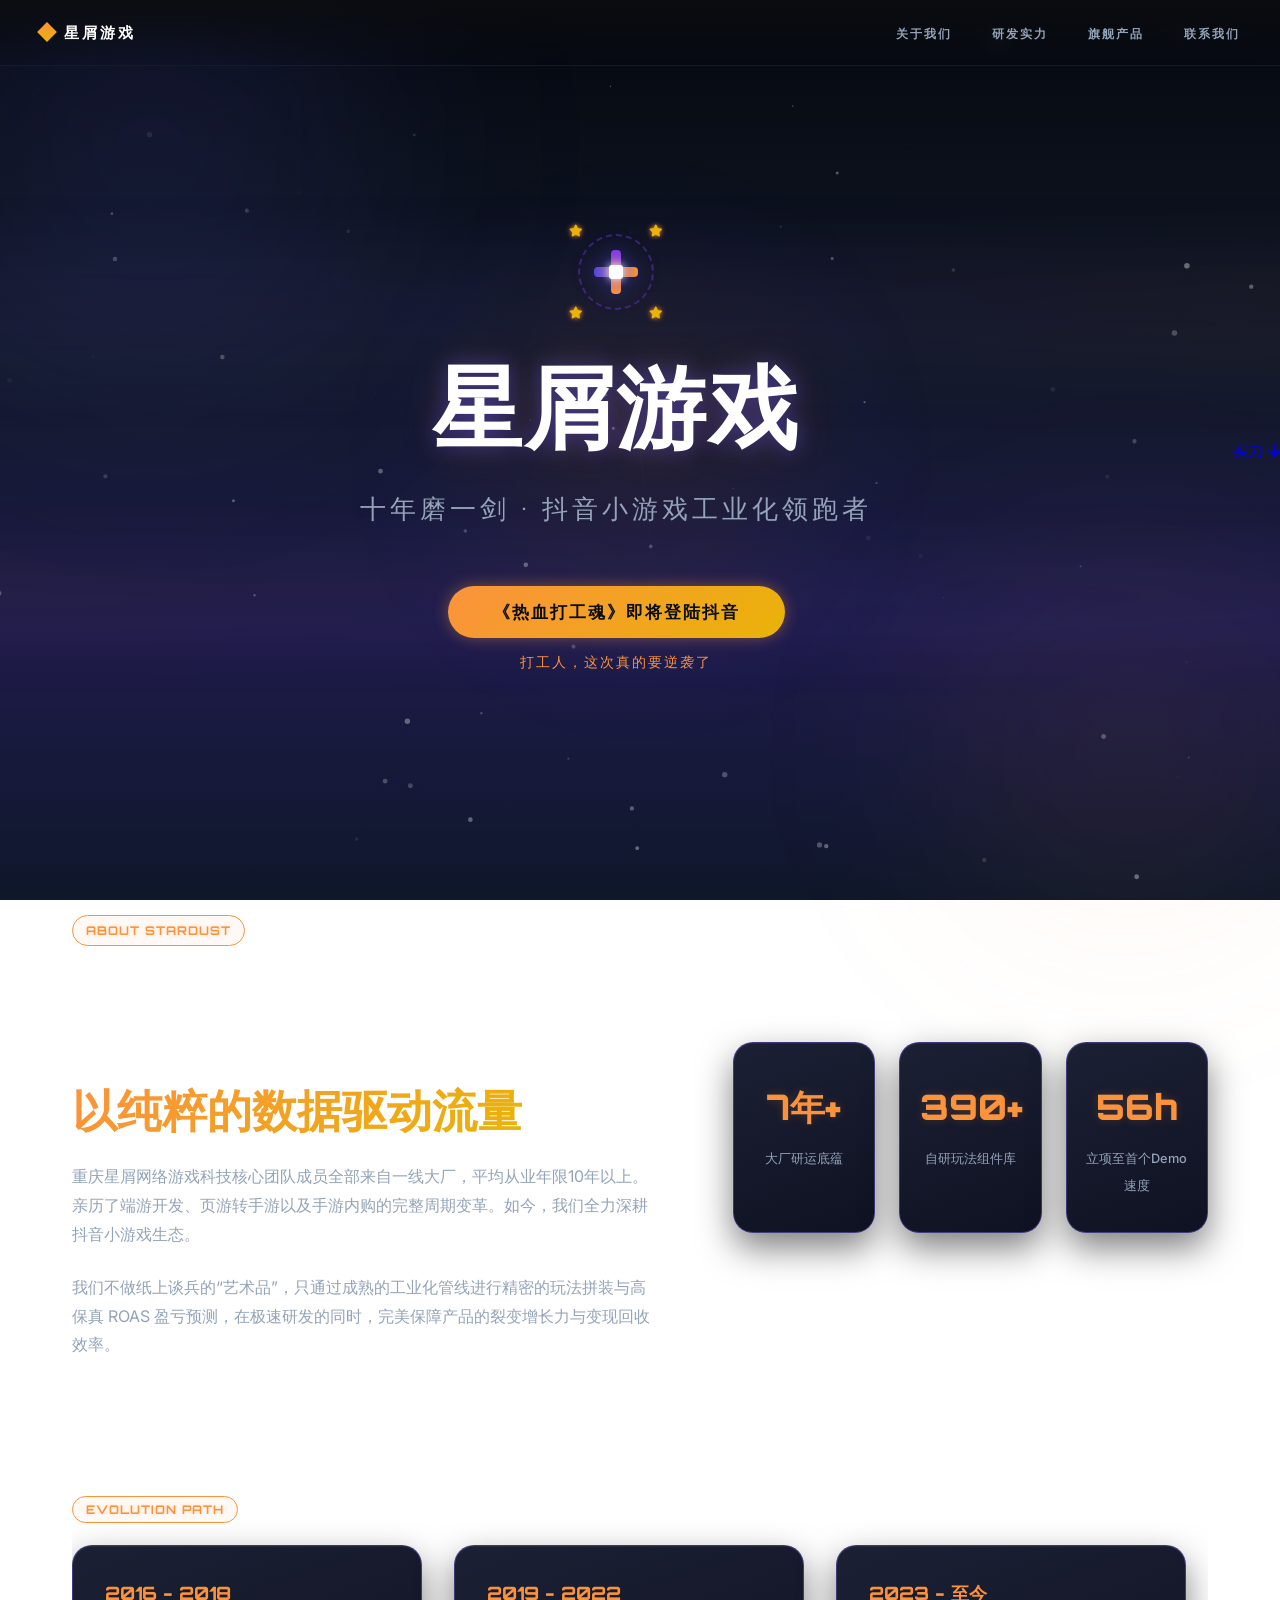
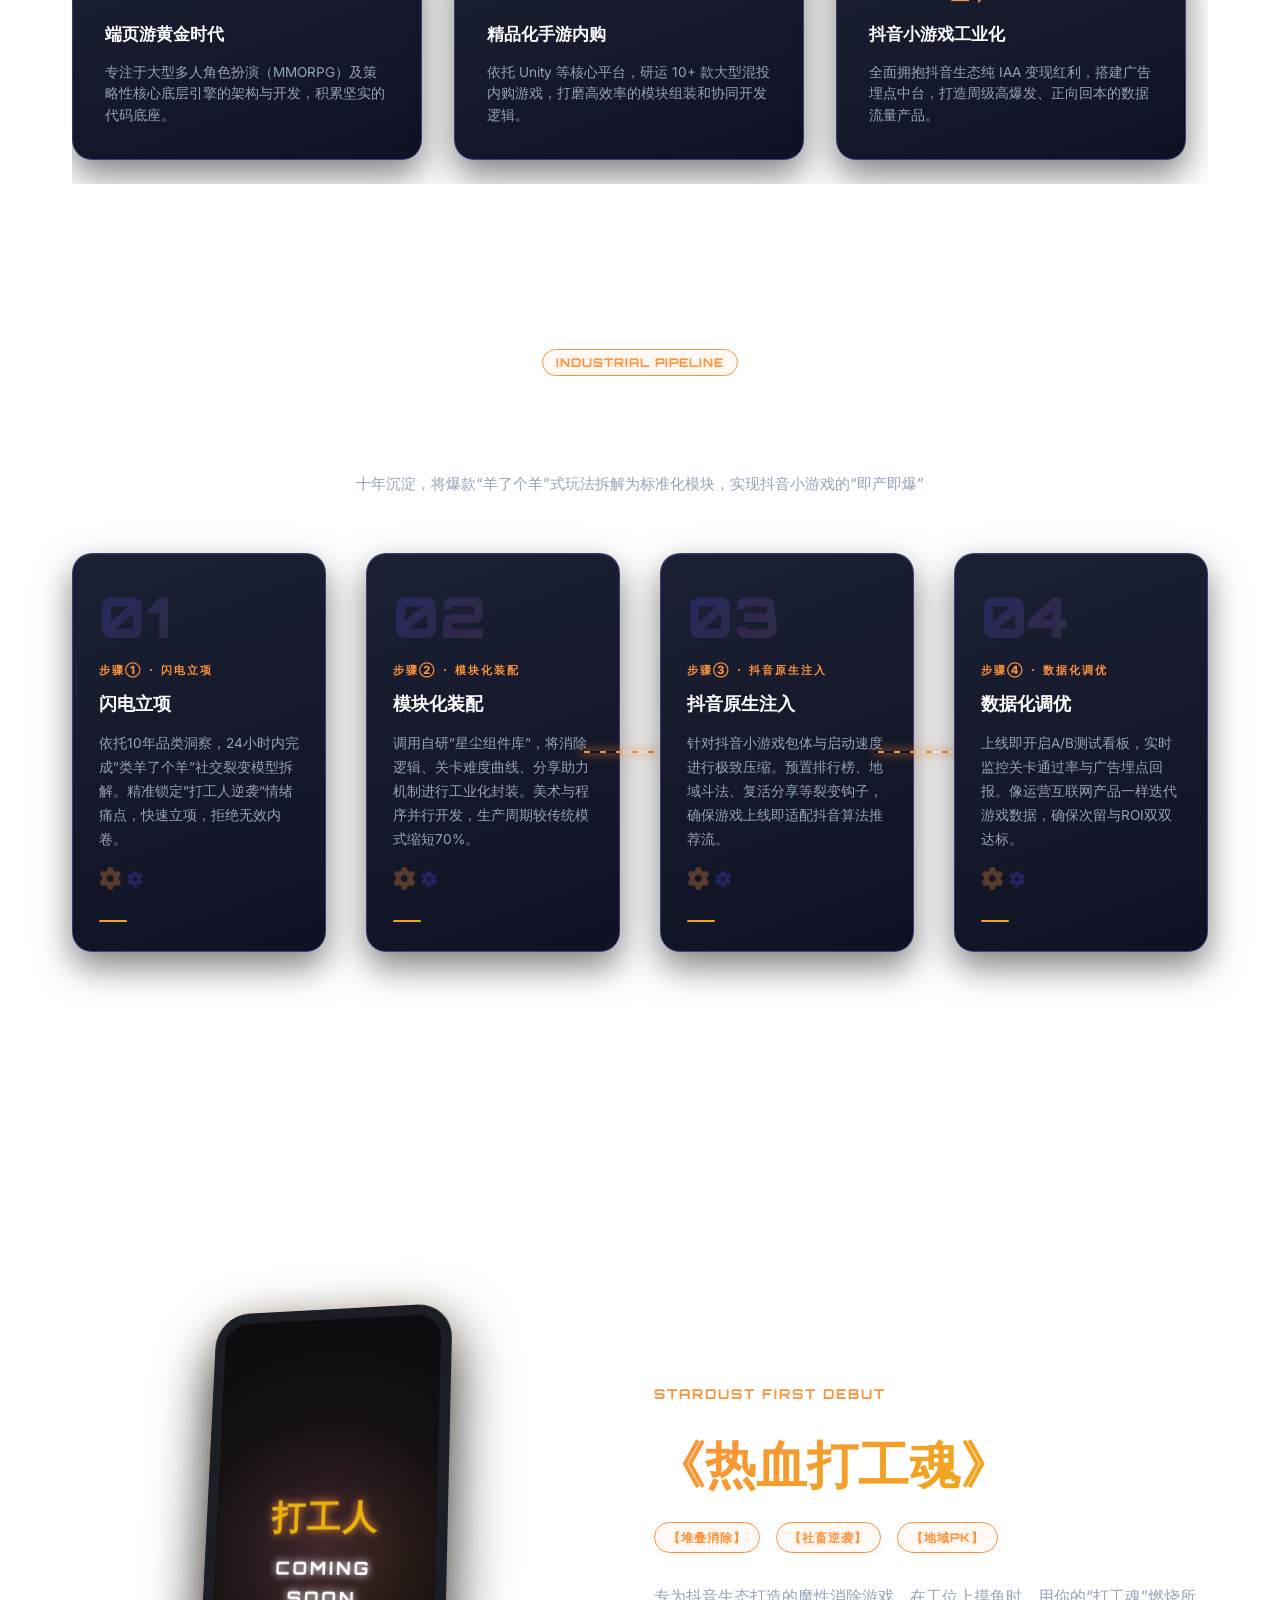
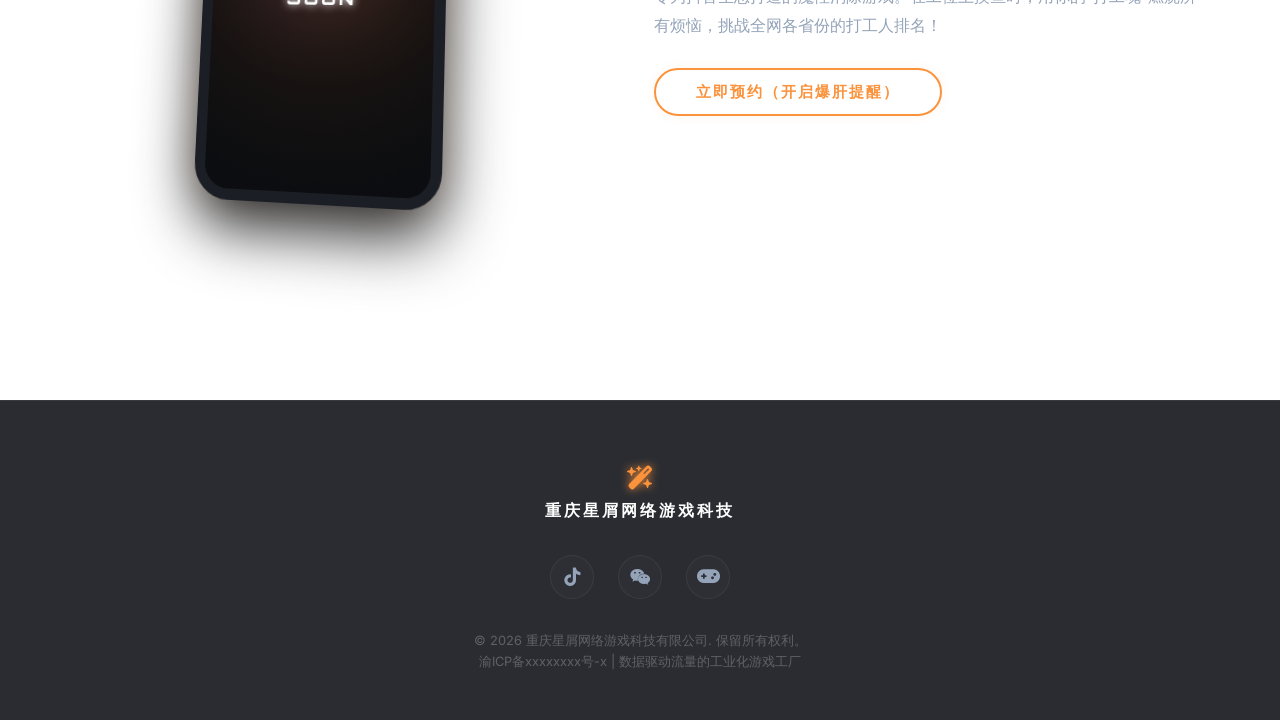
==== index.html @ fdaf105f "Rename HomePage.html to index.html" ====
<!DOCTYPE html>
<html lang="zh-CN">
<head>
    <meta charset="UTF-8">
    <meta name="viewport" content="width=device-width, initial-scale=1.0">
    <title>重庆星屑游戏官网 | StarDust Games - 《热血打工魂》即将首发</title>
    <!-- Meta SEO -->
    <meta name="description" content="重庆星屑网络游戏科技官网。核心团队深耕10年游戏研运，打造抖音小游戏工业化生产流水线。首款力作《热血打工魂》即将登陆抖音，魔性堆叠消除，引爆社畜逆袭狂潮。">
    <meta name="keywords" content="重庆星屑, 星屑游戏, 热血打工魂, 抖音小游戏, 羊了个羊, 工业化流水线, IAA变现, 消除小游戏">
    <!-- Google Fonts -->
    <link rel="preconnect" href="https://fonts.googleapis.com">
    <link rel="preconnect" href="https://fonts.gstatic.com" crossorigin>
    <link href="https://fonts.googleapis.com/css2?family=Orbitron:wght@400;600;800;900&family=Inter:wght@300;400;500;600;700&display=swap" rel="stylesheet">
    <!-- Font Awesome -->
    <link rel="stylesheet" href="https://cdnjs.cloudflare.com/ajax/libs/font-awesome/6.4.0/css/all.min.css">
    
    <style>
        /* ==========================================================================
           1. 全局设计变量与基础重置 (CSS Reset & Variables)
           ========================================================================== */
        :root {
            --bg-color: #05080f;
            --primary-gradient: linear-gradient(135deg, #4f46e5 0%, #7c3aed 100%);
            --stardust-gradient: linear-gradient(135deg, #4f46e5 0%, #a855f7 100%);
            --labor-orange: #fb923c;
            --labor-yellow: #eab308;
            --orange-gradient: linear-gradient(135deg, #fb923c 0%, #eab308 100%);
            --text-primary: #ffffff;
            --text-secondary: #94a3b8;
            --glass-bg: rgba(255, 255, 255, 0.015);
            --glass-border: rgba(255, 255, 255, 0.06);
            --font-title: 'Orbitron', 'Inter', -apple-system, sans-serif;
            --font-body: 'Inter', -apple-system, sans-serif;
            --container-width: 1200px;
        }

        * {
            box-sizing: border-box;
            margin: 0;
            padding: 0;
        }

        html {
            font-size: 16px;
            background: linear-gradient(180deg, #05080f 0%, #111827 40%, #1e1b4b 70%, #0f172a 100%) fixed;
            color: var(--text-primary);
            overflow-x: hidden;
        }

        /* 桌面端开启 Fullpage 滚动捕捉 */
        @media (min-width: 769px) {
            html {
                scroll-snap-type: y mandatory;
            }
        }

        /* 氛围光晕层 */
        .bg-orb {
            position: fixed;
            border-radius: 50%;
            pointer-events: none;
            z-index: -3;
            filter: blur(80px);
        }

        .bg-orb-tl {
            width: 700px;
            height: 700px;
            top: -200px;
            left: -200px;
            background: radial-gradient(circle, rgba(99, 102, 241, 0.15) 0%, transparent 70%);
        }

        .bg-orb-br {
            width: 600px;
            height: 600px;
            bottom: -150px;
            right: -150px;
            background: radial-gradient(circle, rgba(251, 146, 60, 0.08) 0%, transparent 70%);
        }

        /* 极光光带 */
        .aurora-band {
            position: fixed;
            left: -100%;
            width: 300%;
            pointer-events: none;
            z-index: -2;
            opacity: 0.05;
            filter: blur(40px);
        }

        .aurora-band-1 {
            top: 28%;
            height: 120px;
            background: linear-gradient(90deg, transparent 0%, #6366f1 30%, #a855f7 55%, #fb923c 75%, transparent 100%);
            animation: aurora-drift 90s linear infinite;
        }

        .aurora-band-2 {
            top: 62%;
            height: 80px;
            background: linear-gradient(90deg, transparent 0%, #fb923c 25%, #6366f1 60%, transparent 100%);
            animation: aurora-drift 90s linear infinite reverse;
            animation-delay: -45s;
        }

        @keyframes aurora-drift {
            from { transform: translateX(0); }
            to   { transform: translateX(33.33%); }
        }

        body {
            font-family: var(--font-body);
            background-color: transparent;
            min-height: 100vh;
            line-height: 1.65;
            -webkit-font-smoothing: antialiased;
            -moz-osx-font-smoothing: grayscale;
        }

        /* 滚动条美化 */
        ::-webkit-scrollbar {
            width: 8px;
            height: 8px;
        }
        ::-webkit-scrollbar-track {
            background: var(--bg-color);
        }
        ::-webkit-scrollbar-thumb {
            background: linear-gradient(180deg, #4f46e5, #fb923c);
            border-radius: 4px;
        }
        ::-webkit-scrollbar-thumb:hover {
            background: var(--labor-yellow);
        }

        /* 导航栏 */
        .nav-bar {
            position: fixed;
            top: 0; left: 0; right: 0;
            z-index: 100;
            background: linear-gradient(180deg, rgba(11, 13, 16, 0.92) 0%, transparent 100%);
            padding: 1.2rem 2.5rem;
            display: flex;
            align-items: center;
            justify-content: space-between;
            border-bottom: 1px solid var(--glass-border);
            backdrop-filter: blur(8px);
        }

        .nav-logo {
            font-family: var(--font-title);
            font-size: 0.95rem;
            font-weight: 800;
            letter-spacing: 3px;
            color: var(--text-primary);
            text-decoration: none;
            display: flex;
            align-items: center;
            gap: 0.6rem;
        }

        .nav-logo-diamond {
            width: 14px;
            height: 14px;
            background: var(--orange-gradient);
            transform: rotate(45deg);
            flex-shrink: 0;
        }

        .nav-links {
            display: flex;
            gap: 2.5rem;
            list-style: none;
        }

        .nav-links a {
            font-family: var(--font-title);
            font-size: 0.72rem;
            font-weight: 600;
            letter-spacing: 2px;
            color: var(--text-secondary);
            text-decoration: none;
            text-transform: uppercase;
            transition: color 0.3s ease;
            position: relative;
            padding-bottom: 4px;
        }

        .nav-links a::after {
            content: '';
            position: absolute;
            bottom: 0; left: 0;
            width: 0; height: 1px;
            background: var(--labor-orange);
            transition: width 0.3s ease;
        }

        .nav-links a:hover { color: var(--labor-orange); }
        .nav-links a:hover::after { width: 100%; }

        /* 汉堡按钮 */
        .nav-hamburger {
            display: none;
            flex-direction: column;
            gap: 5px;
            cursor: pointer;
            padding: 4px;
            background: none;
            border: none;
        }

        .nav-hamburger span {
            display: block;
            width: 22px;
            height: 2px;
            background: var(--text-primary);
            border-radius: 2px;
            transition: all 0.3s ease;
        }

        /* 移动端抽屉菜单 */
        .nav-drawer {
            display: none;
            position: fixed;
            top: 0; left: 0; right: 0; bottom: 0;
            background: rgba(11, 13, 16, 0.97);
            backdrop-filter: blur(20px);
            z-index: 99;
            flex-direction: column;
            align-items: center;
            justify-content: center;
            gap: 2.5rem;
        }

        .nav-drawer.open { display: flex; }

        .nav-drawer a {
            font-family: var(--font-title);
            font-size: 1.2rem;
            font-weight: 700;
            letter-spacing: 4px;
            color: var(--text-secondary);
            text-decoration: none;
            text-transform: uppercase;
            transition: color 0.3s ease;
        }

        .nav-drawer a:hover { color: var(--labor-orange); }

        .nav-drawer-close {
            position: absolute;
            top: 1.5rem; right: 1.5rem;
            background: none;
            border: none;
            color: var(--text-secondary);
            font-size: 1.5rem;
            cursor: pointer;
        }

        @media (max-width: 768px) {
            .nav-links { display: none; }
            .nav-hamburger { display: flex; }
        }

        /* ==========================================================================
           2. 核心交互组件 (Canvas Particles & Mouse Glow)
           ========================================================================== */
        /* Canvas 粒子背景 */
        #particle-canvas {
            position: fixed;
            top: 0;
            left: 0;
            width: 100%;
            height: 100%;
            z-index: -2;
            pointer-events: none;
            opacity: 0.5;
            will-change: transform;
        }

        /* 鼠标跟随暖橘色光晕 */
        .mouse-halo {
            position: fixed;
            top: 0;
            left: 0;
            width: 600px;
            height: 600px;
            margin-left: -300px;
            margin-top: -300px;
            border-radius: 50%;
            background: radial-gradient(circle, rgba(251, 146, 60, 0.05) 0%, rgba(79, 70, 229, 0.02) 55%, rgba(0,0,0,0) 70%);
            pointer-events: none;
            z-index: -1;
            transform: translate3d(0, 0, 0);
            will-change: transform;
        }

        /* ==========================================================================
           3. 通用组件与玻璃态卡片
           ========================================================================== */
        .container {
            max-width: var(--container-width);
            margin: 0 auto;
            padding: 0 2rem;
            width: 100%;
            z-index: 5;
        }

        section {
            display: flex;
            align-items: center;
            position: relative;
            width: 100%;
            overflow: hidden;
        }

        @media (min-width: 769px) {
            section {
                scroll-snap-align: start;
                scroll-snap-stop: always;
                height: 100vh;
            }
        }
        @media (max-width: 768px) {
            section {
                min-height: 100vh;
                height: auto;
                padding: 100px 0;
            }
        }

        .gradient-text-purple {
            background: var(--stardust-gradient);
            -webkit-background-clip: text;
            -webkit-text-fill-color: transparent;
            background-clip: text;
            display: inline-block;
        }

        .gradient-text-orange {
            background: var(--orange-gradient);
            -webkit-background-clip: text;
            -webkit-text-fill-color: transparent;
            background-clip: text;
            display: inline-block;
        }

        /* 卡片 — 实色背景，不依赖 backdrop-filter（预览/部分 WebView 会渲染异常） */
        .glass-card {
            position: relative;
            border-radius: 20px;
            background: linear-gradient(160deg, #1c2034, #0f1222);
            border: 1px solid rgba(124, 110, 237, 0.4);
            box-shadow: 0 15px 35px rgba(0, 0, 0, 0.5), inset 0 1px 0 rgba(255,255,255,0.04);
            overflow: hidden;
        }

        /* 横向扫光：transform 驱动，不触发 repaint；z-index 低于内容 */
        .glass-card::before {
            content: '';
            position: absolute;
            top: 0; left: 0;
            width: 55%; height: 100%;
            background: linear-gradient(90deg, transparent, rgba(255,255,255,0.04), transparent);
            transform: translateX(-100%);
            animation: card-sweep 7s ease-in-out infinite;
            pointer-events: none;
            z-index: 0;
            will-change: transform;
        }

        /* 确保卡片所有直接子元素都在扫光层之上 */
        .glass-card > * { position: relative; z-index: 1; }

        @keyframes card-sweep {
            0%   { transform: translateX(-100%); }
            30%  { transform: translateX(280%); }
            100% { transform: translateX(280%); }
        }

        /* 橙色打工人技术标签 */
        .tech-tag {
            font-family: var(--font-title);
            font-size: 0.75rem;
            font-weight: 700;
            color: var(--labor-orange);
            border: 1px solid var(--labor-orange);
            padding: 0.3rem 0.8rem;
            border-radius: 50px;
            width: fit-content;
            letter-spacing: 1px;
            background: rgba(251, 146, 60, 0.05);
            text-shadow: 0 0 5px rgba(251, 146, 60, 0.2);
        }

        /* 滚动进场动画 (Stagger) */
        .animate-on-scroll {
            opacity: 0;
            transform: translateY(40px);
            transition: opacity 0.8s cubic-bezier(0.25, 1, 0.5, 1), transform 0.8s cubic-bezier(0.25, 1, 0.5, 1);
            will-change: transform, opacity;
        }

        .animate-on-scroll.active {
            opacity: 1;
            transform: translateY(0);
        }

        /* ==========================================================================
           4. 第一屏: Hero Section
           ========================================================================== */
        #hero {
            justify-content: center;
            text-align: center;
        }

        .hero-wrapper {
            display: flex;
            flex-direction: column;
            align-items: center;
            gap: 2rem;
        }

        /* CSS 绘制星尘环绕手柄十字键Logo */
        .logo-dpad-container {
            position: relative;
            width: 90px;
            height: 90px;
            display: flex;
            align-items: center;
            justify-content: center;
            margin-bottom: 0.5rem;
        }

        /* 旋转的星尘环 */
        .logo-orbit-ring {
            position: absolute;
            width: 76px;
            height: 76px;
            border: 2px dashed rgba(124, 58, 237, 0.4);
            border-radius: 50%;
            animation: spin 15s linear infinite;
        }

        .logo-dpad {
            position: absolute;
            width: 44px;
            height: 44px;
            filter: drop-shadow(0 0 10px rgba(79, 70, 229, 0.5));
        }

        .logo-dpad-horiz {
            position: absolute;
            top: 17px;
            left: 0;
            width: 44px;
            height: 10px;
            background: linear-gradient(90deg, #4f46e5, #fb923c);
            border-radius: 4px;
        }

        .logo-dpad-vert {
            position: absolute;
            top: 0;
            left: 17px;
            width: 10px;
            height: 44px;
            background: linear-gradient(180deg, #7c3aed, #fb923c);
            border-radius: 4px;
        }

        .logo-dpad-center {
            position: absolute;
            top: 15px;
            left: 15px;
            width: 14px;
            height: 14px;
            background: #ffffff;
            border-radius: 3px;
            box-shadow: 0 0 8px #ffffff;
        }

        .logo-sparkle {
            position: absolute;
            font-size: 0.75rem;
            color: var(--labor-yellow);
            text-shadow: 0 0 5px var(--labor-orange);
            animation: sparkle-blink 2s infinite alternate;
        }
        .logo-sparkle-1 { top: -2px; left: -2px; animation-delay: 0s; }
        .logo-sparkle-2 { top: -2px; right: -2px; animation-delay: 0.5s; }
        .logo-sparkle-3 { bottom: -2px; left: -2px; animation-delay: 1s; }
        .logo-sparkle-4 { bottom: -2px; right: -2px; animation-delay: 1.5s; }

        @keyframes sparkle-blink {
            0% { transform: scale(0.6); opacity: 0.3; }
            100% { transform: scale(1.25); opacity: 1; }
        }

        .hero-title {
            font-family: var(--font-title);
            font-size: clamp(3.2rem, 7vw, 6rem);
            font-weight: 900;
            letter-spacing: 2px;
            line-height: 1.1;
            color: var(--text-primary);
            text-shadow: 0 0 20px rgba(79, 70, 229, 0.5), 0 0 40px rgba(251, 146, 60, 0.2);
        }

        .hero-subtitle {
            font-size: clamp(1.1rem, 2vw, 1.6rem);
            font-weight: 300;
            color: var(--text-secondary);
            letter-spacing: 4px;
        }

        /* 《热血打工魂》即将登陆抖音大按钮 */
        .btn-game-cta {
            height: 52px;
            padding: 0 2.8rem;
            display: inline-flex;
            align-items: center;
            justify-content: center;
            background: var(--orange-gradient);
            color: #0b0d10;
            text-decoration: none;
            font-family: var(--font-title);
            font-weight: 900;
            font-size: 1.05rem;
            letter-spacing: 2px;
            border-radius: 50px;
            border: none;
            cursor: pointer;
            box-shadow: 0 0 15px rgba(251, 146, 60, 0.4);
            animation: pulse-breathing 2s infinite ease-in-out;
            transition: all 0.3s ease;
            will-change: transform, box-shadow;
        }

        .btn-game-cta:hover {
            transform: scale(1.05);
            box-shadow: 0 0 30px rgba(251, 146, 60, 0.75), 0 0 15px rgba(234, 179, 8, 0.5);
        }

        @keyframes pulse-breathing {
            0%, 100% {
                box-shadow: 0 0 12px rgba(251, 146, 60, 0.35);
            }
            50% {
                box-shadow: 0 0 25px rgba(251, 146, 60, 0.65), 0 0 10px rgba(234, 179, 8, 0.4);
            }
        }

        .cta-container {
            display: flex;
            flex-direction: column;
            align-items: center;
            gap: 0.8rem;
            margin-top: 1.5rem;
        }

        .cta-subtext {
            font-size: 0.85rem;
            color: var(--labor-orange);
            font-weight: 500;
            letter-spacing: 2px;
        }

        @media (max-width: 768px) {
            .btn-game-cta {
                height: 48px; /* 移动端高度防误触 */
                width: 100%;
                max-width: 320px;
                font-size: 0.95rem;
            }
        }

        /* ==========================================================================
           5. 第二屏: About Section
           ========================================================================== */
        .about-grid {
            display: grid;
            grid-template-columns: 1.1fr 0.9fr;
            gap: 5rem;
            align-items: center;
            width: 100%;
        }

        .about-text {
            display: flex;
            flex-direction: column;
            gap: 1.5rem;
        }

        .about-h2 {
            font-family: var(--font-title);
            font-size: clamp(2rem, 3.5vw, 2.8rem);
            font-weight: 800;
            line-height: 1.25;
        }

        .about-desc {
            color: var(--text-secondary);
            font-size: 1rem;
            line-height: 1.8;
        }

        /* 右侧动态数字看板 */
        .about-counters {
            display: grid;
            grid-template-columns: repeat(3, 1fr);
            gap: 1.5rem;
        }

        .counter-card {
            padding: 2.2rem 1.2rem;
            text-align: center;
        }

        .counter-number {
            font-family: var(--font-title);
            font-size: 2.2rem;
            font-weight: 900;
            color: var(--labor-orange);
            margin-bottom: 0.5rem;
            text-shadow: 0 0 10px rgba(251, 146, 60, 0.2);
        }

        .counter-lbl {
            font-size: 0.8rem;
            color: var(--text-secondary);
            font-weight: 500;
            line-height: 1.4;
        }

        /* 时间轴 */
        .about-timeline {
            grid-column: 1 / -1;
            margin-top: 3.5rem;
            width: 100%;
        }

        .timeline-scroll {
            display: flex;
            gap: 2rem;
            overflow-x: auto;
            padding: 1.5rem 0;
            scroll-snap-type: x mandatory;
        }

        .timeline-item {
            flex: 0 0 350px;
            scroll-snap-align: start;
            padding: 2rem;
            display: flex;
            flex-direction: column;
            gap: 0.8rem;
        }

        .timeline-date {
            font-family: var(--font-title);
            font-size: 1.15rem;
            font-weight: 800;
            color: var(--labor-orange);
        }

        .timeline-title {
            font-size: 1.05rem;
            font-weight: 700;
        }

        .timeline-desc {
            font-size: 0.85rem;
            color: var(--text-secondary);
            line-height: 1.6;
        }

        @media (max-width: 1024px) {
            .about-grid {
                grid-template-columns: 1fr;
                gap: 4rem;
            }
        }

        @media (max-width: 768px) {
            .about-counters {
                grid-template-columns: 1fr;
            }
            .timeline-item {
                flex: 0 0 280px;
                padding: 1.5rem;
            }
        }

        /* ==========================================================================
           6. 第三屏: Solution Section（重设计版）
           ========================================================================== */
        #solution {
            flex-direction: column;
            justify-content: center;
        }

        .solution-header {
            text-align: center;
            margin-bottom: 3.5rem;
            width: 100%;
        }

        .solution-title {
            font-family: var(--font-title);
            font-size: clamp(1.8rem, 3.5vw, 2.8rem);
            font-weight: 800;
            margin-top: 0.6rem;
        }

        .solution-subtitle {
            font-size: 0.95rem;
            color: var(--text-secondary);
            margin-top: 0.8rem;
            max-width: 760px;
            margin-left: auto;
            margin-right: auto;
            line-height: 1.7;
        }

        /* ── 水平流水线容器 ── */
        .pipeline-container {
            display: flex;
            align-items: stretch;
            width: 100%;
            position: relative;
        }

        /* ── 步骤卡片 ── */
        .pipeline-card {
            flex: 1;
            padding: 2.2rem 1.6rem 1.8rem;
            display: flex;
            flex-direction: column;
            gap: 0;
            min-height: 300px;
            transition: transform 0.35s cubic-bezier(0.25,1,0.5,1),
                        box-shadow 0.35s ease;
            will-change: transform;
            cursor: default;
        }

        .pipeline-card:hover {
            transform: translateY(-6px);
            box-shadow: 0 24px 48px rgba(0,0,0,0.7), 0 0 20px rgba(251,146,60,0.1);
        }

        /* 大型步骤编号（装饰性） */
        .pipeline-step-badge {
            font-family: var(--font-title);
            font-size: 3.5rem;
            font-weight: 900;
            line-height: 1;
            margin-bottom: 1rem;
            background: linear-gradient(135deg, rgba(79,70,229,0.25), rgba(251,146,60,0.15));
            -webkit-background-clip: text;
            -webkit-text-fill-color: transparent;
            background-clip: text;
            user-select: none;
            transition: background 0.3s ease;
        }

        .pipeline-card:hover .pipeline-step-badge {
            background: linear-gradient(135deg, #7c3aed, #fb923c);
            -webkit-background-clip: text;
            background-clip: text;
        }

        .pipeline-step-num {
            font-family: var(--font-title);
            font-size: 0.7rem;
            font-weight: 800;
            color: var(--labor-orange);
            letter-spacing: 2px;
            text-transform: uppercase;
            margin-bottom: 0.5rem;
        }

        .pipeline-card-title {
            font-size: 1.15rem;
            font-weight: 700;
            color: var(--text-primary);
            margin-bottom: 0.9rem;
        }

        .pipeline-card-desc {
            font-size: 0.85rem;
            color: var(--text-secondary);
            line-height: 1.75;
            flex: 1;
        }

        /* 卡片底部橙色进度条（悬停时扩展） */
        .pipeline-card-bar {
            margin-top: 1.4rem;
            height: 2px;
            width: 28px;
            background: var(--orange-gradient);
            border-radius: 2px;
            transition: width 0.4s cubic-bezier(0.25,1,0.5,1);
            will-change: width;
        }

        .pipeline-card:hover .pipeline-card-bar { width: 100%; }

        /* ── 电流虚线连接器 ── */
        .pipeline-connector {
            position: relative;
            flex: 0 0 40px;
            align-self: center;
            height: 60px;
            display: flex;
            align-items: center;
            justify-content: center;
        }

        /* 虚线轨道 */
        .pipeline-connector::before {
            content: '';
            position: absolute;
            left: 0; right: 0;
            top: 50%; transform: translateY(-50%);
            height: 2px;
            /* repeating-linear-gradient 模拟虚线 */
            background: repeating-linear-gradient(
                90deg,
                rgba(255,255,255,0.08) 0px,
                rgba(255,255,255,0.08) 6px,
                transparent 6px,
                transparent 12px
            );
        }

        /* 流光层：默认透明，hover / .flowing 时亮起 */
        .pipeline-connector::after {
            content: '';
            position: absolute;
            left: -100%; right: 0;
            top: 50%; transform: translateY(-50%);
            height: 2px;
            width: 200%;
            background: repeating-linear-gradient(
                90deg,
                transparent 0px,
                transparent 4px,
                var(--labor-orange) 4px,
                var(--labor-orange) 10px,
                transparent 10px,
                transparent 16px
            );
            opacity: 0;
            filter: blur(0.5px);
            box-shadow: 0 0 8px var(--labor-orange), 0 0 16px rgba(251,146,60,0.4);
            transition: opacity 0.3s ease;
            will-change: transform, opacity;
        }

        /* 相邻卡片悬停时亮线 */
        .pipeline-card:hover + .pipeline-connector::after,
        .pipeline-connector:hover::after {
            opacity: 1;
            animation: dash-flow 0.8s linear infinite;
        }

        /* 滚动触发流光（.flowing 类由 JS 加） */
        .pipeline-connector.flowing::after {
            opacity: 1;
            animation: dash-flow 1.2s linear infinite;
        }

        @keyframes dash-flow {
            from { transform: translateY(-50%) translateX(0); }
            to   { transform: translateY(-50%) translateX(16px); }
        }

        @keyframes spin {
            from { transform: rotate(0deg); }
            to { transform: rotate(360deg); }
        }

        @keyframes spin-reverse {
            from { transform: rotate(0deg); }
            to { transform: rotate(-360deg); }
        }

        /* 齿轮（保留但移到卡片底部装饰） */
        .gear-container {
            display: flex;
            gap: 6px;
            margin-top: 0.6rem;
            align-items: center;
        }

        .gear {
            font-size: 1.4rem;
            color: rgba(251, 146, 60, 0.3);
            transition: color 0.3s ease;
        }

        .gear-main { animation: spin 8s linear infinite; animation-play-state: paused; }
        .gear-sub  { font-size: 1rem; color: rgba(79,70,229,0.3); animation: spin-reverse 5s linear infinite; animation-play-state: paused; }

        .glass-card:hover .gear-main { animation-play-state: running; color: var(--labor-orange); }
        .glass-card:hover .gear-sub  { animation-play-state: running; color: #7c3aed; }

        /* ── 移动端：竖向堆叠 ── */
        @media (max-width: 768px) {
            .pipeline-container { flex-direction: column; gap: 0; }

            .pipeline-card { min-height: auto; }

            .pipeline-connector {
                width: 60px; height: 40px;
                flex: 0 0 40px;
                align-self: flex-start;
                margin-left: 2.2rem;
            }

            /* 竖向虚线 */
            .pipeline-connector::before {
                left: 50%; right: auto;
                top: 0; bottom: 0;
                transform: translateX(-50%);
                width: 2px; height: 100%;
                background: repeating-linear-gradient(
                    180deg,
                    rgba(255,255,255,0.08) 0px,
                    rgba(255,255,255,0.08) 6px,
                    transparent 6px,
                    transparent 12px
                );
            }

            .pipeline-connector::after {
                left: 50%; top: -100%;
                width: 2px; height: 200%;
                transform: translateX(-50%);
                background: repeating-linear-gradient(
                    180deg,
                    transparent 0px, transparent 4px,
                    var(--labor-orange) 4px, var(--labor-orange) 10px,
                    transparent 10px, transparent 16px
                );
                box-shadow: 0 0 8px var(--labor-orange);
            }

            .pipeline-connector.flowing::after {
                animation: dash-flow-v 1.2s linear infinite;
            }

            .pipeline-card:hover + .pipeline-connector::after { animation: dash-flow-v 0.8s linear infinite; }
        }

        /* @keyframes 必须在 @media 之外定义，避免部分引擎解析中断 */
        @keyframes dash-flow-v {
            from { transform: translateX(-50%) translateY(0); }
            to   { transform: translateX(-50%) translateY(16px); }
        }

        /* ==========================================================================
           7. 第四屏: Product Section
           ========================================================================== */
        .product-wrapper {
            display: grid;
            grid-template-columns: 0.95fr 1.05fr;
            gap: 5rem;
            align-items: center;
            width: 100%;
        }

        /* 3D 旋转手机模型框 */
        .phone-3d-container {
            perspective: 1200px;
            display: flex;
            justify-content: center;
            align-items: center;
        }

        .phone-model {
            width: 250px;
            height: 500px;
            background: #08090d;
            border: 11px solid #1c1e25;
            border-radius: 36px;
            position: relative;
            transform-style: preserve-3d;
            transform: rotateY(-15deg) rotateX(8deg);
            transition: transform 0.8s cubic-bezier(0.25, 1, 0.5, 1);
            box-shadow: 0 25px 60px rgba(0,0,0,0.85), 0 0 30px rgba(251, 146, 60, 0.15);
            overflow: hidden;
        }

        .phone-model:hover {
            transform: rotateY(15deg) rotateX(8deg) translateZ(10px);
        }

        .coming-soon-screen {
            position: absolute;
            top: 0;
            left: 0;
            width: 100%;
            height: 100%;
            display: flex;
            flex-direction: column;
            justify-content: center;
            align-items: center;
            padding: 2rem;
            text-align: center;
            background: radial-gradient(circle at center, rgba(251, 146, 60, 0.12) 0%, #0b0d10 90%);
        }

        .pixel-worker {
            font-family: var(--font-title);
            font-size: 2.2rem;
            font-weight: 900;
            color: var(--labor-yellow);
            text-shadow: 0 0 10px var(--labor-orange);
            margin-bottom: 0.5rem;
            letter-spacing: 2px;
            z-index: 2;
        }

        .phone-coming-soon {
            font-family: var(--font-title);
            font-size: 1.15rem;
            font-weight: 800;
            letter-spacing: 3px;
            color: #ffffff;
            text-shadow: 0 0 8px #ffffff;
            z-index: 2;
            animation: blink 1.5s infinite alternate;
        }

        @keyframes blink {
            0% { opacity: 0.4; }
            100% { opacity: 1; }
        }

        .neon-glow-blocks {
            position: absolute;
            width: 120px;
            height: 120px;
            background: linear-gradient(135deg, #7c3aed, #fb923c);
            filter: blur(45px);
            opacity: 0.25;
            animation: pulse-block 4s infinite alternate;
        }

        @keyframes pulse-block {
            0% { transform: scale(0.9); opacity: 0.2; }
            100% { transform: scale(1.2); opacity: 0.35; }
        }

        /* 右侧产品介绍 */
        .product-info {
            display: flex;
            flex-direction: column;
            gap: 1.8rem;
        }

        .product-tagline {
            font-family: var(--font-title);
            font-size: 0.85rem;
            font-weight: 700;
            color: var(--labor-orange);
            letter-spacing: 2px;
        }

        .product-name {
            font-family: var(--font-title);
            font-size: clamp(2.2rem, 4.5vw, 3.2rem);
            font-weight: 900;
            line-height: 1.15;
        }

        .tag-row {
            display: flex;
            gap: 1rem;
            flex-wrap: wrap;
        }

        .product-description {
            color: var(--text-secondary);
            font-size: 1rem;
            line-height: 1.8;
        }

        .btn-register-cta {
            height: 48px; /* 移动端高度适配 */
            padding: 0 2.5rem;
            display: inline-flex;
            align-items: center;
            justify-content: center;
            background: transparent;
            color: var(--labor-orange);
            border: 2px solid var(--labor-orange);
            font-family: var(--font-title);
            font-weight: 800;
            font-size: 0.95rem;
            letter-spacing: 2px;
            border-radius: 50px;
            cursor: pointer;
            width: fit-content;
            transition: all 0.3s ease;
            box-shadow: 0 0 10px rgba(251, 146, 60, 0.1);
        }

        .btn-register-cta:hover {
            background: var(--labor-orange);
            color: #0b0d10;
            box-shadow: 0 0 25px var(--labor-orange);
            transform: translateY(-2px);
        }

        @media (max-width: 1024px) {
            .product-wrapper {
                grid-template-columns: 1fr;
                gap: 4rem;
                text-align: center;
            }
            .product-info {
                align-items: center;
            }
            .tag-row {
                justify-content: center;
            }
        }

        /* ==========================================================================
           8. 第五屏: Footer Section
           ========================================================================== */
        #footer {
            flex-direction: column;
            justify-content: space-between;
            padding: 4rem 0 3rem 0;
            background: rgba(5, 8, 15, 0.85);
            border-top: 1px solid var(--glass-border);
            min-height: auto;
            height: auto;
            scroll-snap-align: end;
        }

        .footer-wrapper {
            display: flex;
            flex-direction: column;
            align-items: center;
            gap: 2rem;
            width: 100%;
        }

        .footer-logo-box {
            display: flex;
            flex-direction: column;
            align-items: center;
            gap: 0.5rem;
        }

        .footer-company-name {
            font-family: var(--font-title);
            font-size: 1rem;
            font-weight: 800;
            letter-spacing: 3px;
            color: var(--text-primary);
        }

        .footer-logo-icon {
            font-size: 1.5rem;
            color: var(--labor-orange);
            text-shadow: 0 0 10px var(--labor-orange);
        }

        .footer-social-icons {
            display: flex;
            gap: 1.5rem;
        }

        .footer-social-btn {
            width: 44px;
            height: 44px;
            border-radius: 50%;
            background: var(--glass-bg);
            border: 1px solid var(--glass-border);
            display: flex;
            align-items: center;
            justify-content: center;
            color: var(--text-secondary);
            font-size: 1.15rem;
            text-decoration: none;
            transition: all 0.3s ease;
        }

        .footer-social-btn:hover {
            color: var(--labor-orange);
            border-color: var(--labor-orange);
            transform: translateY(-3px);
            box-shadow: 0 0 15px rgba(251, 146, 60, 0.25);
        }

        .footer-copyright {
            font-size: 0.8rem;
            color: rgba(255, 255, 255, 0.25);
            text-align: center;
            line-height: 1.6;
        }

        /* ==========================================================================
           移动端综合适配
           ========================================================================== */
        @media (max-width: 768px) {
            /* 容器边距收窄 */
            .container { padding: 0 1.25rem; }

            /* section 顶部留出导航高度 */
            section { padding: 80px 0 60px; }
            #footer { padding: 3rem 0 2rem; }

            /* Hero */
            .hero-wrapper { gap: 1.2rem; }
            .hero-title { font-size: clamp(2.4rem, 10vw, 3.2rem); letter-spacing: 1px; }
            .hero-subtitle { font-size: 0.85rem; letter-spacing: 2px; }
            .cta-container { margin-top: 0.8rem; }

            /* About: 数字卡片横排三列 */
            .about-counters {
                grid-template-columns: repeat(3, 1fr);
                gap: 0.8rem;
            }
            .counter-card { padding: 1.4rem 0.6rem; }
            .counter-number { font-size: 1.5rem; }
            .counter-lbl { font-size: 0.7rem; }

            /* About: 时间轴卡片宽度 */
            .timeline-item { flex: 0 0 260px; padding: 1.2rem; }
            .about-timeline { margin-top: 2rem; }

            /* About: 文字标题 */
            .about-h2 { font-size: 1.5rem; }
            .about-desc { font-size: 0.9rem; }

            /* Solution */
            .solution-header { margin-bottom: 2rem; }
            .solution-title { font-size: 1.5rem; }
            .solution-subtitle { font-size: 0.85rem; }
            .pipeline-card { padding: 1.5rem 1.2rem; gap: 1rem; }
            .pipeline-card-title { font-size: 1.05rem; }
            .pipeline-card-desc { font-size: 0.82rem; }

            /* Product: 手机模型缩小 */
            .phone-model { width: 180px; height: 360px; border-width: 8px; border-radius: 28px; }
            .pixel-worker { font-size: 1.6rem; }
            .phone-coming-soon { font-size: 0.85rem; }
            .product-name { font-size: 2rem; }
            .product-description { font-size: 0.9rem; }
            .btn-register-cta { width: 100%; max-width: 280px; justify-content: center; }

            /* Footer */
            .footer-company-name { font-size: 0.85rem; letter-spacing: 2px; }
        }

        /* 超小屏 (≤ 375px) */
        @media (max-width: 375px) {
            .hero-title { font-size: 2.2rem; }
            .about-counters { grid-template-columns: 1fr; }
            .counter-card { padding: 1rem; }
            .phone-model { width: 150px; height: 300px; }
        }
    </style>
</head>
<body>

    <!-- 顶部导航栏 -->
    <nav class="nav-bar">
        <a href="#hero" class="nav-logo">
            <div class="nav-logo-diamond"></div>
            星屑游戏
        </a>
        <ul class="nav-links">
            <li><a href="#about">关于我们</a></li>
            <li><a href="#solution">研发实力</a></li>
            <li><a href="#products">旗舰产品</a></li>
            <li><a href="#footer">联系我们</a></li>
        </ul>
        <button class="nav-hamburger" id="nav-hamburger" aria-label="打开菜单">
            <span></span><span></span><span></span>
        </button>
    </nav>

    <!-- 移动端抽屉菜单 -->
    <div class="nav-drawer" id="nav-drawer">
        <button class="nav-drawer-close" id="nav-drawer-close" aria-label="关闭菜单">
            <i class="fa-solid fa-xmark"></i>
        </button>
        <a href="#about" class="drawer-link">关于我们</a>
        <a href="#solution" class="drawer-link">研发实力</a>
        <a href="#products" class="drawer-link">旗舰产品</a>
        <a href="#footer" class="drawer-link">联系我们</a>
    </div>

    <!-- 氛围光晕层 -->
    <div class="bg-orb bg-orb-tl"></div>
    <div class="bg-orb bg-orb-br"></div>

    <!-- 极光光带 -->
    <div class="aurora-band aurora-band-1"></div>
    <div class="aurora-band aurora-band-2"></div>

    <!-- Canvas 粒子动态背景 -->
    <canvas id="particle-canvas"></canvas>

    <!-- 鼠标跟随光晕 -->
    <div class="mouse-halo" id="mouse-glow"></div>

    <!-- 第一屏: Hero Section -->
    <section id="hero">
        <div class="container hero-wrapper">
            <!-- CSS 抽象游戏十字键 Logo -->
            <div class="logo-dpad-container">
                <div class="logo-orbit-ring"></div>
                <div class="logo-dpad">
                    <div class="logo-dpad-horiz"></div>
                    <div class="logo-dpad-vert"></div>
                    <div class="logo-dpad-center"></div>
                </div>
                <i class="fa-solid fa-star logo-sparkle logo-sparkle-1"></i>
                <i class="fa-solid fa-star logo-sparkle logo-sparkle-2"></i>
                <i class="fa-solid fa-star logo-sparkle logo-sparkle-3"></i>
                <i class="fa-solid fa-star logo-sparkle logo-sparkle-4"></i>
            </div>
            
            <h1 class="hero-title parallax-hero">
                星屑游戏
            </h1>
            <p class="hero-subtitle parallax-hero">
                十年磨一剑 · 抖音小游戏工业化领跑者
            </p>
            
            <div class="cta-container">
                <button class="btn-game-cta" aria-label="《热血打工魂》即将登陆抖音">
                    《热血打工魂》即将登陆抖音
                </button>
                <span class="cta-subtext">打工人，这次真的要逆袭了</span>
            </div>
        </div>
        
        <a href="#about" class="scroll-indicator" aria-label="Scroll to About">
            <span>实力</span>
            <i class="fa-solid fa-arrow-down"></i>
        </a>
    </section>

    <!-- 第二屏: About Section -->
    <section id="about">
        <div class="container">
            <div class="about-grid">
                <!-- 左文案 -->
                <div class="about-text animate-on-scroll">
                    <span class="tech-tag">ABOUT STARDUST</span>
                    <h2 class="about-h2">
                        大厂老兵 All-in 抖音小游戏，<br>
                        <span class="gradient-text-orange">以纯粹的数据驱动流量</span>
                    </h2>
                    <p class="about-desc">
                        重庆星屑网络游戏科技核心团队成员全部来自一线大厂，平均从业年限10年以上。亲历了端游开发、页游转手游以及手游内购的完整周期变革。如今，我们全力深耕抖音小游戏生态。
                    </p>
                    <p class="about-desc">
                        我们不做纸上谈兵的“艺术品”，只通过成熟的工业化管线进行精密的玩法拼装与高保真 ROAS 盈亏预测，在极速研发的同时，完美保障产品的裂变增长力与变现回收效率。
                    </p>
                </div>

                <!-- 右侧数据面板 -->
                <div class="about-counters animate-on-scroll" style="transition-delay: 0.15s;">
                    <div class="glass-card counter-card">
                        <div class="counter-number"><span class="counter-val" data-target="10">0</span>年+</div>
                        <span class="counter-lbl">大厂研运底蕴</span>
                    </div>
                    <div class="glass-card counter-card">
                        <div class="counter-number"><span class="counter-val" data-target="500">0</span>+</div>
                        <span class="counter-lbl">自研玩法组件库</span>
                    </div>
                    <div class="glass-card counter-card">
                        <div class="counter-number"><span class="counter-val" data-target="72">0</span>h</div>
                        <span class="counter-lbl">立项至首个Demo速度</span>
                    </div>
                </div>

                <!-- 下方水平滑动时间轴 -->
                <div class="about-timeline animate-on-scroll" style="transition-delay: 0.3s;">
                    <span class="tech-tag">EVOLUTION PATH</span>
                    <div class="timeline-scroll">
                        <!-- 阶段 1 -->
                        <div class="glass-card timeline-item animate-on-scroll" style="transition-delay: 0s;">
                            <span class="timeline-date">2016 - 2018</span>
                            <h3 class="timeline-title">端页游黄金时代</h3>
                            <p class="timeline-desc">专注于大型多人角色扮演（MMORPG）及策略性核心底层引擎的架构与开发，积累坚实的代码底座。</p>
                        </div>
                        <!-- 阶段 2 -->
                        <div class="glass-card timeline-item animate-on-scroll" style="transition-delay: 0.1s;">
                            <span class="timeline-date">2019 - 2022</span>
                            <h3 class="timeline-title">精品化手游内购</h3>
                            <p class="timeline-desc">依托 Unity 等核心平台，研运 10+ 款大型混投内购游戏，打磨高效率的模块组装和协同开发逻辑。</p>
                        </div>
                        <!-- 阶段 3 -->
                        <div class="glass-card timeline-item animate-on-scroll" style="transition-delay: 0.2s;">
                            <span class="timeline-date">2023 - 至今</span>
                            <h3 class="timeline-title">抖音小游戏工业化</h3>
                            <p class="timeline-desc">全面拥抱抖音生态纯 IAA 变现红利，搭建广告埋点中台，打造周级高爆发、正向回本的数据流量产品。</p>
                        </div>
                    </div>
                </div>
            </div>
        </div>
    </section>

    <!-- 第三屏: Solution Section (工业化流水线) -->
    <section id="solution">
        <div class="container">
            <div class="solution-header animate-on-scroll">
                <span class="tech-tag">INDUSTRIAL PIPELINE</span>
                <h2 class="solution-title">我们的工业化游戏生产流水线</h2>
                <p class="solution-subtitle">
                    十年沉淀，将爆款“羊了个羊”式玩法拆解为标准化模块，实现抖音小游戏的“即产即爆”
                </p>
            </div>
            
            <div class="pipeline-container" id="pipeline-container">
                <!-- 步骤 1 -->
                <div class="glass-card pipeline-card animate-on-scroll" style="transition-delay: 0s;">
                    <div class="pipeline-step-badge">01</div>
                    <span class="pipeline-step-num">步骤① · 闪电立项</span>
                    <h3 class="pipeline-card-title">闪电立项</h3>
                    <p class="pipeline-card-desc">依托10年品类洞察，24小时内完成”类羊了个羊”社交裂变模型拆解。精准锁定”打工人逆袭”情绪痛点，快速立项，拒绝无效内卷。</p>
                    <div class="gear-container">
                        <div class="gear gear-main"><i class="fa-solid fa-cog"></i></div>
                        <div class="gear gear-sub"><i class="fa-solid fa-cog"></i></div>
                    </div>
                    <div class="pipeline-card-bar"></div>
                </div>

                <div class="pipeline-connector"></div>

                <!-- 步骤 2 -->
                <div class="glass-card pipeline-card animate-on-scroll" style="transition-delay: 0.1s;">
                    <div class="pipeline-step-badge">02</div>
                    <span class="pipeline-step-num">步骤② · 模块化装配</span>
                    <h3 class="pipeline-card-title">模块化装配</h3>
                    <p class="pipeline-card-desc">调用自研”星尘组件库”，将消除逻辑、关卡难度曲线、分享助力机制进行工业化封装。美术与程序并行开发，生产周期较传统模式缩短70%。</p>
                    <div class="gear-container">
                        <div class="gear gear-main"><i class="fa-solid fa-cog"></i></div>
                        <div class="gear gear-sub"><i class="fa-solid fa-cog"></i></div>
                    </div>
                    <div class="pipeline-card-bar"></div>
                </div>

                <div class="pipeline-connector"></div>

                <!-- 步骤 3 -->
                <div class="glass-card pipeline-card animate-on-scroll" style="transition-delay: 0.2s;">
                    <div class="pipeline-step-badge">03</div>
                    <span class="pipeline-step-num">步骤③ · 抖音原生注入</span>
                    <h3 class="pipeline-card-title">抖音原生注入</h3>
                    <p class="pipeline-card-desc">针对抖音小游戏包体与启动速度进行极致压缩。预置排行榜、地域斗法、复活分享等裂变钩子，确保游戏上线即适配抖音算法推荐流。</p>
                    <div class="gear-container">
                        <div class="gear gear-main"><i class="fa-solid fa-cog"></i></div>
                        <div class="gear gear-sub"><i class="fa-solid fa-cog"></i></div>
                    </div>
                    <div class="pipeline-card-bar"></div>
                </div>

                <div class="pipeline-connector"></div>

                <!-- 步骤 4 -->
                <div class="glass-card pipeline-card animate-on-scroll" style="transition-delay: 0.3s;">
                    <div class="pipeline-step-badge">04</div>
                    <span class="pipeline-step-num">步骤④ · 数据化调优</span>
                    <h3 class="pipeline-card-title">数据化调优</h3>
                    <p class="pipeline-card-desc">上线即开启A/B测试看板，实时监控关卡通过率与广告埋点回报。像运营互联网产品一样迭代游戏数据，确保次留与ROI双双达标。</p>
                    <div class="gear-container">
                        <div class="gear gear-main"><i class="fa-solid fa-cog"></i></div>
                        <div class="gear gear-sub"><i class="fa-solid fa-cog"></i></div>
                    </div>
                    <div class="pipeline-card-bar"></div>
                </div>
            </div>
        </div>
    </section>

    <!-- 第四屏: Product Section -->
    <section id="products">
        <div class="container">
            <div class="product-wrapper">
                <!-- 左侧: 3D 手机模型 -->
                <div class="phone-3d-container animate-on-scroll">
                    <div class="phone-model">
                        <div class="coming-soon-screen">
                            <div class="neon-glow-blocks"></div>
                            <span class="pixel-worker">打工人</span>
                            <span class="phone-coming-soon">COMING SOON</span>
                        </div>
                    </div>
                </div>

                <!-- 右侧: 产品详情 -->
                <div class="product-info animate-on-scroll" style="transition-delay: 0.15s;">
                    <span class="product-tagline">STARDUST FIRST DEBUT</span>
                    <h2 class="product-name gradient-text-orange">《热血打工魂》</h2>
                    
                    <div class="tag-row">
                        <span class="tech-tag">【堆叠消除】</span>
                        <span class="tech-tag">【社畜逆袭】</span>
                        <span class="tech-tag">【地域PK】</span>
                    </div>

                    <p class="product-description">
                        专为抖音生态打造的魔性消除游戏。在工位上摸鱼时，用你的“打工魂”燃烧所有烦恼，挑战全网各省份的打工人排名！
                    </p>

                    <button class="btn-register-cta" aria-label="立即预约（开启爆肝提醒）">
                        立即预约（开启爆肝提醒）
                    </button>
                </div>
            </div>
        </div>
    </section>

    <!-- 第五屏: Footer Section -->
    <section id="footer">
        <div class="container footer-wrapper">
            <div class="footer-logo-box">
                <i class="fa-solid fa-wand-magic-sparkles footer-logo-icon"></i>
                <span class="footer-company-name">重庆星屑网络游戏科技</span>
            </div>

            <!-- 抖音入口等社交图标 -->
            <div class="footer-social-icons">
                <a href="#" class="footer-social-btn" aria-label="Douyin">
                    <i class="fa-brands fa-tiktok"></i>
                </a>
                <a href="#" class="footer-social-btn" aria-label="WeChat">
                    <i class="fa-brands fa-weixin"></i>
                </a>
                <a href="#" class="footer-social-btn" aria-label="GameController">
                    <i class="fa-solid fa-gamepad"></i>
                </a>
            </div>

            <div class="footer-copyright">
                &copy; 2026 重庆星屑网络游戏科技有限公司. 保留所有权利。<br>
                渝ICP备xxxxxxxx号-x | 数据驱动流量的工业化游戏工厂
            </div>
        </div>
    </section>

    <!-- JavaScript 交互特效逻辑 -->
    <script>
        document.addEventListener('DOMContentLoaded', () => {

            /* ==========================================================================
               1. Canvas 星尘粒子网络背景 (自旋转 + 闪烁 + 鼠标连线)
               ========================================================================== */
            class ParticleSystem {
                constructor(canvas) {
                    this.canvas = canvas;
                    this.ctx = canvas.getContext('2d');
                    this.particles = [];
                    this.connectionDistance = 110;
                    this.rotationAngle = 0;
                    this.resize();
                    this.init();
                    window.addEventListener('resize', () => this.resize());
                }

                resize() {
                    this.canvas.width = window.innerWidth;
                    this.canvas.height = window.innerHeight;
                    // 自适应粒子数量
                    this.particleCount = Math.min(100, Math.floor((this.canvas.width * this.canvas.height) / 16000));
                    this.init();
                }

                init() {
                    this.particles = [];
                    for (let i = 0; i < this.particleCount; i++) {
                        this.particles.push({
                            x: Math.random() * this.canvas.width,
                            y: Math.random() * this.canvas.height,
                            vx: (Math.random() - 0.5) * 0.4,
                            vy: (Math.random() - 0.5) * 0.4,
                            r: Math.random() * 2 + 0.8,
                            alpha: Math.random(),
                            da: (Math.random() * 0.02) + 0.005
                        });
                    }
                }

                draw(mouseXPos, mouseYPos) {
                    this.ctx.clearRect(0, 0, this.canvas.width, this.canvas.height);
                    
                    // 粒子自旋偏转效果 (模拟星尘微旋)
                    this.ctx.save();
                    this.ctx.translate(this.canvas.width / 2, this.canvas.height / 2);
                    this.rotationAngle += 0.00015;
                    this.ctx.rotate(this.rotationAngle);
                    this.ctx.translate(-this.canvas.width / 2, -this.canvas.height / 2);

                    for (let i = 0; i < this.particles.length; i++) {
                        let p = this.particles[i];
                        p.x += p.vx;
                        p.y += p.vy;

                        // 触壁反弹
                        if (p.x < 0 || p.x > this.canvas.width) p.vx *= -1;
                        if (p.y < 0 || p.y > this.canvas.height) p.vy *= -1;

                        // 闪烁
                        p.alpha += p.da;
                        if (p.alpha > 1 || p.alpha < 0.2) p.da *= -1;

                        this.ctx.fillStyle = `rgba(255, 255, 255, ${p.alpha * 0.75})`;
                        this.ctx.beginPath();
                        this.ctx.arc(p.x, p.y, p.r, 0, Math.PI * 2);
                        this.ctx.fill();

                        // 粒子间连线 (星空网络)
                        for (let j = i + 1; j < this.particles.length; j++) {
                            let p2 = this.particles[j];
                            let dx = p.x - p2.x;
                            let dy = p.y - p2.y;
                            let dist = Math.sqrt(dx * dx + dy * dy);

                            if (dist < this.connectionDistance) {
                                let alpha = (1 - dist / this.connectionDistance) * 0.08;
                                this.ctx.strokeStyle = `rgba(79, 70, 229, ${alpha})`;
                                this.ctx.lineWidth = 0.5;
                                this.ctx.beginPath();
                                this.ctx.moveTo(p.x, p.y);
                                this.ctx.lineTo(p2.x, p2.y);
                                this.ctx.stroke();
                            }
                        }
                    }
                    this.ctx.restore();

                    // 鼠标连线 (非旋转坐标系中连接)
                    if (mouseXPos && mouseYPos) {
                        for (let i = 0; i < this.particles.length; i++) {
                            let p = this.particles[i];
                            let dx = p.x - mouseXPos;
                            let dy = p.y - mouseYPos;
                            let dist = Math.sqrt(dx * dx + dy * dy);

                            if (dist < 150) {
                                let alpha = (1 - dist / 150) * 0.22;
                                this.ctx.strokeStyle = `rgba(251, 146, 60, ${alpha})`;
                                this.ctx.lineWidth = 0.8;
                                this.ctx.beginPath();
                                this.ctx.moveTo(p.x, p.y);
                                this.ctx.lineTo(mouseXPos, mouseYPos);
                                this.ctx.stroke();
                            }
                        }
                    }
                }
            }

            const canvas = document.getElementById('particle-canvas');
            const system = new ParticleSystem(canvas);

            /* ==========================================================================
               2. 鼠标跟随暖橘色光晕与前景视差 (Lerp Follow & Parallax)
               ========================================================================== */
            const glow = document.getElementById('mouse-glow');
            let mouseX = window.innerWidth / 2;
            let mouseY = window.innerHeight / 2;
            let glowX = mouseX;
            let glowY = mouseY;

            let parallaxX = 0;
            let parallaxY = 0;
            let targetParallaxX = 0;
            let targetParallaxY = 0;

            window.addEventListener('mousemove', (e) => {
                mouseX = e.clientX;
                mouseY = e.clientY;

                // 转换坐标用于视差 (-0.5 到 0.5)
                targetParallaxX = (e.clientX / window.innerWidth) - 0.5;
                targetParallaxY = (e.clientY / window.innerHeight) - 0.5;
            }, { passive: true });

            function updateLoop() {
                const lerpFactor = 0.08;
                // 光晕跟随
                glowX += (mouseX - glowX) * lerpFactor;
                glowY += (mouseY - glowY) * lerpFactor;
                glow.style.transform = `translate3d(${glowX}px, ${glowY}px, 0)`;

                // 视差偏转
                parallaxX += (targetParallaxX - parallaxX) * lerpFactor;
                parallaxY += (targetParallaxY - parallaxY) * lerpFactor;
                
                canvas.style.transform = `translate3d(${parallaxX * 20}px, ${parallaxY * 20}px, 0)`;

                const heroes = document.querySelectorAll('.parallax-hero');
                heroes.forEach(el => {
                    el.style.transform = `translate3d(${parallaxX * -15}px, ${parallaxY * -15}px, 0)`;
                });

                // Canvas 粒子渲染
                system.draw(mouseX, mouseY);

                requestAnimationFrame(updateLoop);
            }
            updateLoop();


            /* ==========================================================================
               3. 滚动触发进场动画与数字增长 (Stagger & Counters)
               ========================================================================== */
            
            // 3.1 累加数字增长
            const counters = document.querySelectorAll('.counter-val');
            const counterObserver = new IntersectionObserver((entries) => {
                entries.forEach(entry => {
                    if (entry.isIntersecting) {
                        const target = entry.target;
                        const targetVal = parseInt(target.getAttribute('data-target'), 10);
                        let currentVal = 0;
                        const duration = 2000;
                        const startTime = performance.now();

                        function count(now) {
                            const elapsed = now - startTime;
                            const progress = Math.min(elapsed / duration, 1);
                            const easeOutQuad = progress * (2 - progress);
                            currentVal = Math.floor(easeOutQuad * targetVal);
                            target.innerText = currentVal;

                            if (progress < 1) {
                                requestAnimationFrame(count);
                            } else {
                                target.innerText = targetVal;
                            }
                        }
                        
                        requestAnimationFrame(count);
                        counterObserver.unobserve(target);
                    }
                });
            }, { threshold: 0.5 });

            counters.forEach(c => counterObserver.observe(c));

            // 3.2 滚动入场效果触发 (包含每个卡片 0.1s Stagger 错落延迟)
            const scrollElements = document.querySelectorAll('.animate-on-scroll');
            const elementObserver = new IntersectionObserver((entries) => {
                entries.forEach(entry => {
                    if (entry.isIntersecting) {
                        entry.target.classList.add('active');
                        elementObserver.unobserve(entry.target);
                    }
                });
            }, { threshold: 0.15 });

            scrollElements.forEach(el => elementObserver.observe(el));

            /* 流水线连接线：进入视口时触发流光 */
            const pipelineContainer = document.getElementById('pipeline-container');
            if (pipelineContainer) {
                const connectorObserver = new IntersectionObserver((entries) => {
                    entries.forEach(entry => {
                        const connectors = pipelineContainer.querySelectorAll('.pipeline-connector');
                        connectors.forEach((c, i) => {
                            if (entry.isIntersecting) {
                                setTimeout(() => c.classList.add('flowing'), i * 150);
                            } else {
                                c.classList.remove('flowing');
                            }
                        });
                    });
                }, { threshold: 0.3 });
                connectorObserver.observe(pipelineContainer);
            }

            /* 汉堡菜单开关 */
            const hamburger = document.getElementById('nav-hamburger');
            const drawer = document.getElementById('nav-drawer');
            const drawerClose = document.getElementById('nav-drawer-close');

            hamburger.addEventListener('click', () => drawer.classList.add('open'));
            drawerClose.addEventListener('click', () => drawer.classList.remove('open'));
            drawer.querySelectorAll('.drawer-link').forEach(link => {
                link.addEventListener('click', () => drawer.classList.remove('open'));
            });

        });
    </script>
</body>
</html>
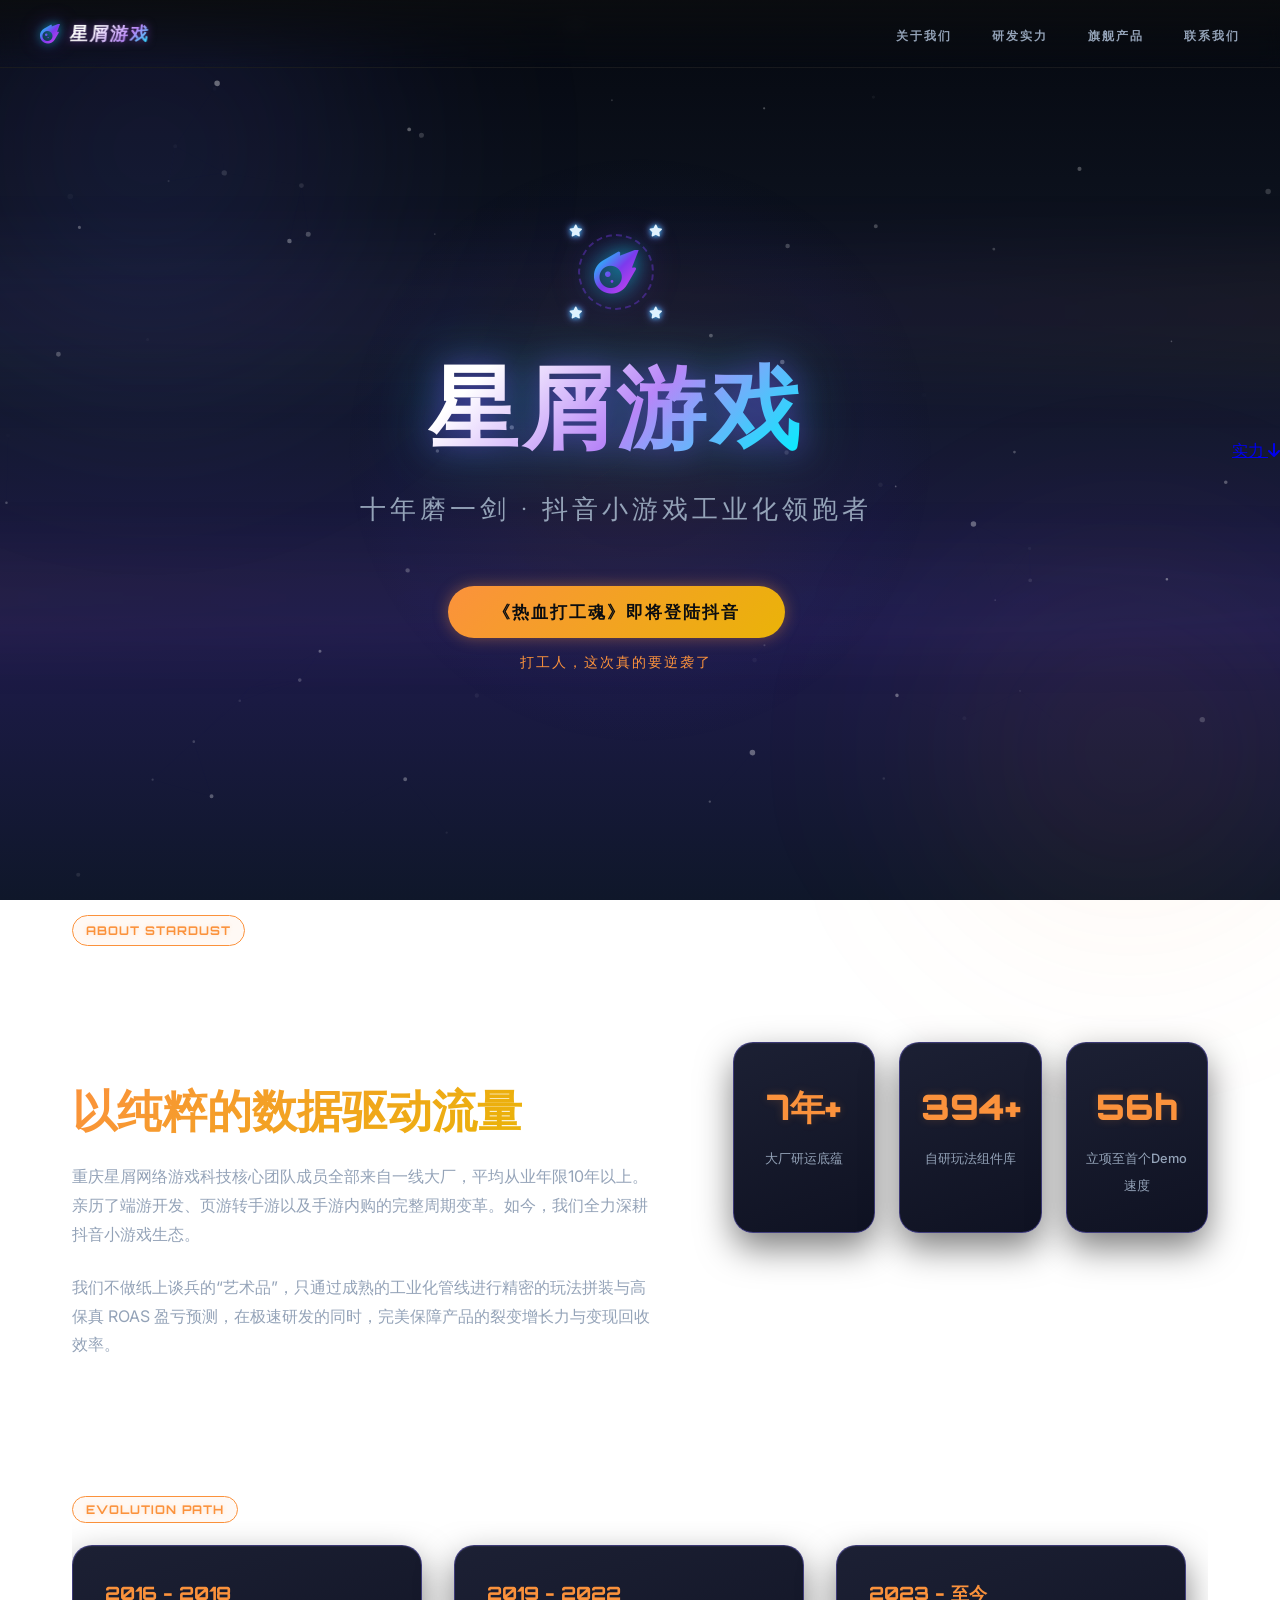
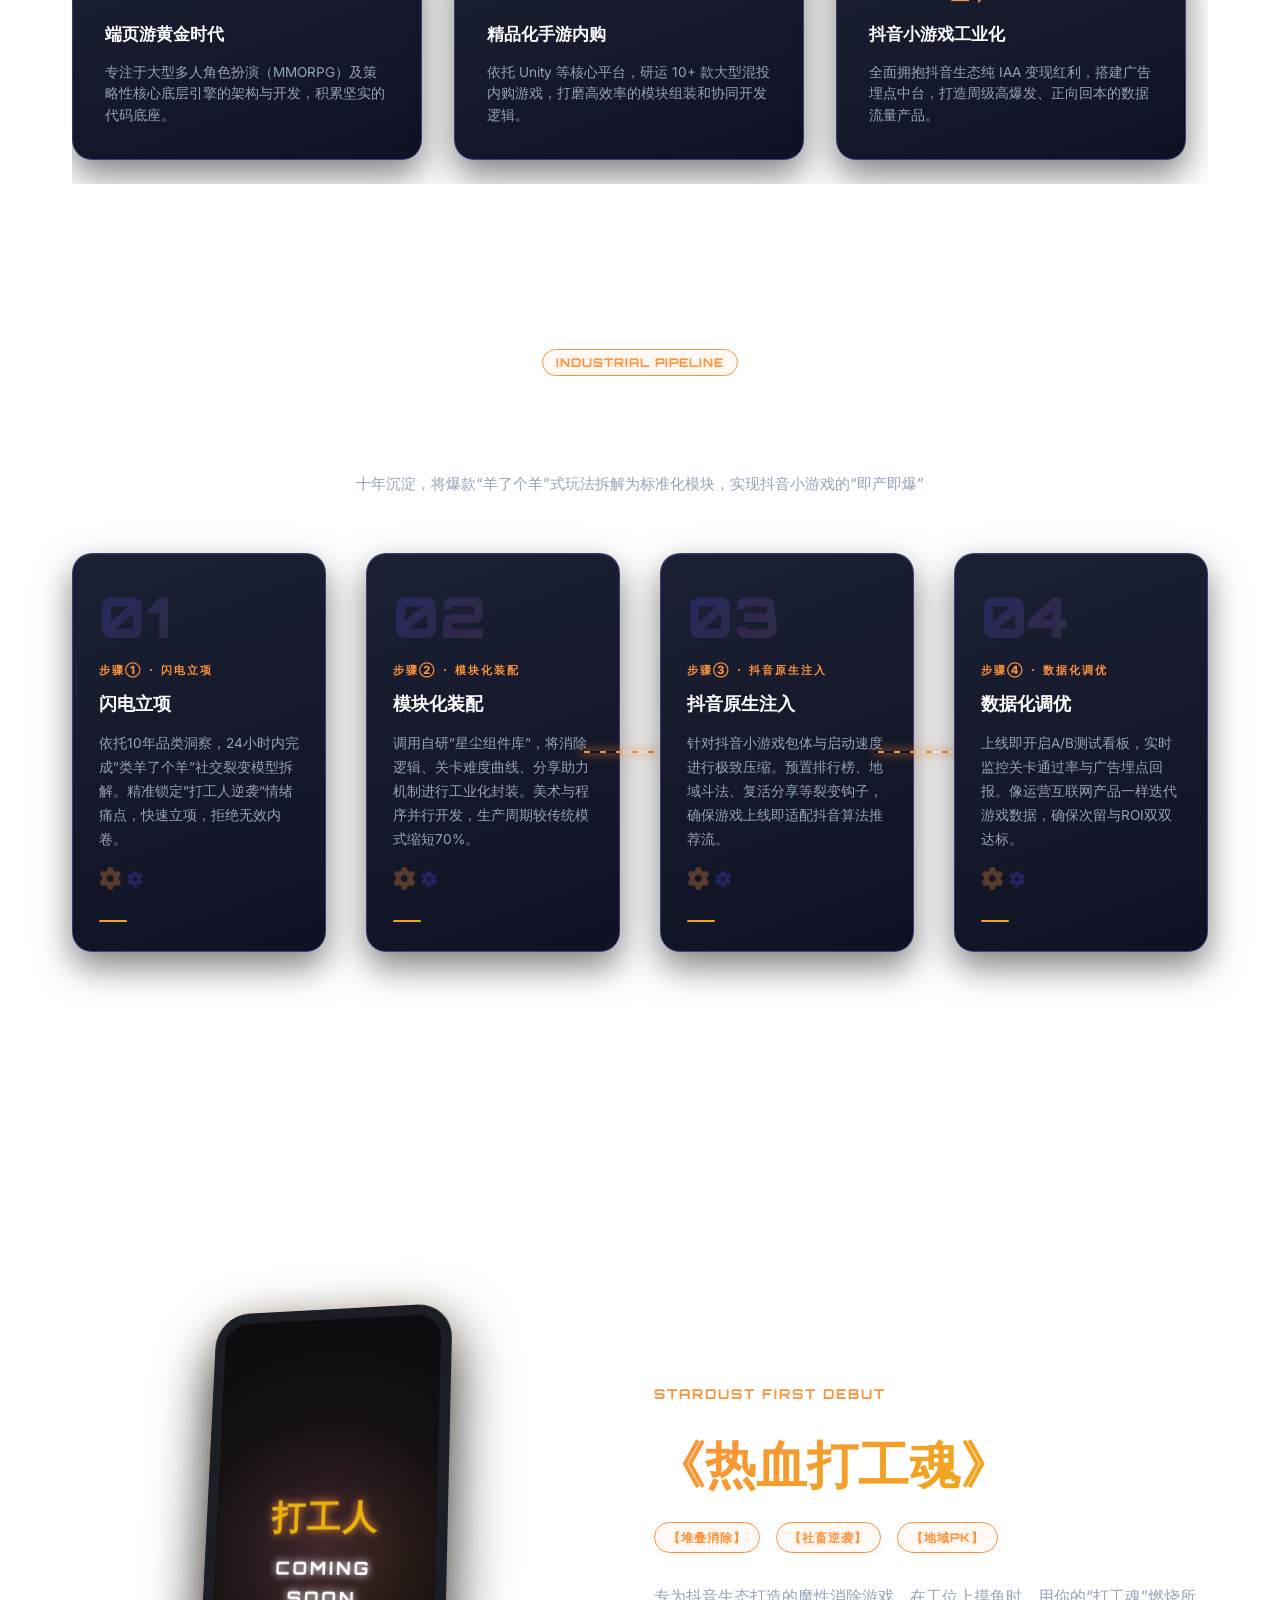
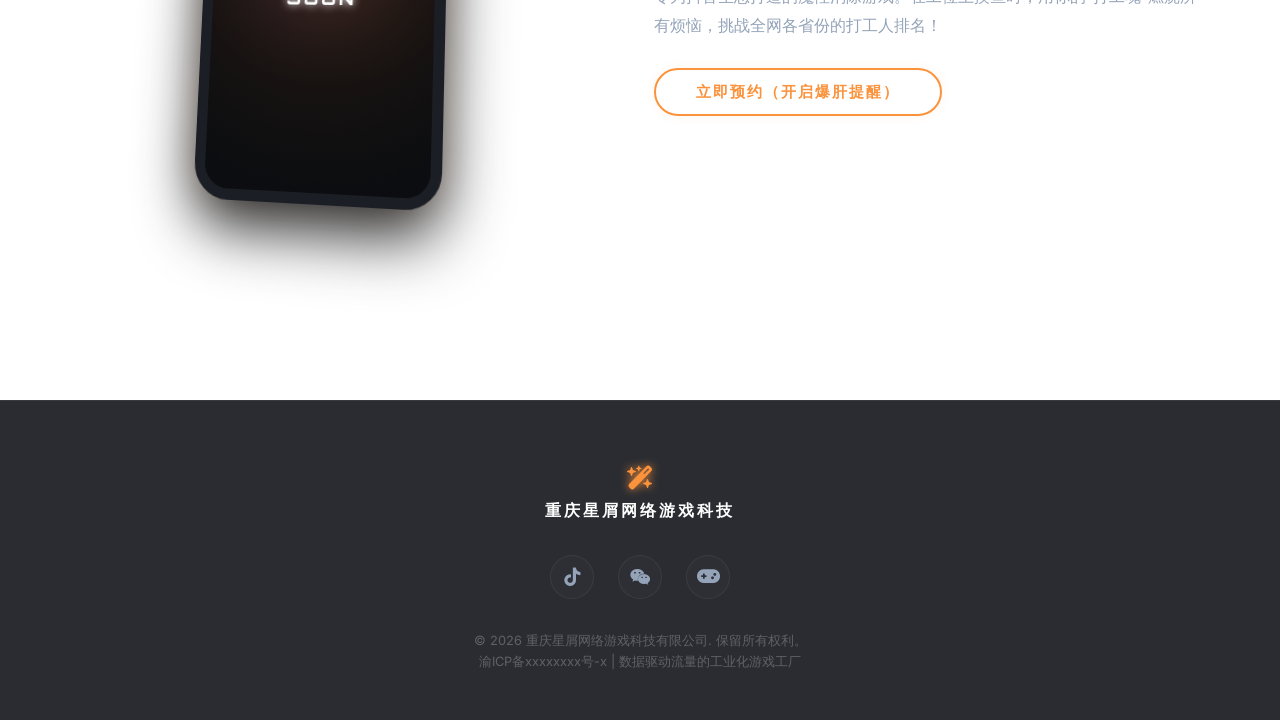
==== commit 6c419f53: "修改图标" ====
--- a/index.html
+++ b/index.html
@@ -150,23 +150,40 @@
         }
 
         .nav-logo {
-            font-family: var(--font-title);
-            font-size: 0.95rem;
-            font-weight: 800;
-            letter-spacing: 3px;
-            color: var(--text-primary);
             text-decoration: none;
             display: flex;
             align-items: center;
             gap: 0.6rem;
-        }
-
-        .nav-logo-diamond {
-            width: 14px;
-            height: 14px;
-            background: var(--orange-gradient);
-            transform: rotate(45deg);
+            transition: transform 0.3s ease;
+        }
+
+        .nav-logo:hover {
+            transform: scale(1.05);
+        }
+
+        .nav-logo-icon {
+            font-size: 1.25rem;
+            background: linear-gradient(135deg, #00f0ff 0%, #7c3aed 50%, #d946ef 100%);
+            -webkit-background-clip: text;
+            -webkit-text-fill-color: transparent;
+            filter: drop-shadow(0 0 5px rgba(0, 240, 255, 0.6)) 
+                    drop-shadow(0 0 10px rgba(124, 58, 237, 0.4));
             flex-shrink: 0;
+            display: inline-block;
+            animation: meteor-pulse 3s infinite ease-in-out;
+        }
+
+        .nav-logo-text {
+            font-family: var(--font-title);
+            font-size: 1.1rem;
+            font-weight: 900;
+            letter-spacing: 2px;
+            transform: skewX(-6deg);
+            background: linear-gradient(135deg, #ffffff 30%, #b886f8 70%, #00f0ff 100%);
+            -webkit-background-clip: text;
+            -webkit-text-fill-color: transparent;
+            filter: drop-shadow(0 0 4px rgba(168, 85, 247, 0.5));
+            display: inline-block;
         }
 
         .nav-links {
@@ -423,7 +440,7 @@
             gap: 2rem;
         }
 
-        /* CSS 绘制星尘环绕手柄十字键Logo */
+        /* 游戏手柄与星尘环Logo区域 */
         .logo-dpad-container {
             position: relative;
             width: 90px;
@@ -444,49 +461,24 @@
             animation: spin 15s linear infinite;
         }
 
-        .logo-dpad {
+        /* 游戏流星/陨石 Font Awesome 图标样式 */
+        .logo-meteor-icon {
             position: absolute;
-            width: 44px;
-            height: 44px;
-            filter: drop-shadow(0 0 10px rgba(79, 70, 229, 0.5));
-        }
-
-        .logo-dpad-horiz {
-            position: absolute;
-            top: 17px;
-            left: 0;
-            width: 44px;
-            height: 10px;
-            background: linear-gradient(90deg, #4f46e5, #fb923c);
-            border-radius: 4px;
-        }
-
-        .logo-dpad-vert {
-            position: absolute;
-            top: 0;
-            left: 17px;
-            width: 10px;
-            height: 44px;
-            background: linear-gradient(180deg, #7c3aed, #fb923c);
-            border-radius: 4px;
-        }
-
-        .logo-dpad-center {
-            position: absolute;
-            top: 15px;
-            left: 15px;
-            width: 14px;
-            height: 14px;
-            background: #ffffff;
-            border-radius: 3px;
-            box-shadow: 0 0 8px #ffffff;
+            font-size: 2.8rem;
+            background: linear-gradient(135deg, #00f0ff 0%, #7c3aed 50%, #d946ef 100%);
+            -webkit-background-clip: text;
+            -webkit-text-fill-color: transparent;
+            filter: drop-shadow(0 0 10px rgba(0, 240, 255, 0.6)) 
+                    drop-shadow(0 0 20px rgba(124, 58, 237, 0.4));
+            animation: meteor-float 4s ease-in-out infinite;
+            display: inline-block;
         }
 
         .logo-sparkle {
             position: absolute;
             font-size: 0.75rem;
-            color: var(--labor-yellow);
-            text-shadow: 0 0 5px var(--labor-orange);
+            color: #e0f2fe;
+            text-shadow: 0 0 5px #38bdf8, 0 0 10px #818cf8;
             animation: sparkle-blink 2s infinite alternate;
         }
         .logo-sparkle-1 { top: -2px; left: -2px; animation-delay: 0s; }
@@ -499,14 +491,41 @@
             100% { transform: scale(1.25); opacity: 1; }
         }
 
+        @keyframes meteor-float {
+            0%, 100% {
+                transform: translateY(0) rotate(0deg);
+            }
+            50% {
+                transform: translateY(-6px) rotate(-8deg);
+            }
+        }
+
+        @keyframes meteor-pulse {
+            0%, 100% {
+                transform: scale(1);
+                filter: drop-shadow(0 0 5px rgba(0, 240, 255, 0.6)) 
+                        drop-shadow(0 0 10px rgba(124, 58, 237, 0.4));
+            }
+            50% {
+                transform: scale(1.1);
+                filter: drop-shadow(0 0 8px rgba(0, 240, 255, 0.8)) 
+                        drop-shadow(0 0 15px rgba(168, 85, 247, 0.6));
+            }
+        }
+
         .hero-title {
             font-family: var(--font-title);
             font-size: clamp(3.2rem, 7vw, 6rem);
             font-weight: 900;
-            letter-spacing: 2px;
+            letter-spacing: 4px;
             line-height: 1.1;
-            color: var(--text-primary);
-            text-shadow: 0 0 20px rgba(79, 70, 229, 0.5), 0 0 40px rgba(251, 146, 60, 0.2);
+            background: linear-gradient(135deg, #ffffff 15%, #b886f8 55%, #00f0ff 100%);
+            -webkit-background-clip: text;
+            -webkit-text-fill-color: transparent;
+            display: inline-block;
+            transform: skewX(-8deg);
+            filter: drop-shadow(0 0 15px rgba(124, 58, 237, 0.5)) 
+                    drop-shadow(0 0 30px rgba(0, 240, 255, 0.3));
         }
 
         .hero-subtitle {
@@ -1275,11 +1294,10 @@
 </head>
 <body>
 
-    <!-- 顶部导航栏 -->
     <nav class="nav-bar">
         <a href="#hero" class="nav-logo">
-            <div class="nav-logo-diamond"></div>
-            星屑游戏
+            <i class="fa-solid fa-meteor nav-logo-icon"></i>
+            <span class="nav-logo-text">星屑游戏</span>
         </a>
         <ul class="nav-links">
             <li><a href="#about">关于我们</a></li>
@@ -1320,14 +1338,10 @@
     <!-- 第一屏: Hero Section -->
     <section id="hero">
         <div class="container hero-wrapper">
-            <!-- CSS 抽象游戏十字键 Logo -->
+            <!-- 游戏流星 Logo 区域 -->
             <div class="logo-dpad-container">
                 <div class="logo-orbit-ring"></div>
-                <div class="logo-dpad">
-                    <div class="logo-dpad-horiz"></div>
-                    <div class="logo-dpad-vert"></div>
-                    <div class="logo-dpad-center"></div>
-                </div>
+                <i class="fa-solid fa-meteor logo-meteor-icon"></i>
                 <i class="fa-solid fa-star logo-sparkle logo-sparkle-1"></i>
                 <i class="fa-solid fa-star logo-sparkle logo-sparkle-2"></i>
                 <i class="fa-solid fa-star logo-sparkle logo-sparkle-3"></i>
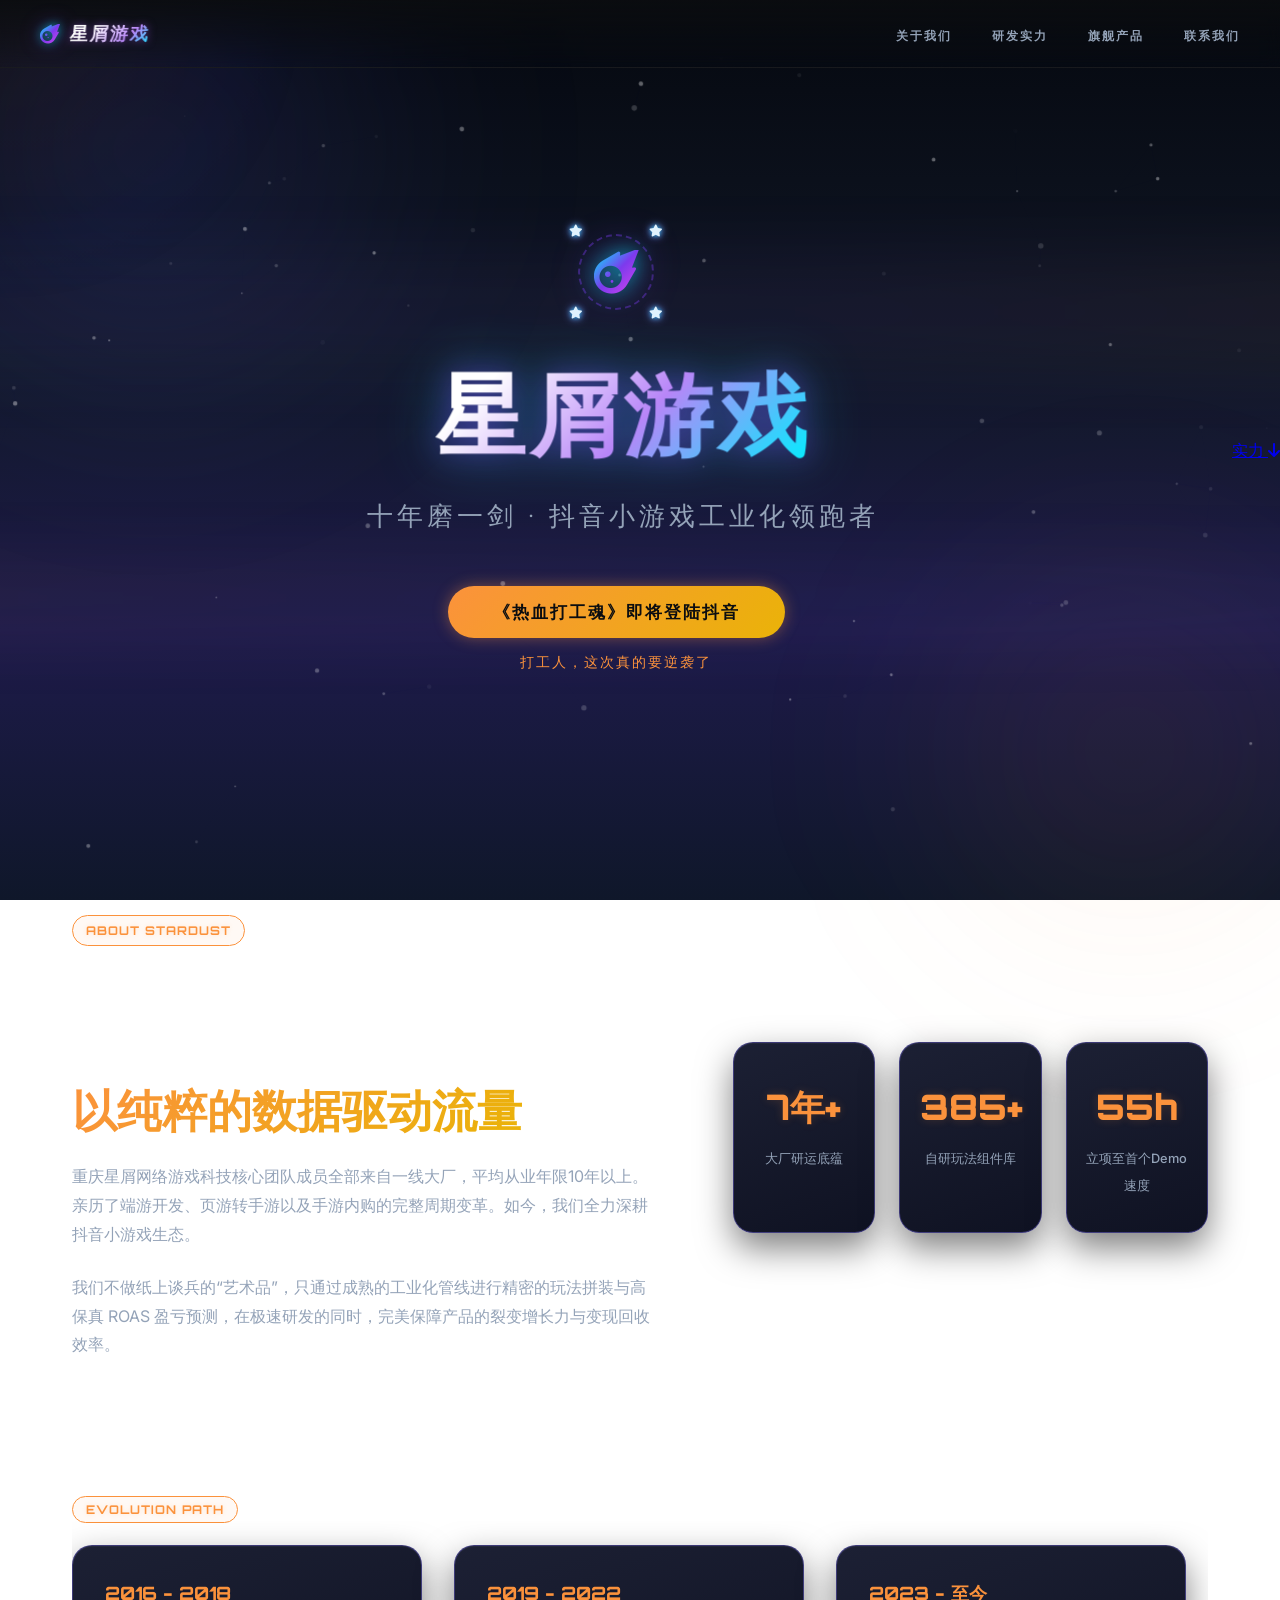
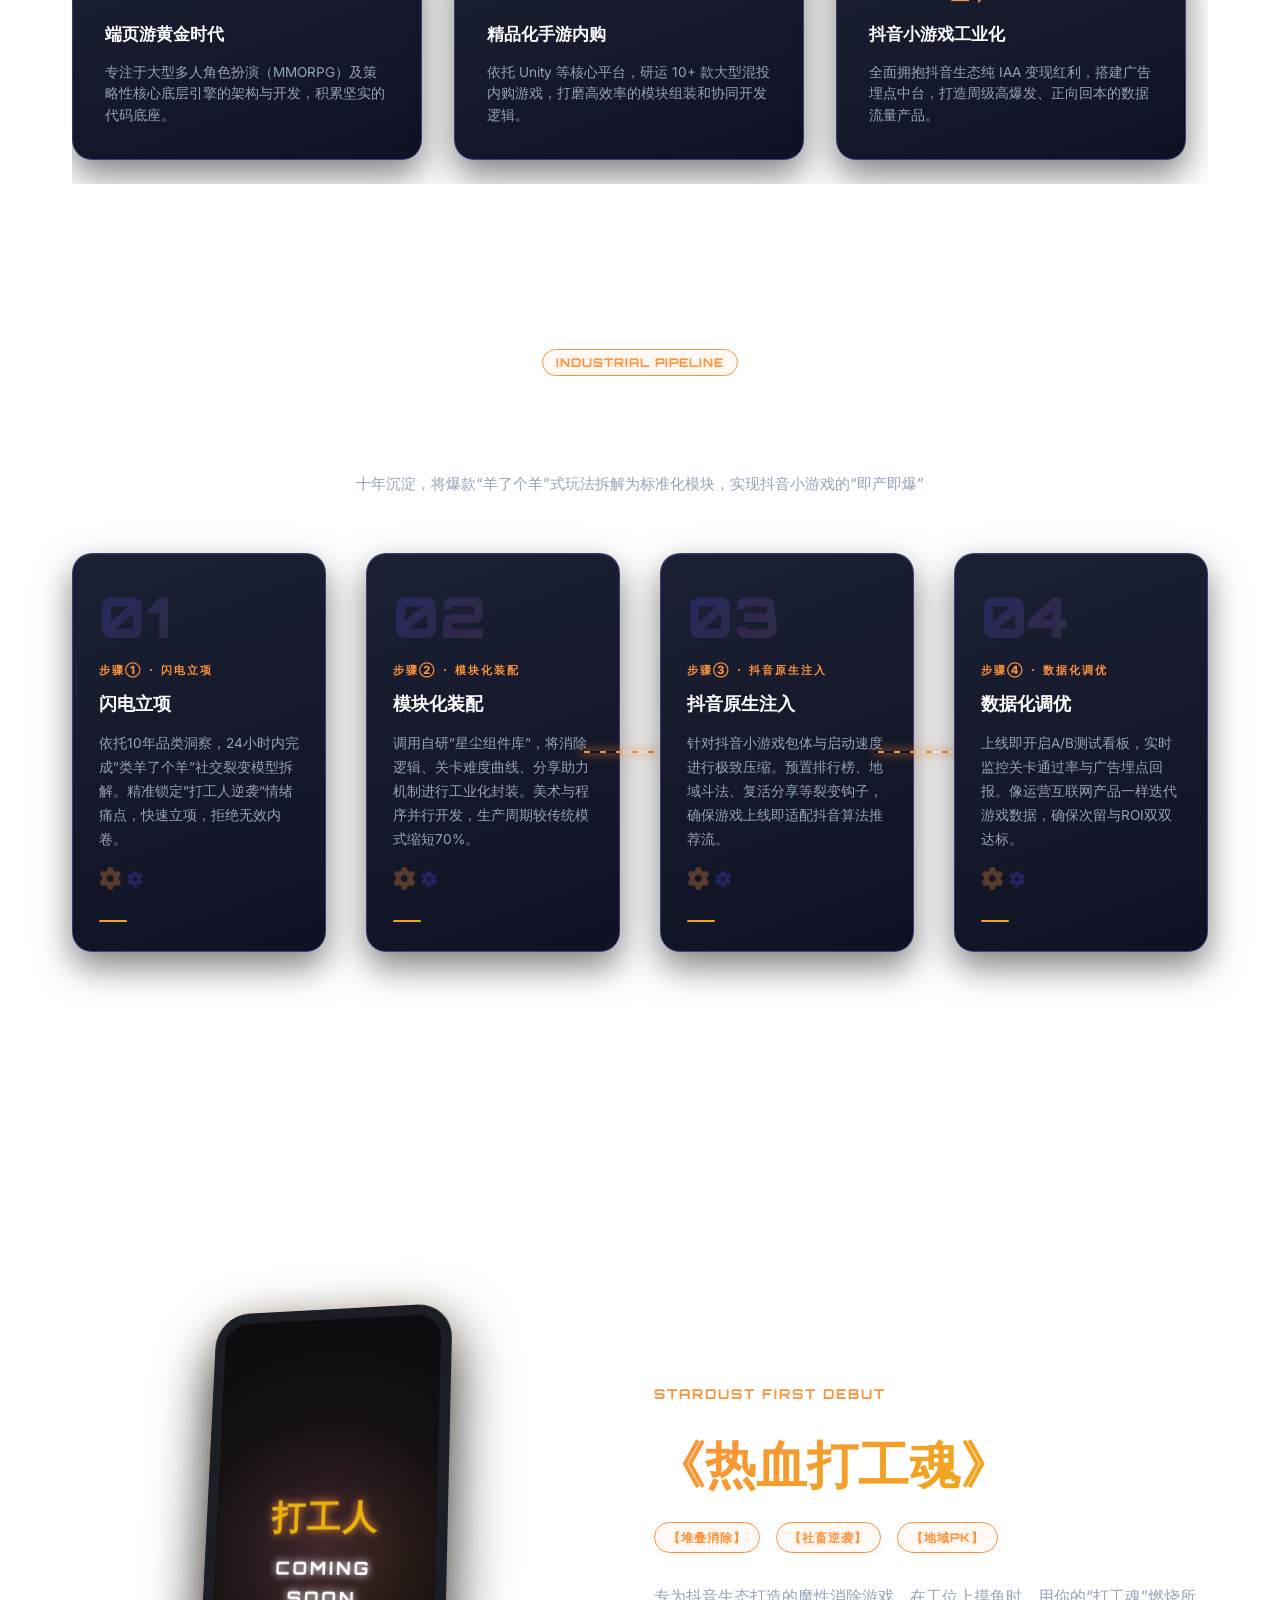
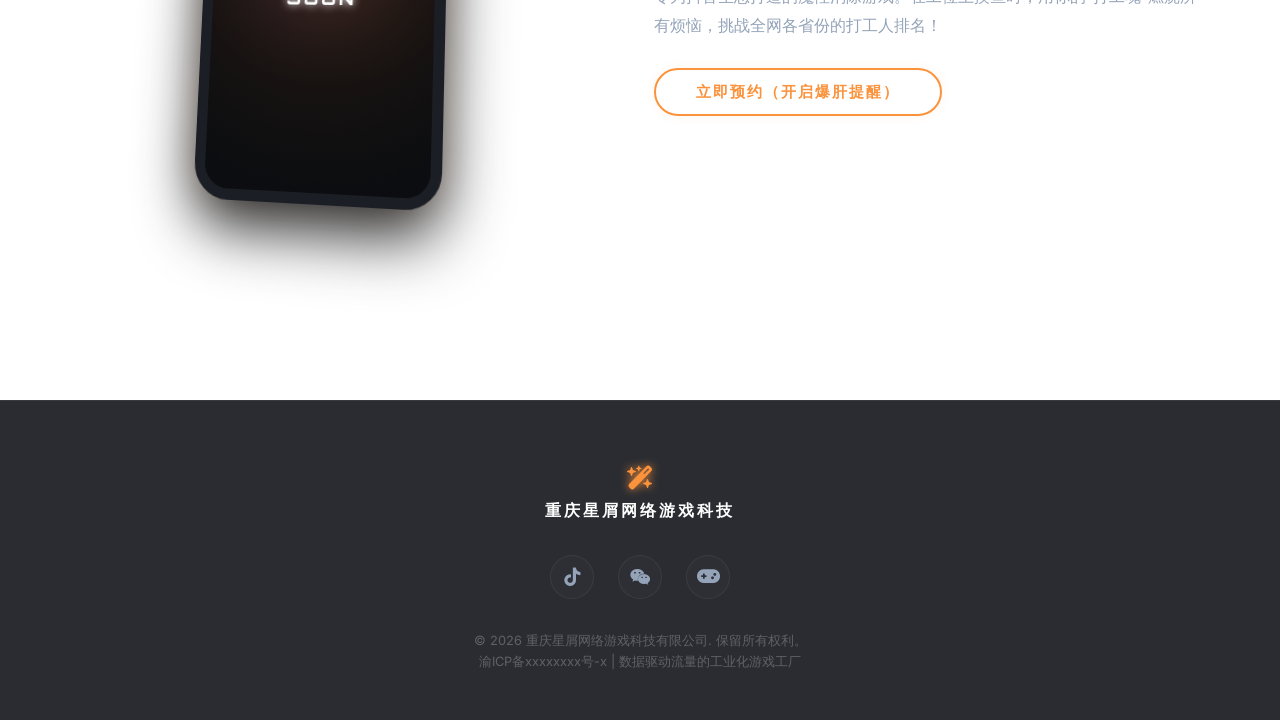
==== commit d3e321be: "适配" ====
--- a/index.html
+++ b/index.html
@@ -2,7 +2,7 @@
 <html lang="zh-CN">
 <head>
     <meta charset="UTF-8">
-    <meta name="viewport" content="width=device-width, initial-scale=1.0">
+    <meta name="viewport" content="width=device-width, initial-scale=1.0, maximum-scale=1.0, user-scalable=no">
     <title>重庆星屑游戏官网 | StarDust Games - 《热血打工魂》即将首发</title>
     <!-- Meta SEO -->
     <meta name="description" content="重庆星屑网络游戏科技官网。核心团队深耕10年游戏研运，打造抖音小游戏工业化生产流水线。首款力作《热血打工魂》即将登陆抖音，魔性堆叠消除，引爆社畜逆袭狂潮。">
@@ -64,16 +64,20 @@
         }
 
         .bg-orb-tl {
-            width: 700px;
-            height: 700px;
+            width: 100%;
+            max-width: 700px;
+            height: auto;
+            aspect-ratio: 1;
             top: -200px;
             left: -200px;
             background: radial-gradient(circle, rgba(99, 102, 241, 0.15) 0%, transparent 70%);
         }
 
         .bg-orb-br {
-            width: 600px;
-            height: 600px;
+            width: 100%;
+            max-width: 600px;
+            height: auto;
+            aspect-ratio: 1;
             bottom: -150px;
             right: -150px;
             background: radial-gradient(circle, rgba(251, 146, 60, 0.08) 0%, transparent 70%);
@@ -230,7 +234,8 @@
 
         .nav-hamburger span {
             display: block;
-            width: 22px;
+            width: 100%;
+            max-width: 22px;
             height: 2px;
             background: var(--text-primary);
             border-radius: 2px;
@@ -289,8 +294,9 @@
             position: fixed;
             top: 0;
             left: 0;
-            width: 100%;
-            height: 100%;
+            width: 100vw;
+            height: 100vh;
+            overflow: hidden;
             z-index: -2;
             pointer-events: none;
             opacity: 0.5;
@@ -302,10 +308,11 @@
             position: fixed;
             top: 0;
             left: 0;
-            width: 600px;
-            height: 600px;
-            margin-left: -300px;
-            margin-top: -300px;
+            --halo-size: min(600px, 100vw);
+            width: var(--halo-size);
+            height: var(--halo-size);
+            margin-left: calc(var(--halo-size) * -0.5);
+            margin-top: calc(var(--halo-size) * -0.5);
             border-radius: 50%;
             background: radial-gradient(circle, rgba(251, 146, 60, 0.05) 0%, rgba(79, 70, 229, 0.02) 55%, rgba(0,0,0,0) 70%);
             pointer-events: none;
@@ -443,8 +450,10 @@
         /* 游戏手柄与星尘环Logo区域 */
         .logo-dpad-container {
             position: relative;
-            width: 90px;
-            height: 90px;
+            width: 100%;
+            max-width: 90px;
+            height: auto;
+            aspect-ratio: 1;
             display: flex;
             align-items: center;
             justify-content: center;
@@ -454,8 +463,10 @@
         /* 旋转的星尘环 */
         .logo-orbit-ring {
             position: absolute;
-            width: 76px;
-            height: 76px;
+            width: 100%;
+            max-width: 76px;
+            height: auto;
+            aspect-ratio: 1;
             border: 2px dashed rgba(124, 58, 237, 0.4);
             border-radius: 50%;
             animation: spin 15s linear infinite;
@@ -816,11 +827,11 @@
             flex: 1;
         }
 
-        /* 卡片底部橙色进度条（悬停时扩展） */
         .pipeline-card-bar {
             margin-top: 1.4rem;
             height: 2px;
-            width: 28px;
+            width: 100%;
+            max-width: 28px;
             background: var(--orange-gradient);
             border-radius: 2px;
             transition: width 0.4s cubic-bezier(0.25,1,0.5,1);
@@ -1003,8 +1014,10 @@
         }
 
         .phone-model {
-            width: 250px;
-            height: 500px;
+            width: 100%;
+            max-width: 250px;
+            height: auto;
+            aspect-ratio: 1 / 2;
             background: #08090d;
             border: 11px solid #1c1e25;
             border-radius: 36px;
@@ -1201,8 +1214,10 @@
         }
 
         .footer-social-btn {
-            width: 44px;
+            width: 100%;
+            max-width: 44px;
             height: 44px;
+            aspect-ratio: 1;
             border-radius: 50%;
             background: var(--glass-bg);
             border: 1px solid var(--glass-border);
@@ -1240,55 +1255,92 @@
             section { padding: 80px 0 60px; }
             #footer { padding: 3rem 0 2rem; }
 
+            /* 首页首屏高度改用 min-height: 100dvh */
+            #hero {
+                min-height: 100dvh !important;
+                height: auto !important;
+            }
+
+            /* 所有标题字号缩减至桌面端的 40% */
+            .hero-title { font-size: calc(clamp(3.2rem, 7vw, 6rem) * 0.4) !important; }
+            .about-h2 { font-size: calc(clamp(2rem, 3.5vw, 2.8rem) * 0.4) !important; }
+            .timeline-title { font-size: calc(1.05rem * 0.4) !important; }
+            .solution-title { font-size: calc(clamp(1.8rem, 3.5vw, 2.8rem) * 0.4) !important; }
+            .pipeline-card-title { font-size: calc(1.15rem * 0.4) !important; }
+            .product-name { font-size: calc(clamp(2.2rem, 4.5vw, 3.2rem) * 0.4) !important; }
+
             /* Hero */
             .hero-wrapper { gap: 1.2rem; }
-            .hero-title { font-size: clamp(2.4rem, 10vw, 3.2rem); letter-spacing: 1px; }
             .hero-subtitle { font-size: 0.85rem; letter-spacing: 2px; }
             .cta-container { margin-top: 0.8rem; }
 
-            /* About: 数字卡片横排三列 */
+            /* 所有横向排列的卡片、步骤图强制改为纵向单列 */
             .about-counters {
-                grid-template-columns: repeat(3, 1fr);
-                gap: 0.8rem;
+                grid-template-columns: 1fr !important;
+                gap: 1rem !important;
             }
             .counter-card { padding: 1.4rem 0.6rem; }
             .counter-number { font-size: 1.5rem; }
             .counter-lbl { font-size: 0.7rem; }
 
-            /* About: 时间轴卡片宽度 */
-            .timeline-item { flex: 0 0 260px; padding: 1.2rem; }
+            /* 时间轴步骤图强制纵向单列 */
             .about-timeline { margin-top: 2rem; }
-
-            /* About: 文字标题 */
-            .about-h2 { font-size: 1.5rem; }
+            .timeline-scroll {
+                flex-direction: column !important;
+                overflow-x: visible !important;
+                scroll-snap-type: none !important;
+                gap: 1.5rem !important;
+            }
+            .timeline-item {
+                flex: 1 1 auto !important;
+                width: 100% !important;
+                max-width: 100% !important;
+                padding: 1.5rem !important;
+            }
+
+            /* About: 文字标题描述 */
             .about-desc { font-size: 0.9rem; }
 
             /* Solution */
             .solution-header { margin-bottom: 2rem; }
-            .solution-title { font-size: 1.5rem; }
             .solution-subtitle { font-size: 0.85rem; }
             .pipeline-card { padding: 1.5rem 1.2rem; gap: 1rem; }
-            .pipeline-card-title { font-size: 1.05rem; }
             .pipeline-card-desc { font-size: 0.82rem; }
 
-            /* Product: 手机模型缩小 */
-            .phone-model { width: 180px; height: 360px; border-width: 8px; border-radius: 28px; }
+            /* Product: 手机模型宽度限制为屏幕宽度的 80% */
+            .phone-model {
+                width: 80vw !important;
+                max-width: 80vw !important;
+                height: auto !important;
+                aspect-ratio: 1 / 2 !important;
+                border-width: 8px !important;
+                border-radius: 28px !important;
+            }
             .pixel-worker { font-size: 1.6rem; }
             .phone-coming-soon { font-size: 0.85rem; }
-            .product-name { font-size: 2rem; }
             .product-description { font-size: 0.9rem; }
             .btn-register-cta { width: 100%; max-width: 280px; justify-content: center; }
 
+            /* 所有按钮触摸高度不小于 44px */
+            button,
+            .btn-game-cta,
+            .btn-register-cta,
+            .nav-hamburger,
+            .nav-drawer-close,
+            .footer-social-btn,
+            .drawer-link {
+                min-height: 44px !important;
+            }
+
             /* Footer */
             .footer-company-name { font-size: 0.85rem; letter-spacing: 2px; }
         }
 
         /* 超小屏 (≤ 375px) */
         @media (max-width: 375px) {
-            .hero-title { font-size: 2.2rem; }
-            .about-counters { grid-template-columns: 1fr; }
-            .counter-card { padding: 1rem; }
-            .phone-model { width: 150px; height: 300px; }
+            .hero-title { font-size: calc(clamp(3.2rem, 7vw, 6rem) * 0.35) !important; }
+            .about-counters { grid-template-columns: 1fr !important; }
+            .counter-card { padding: 1rem !important; }
         }
     </style>
 </head>
@@ -1591,8 +1643,8 @@
                 }
 
                 resize() {
-                    this.canvas.width = window.innerWidth;
-                    this.canvas.height = window.innerHeight;
+                    this.canvas.width = this.canvas.clientWidth;
+                    this.canvas.height = this.canvas.clientHeight;
                     // 自适应粒子数量
                     this.particleCount = Math.min(100, Math.floor((this.canvas.width * this.canvas.height) / 16000));
                     this.init();
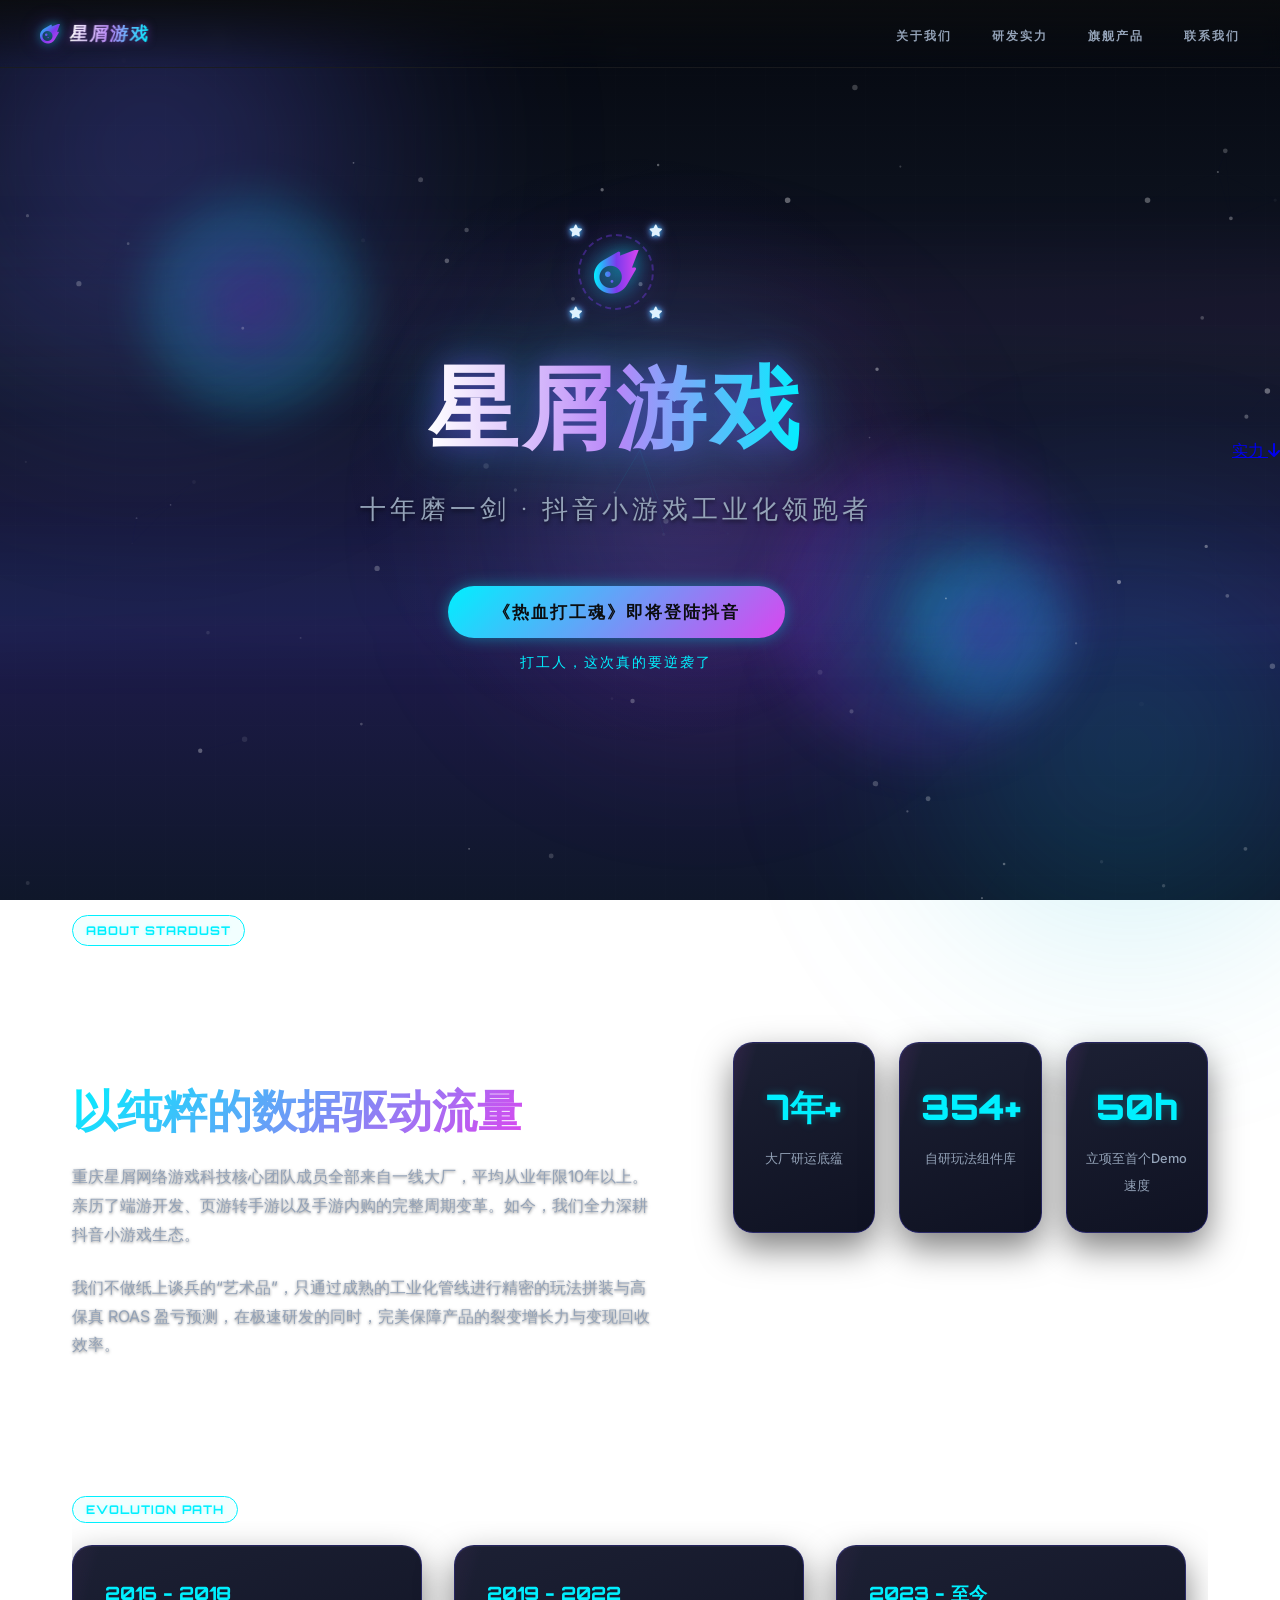
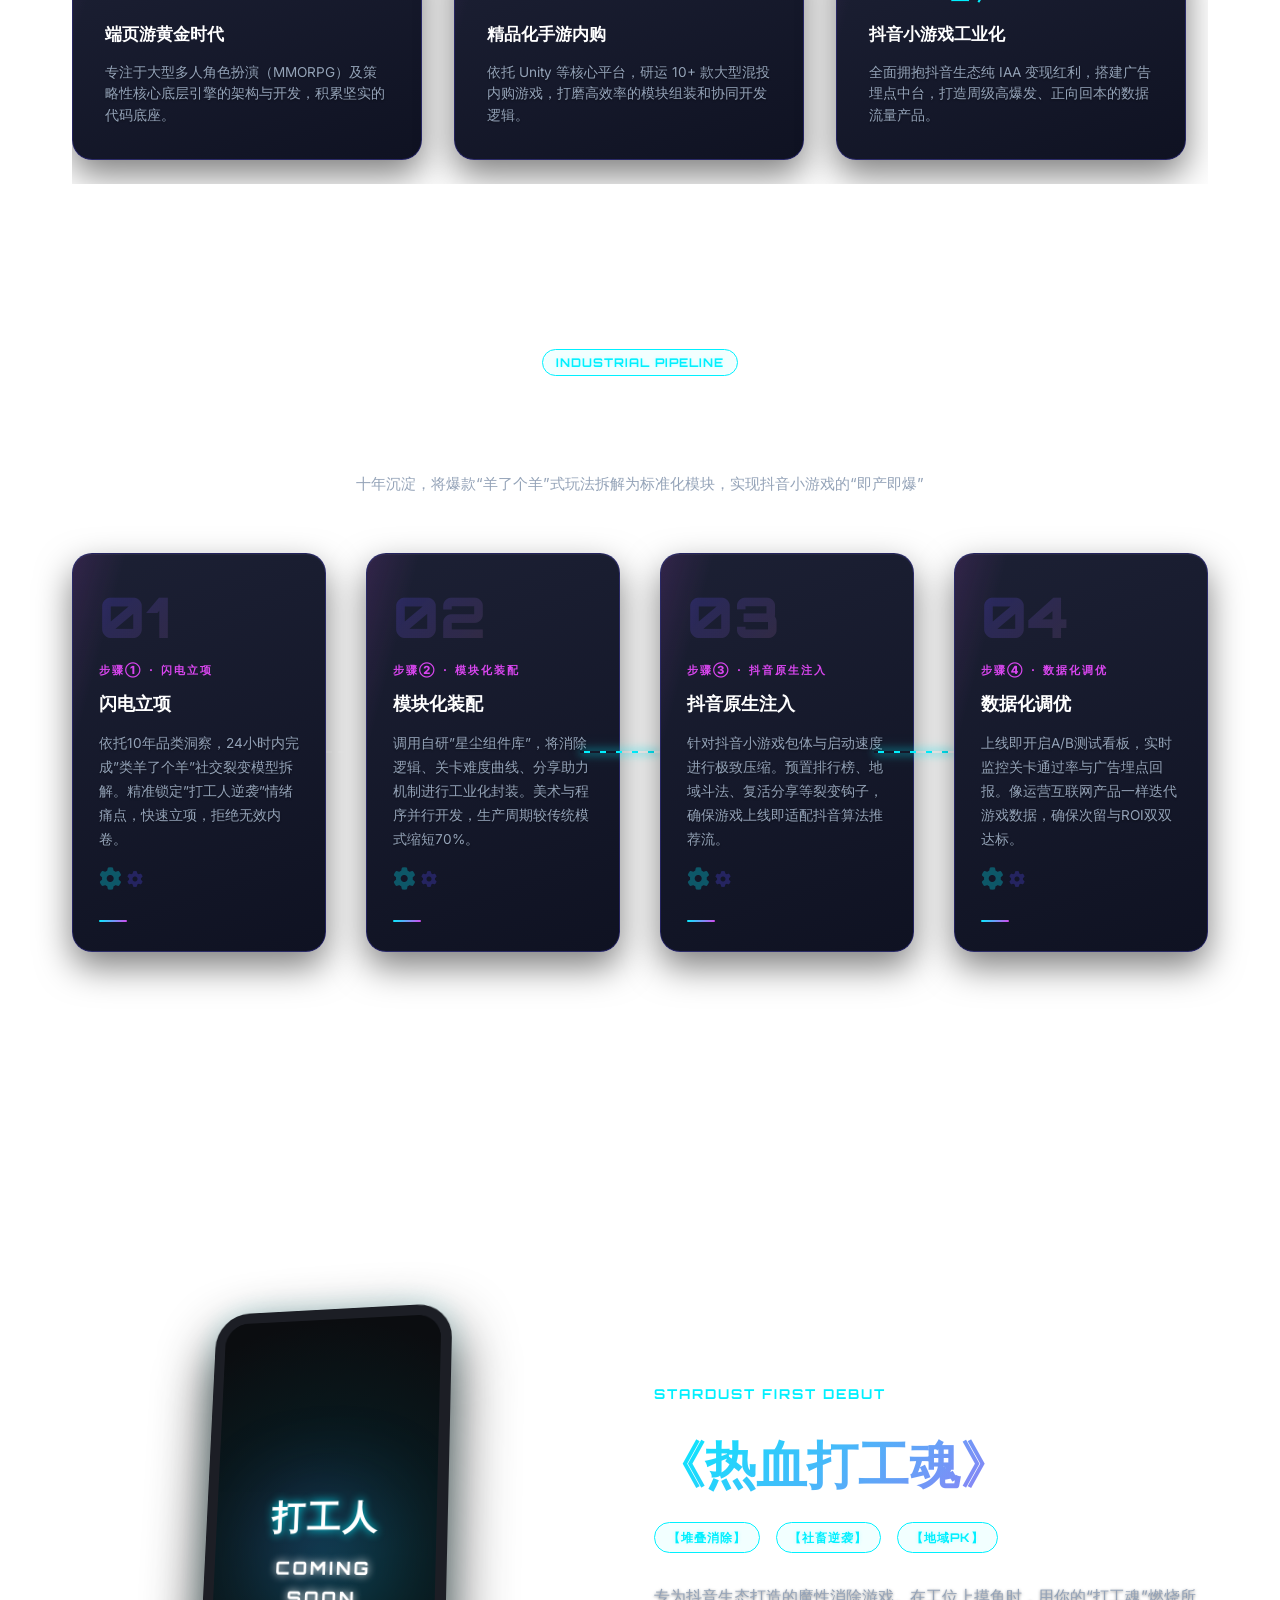
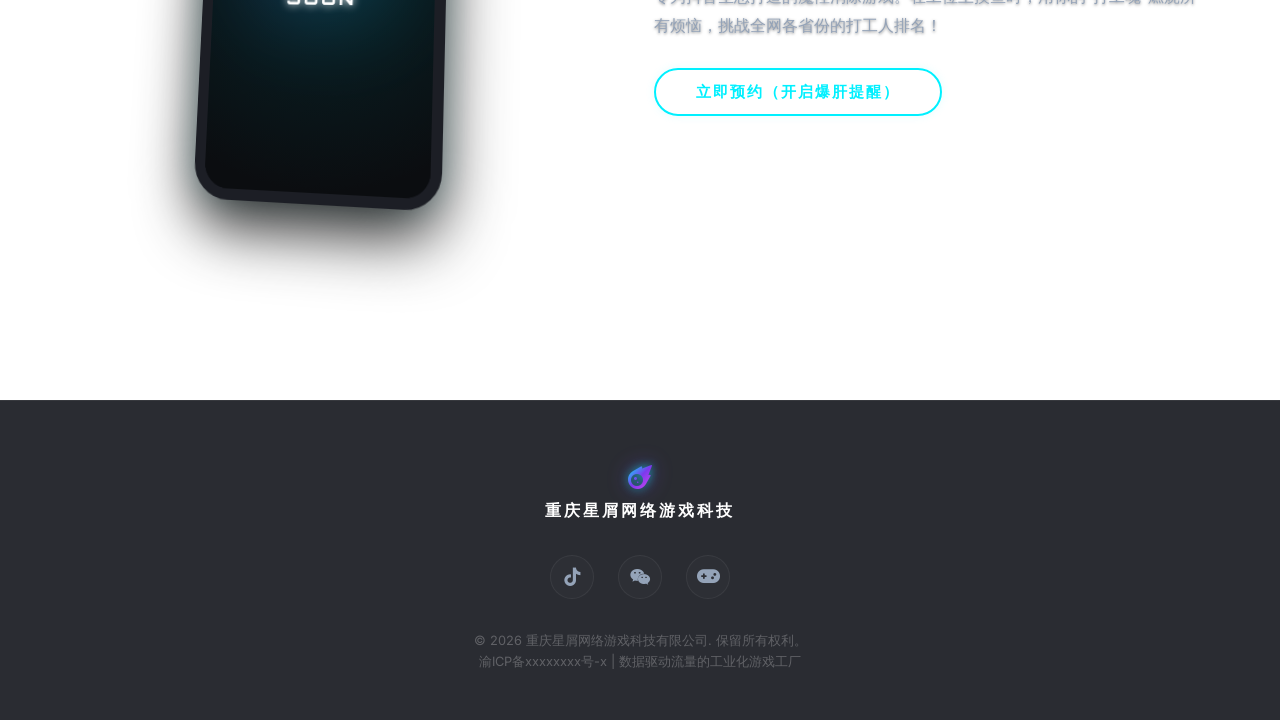
==== commit e4353091: "页面优化" ====
--- a/index.html
+++ b/index.html
@@ -22,9 +22,9 @@
             --bg-color: #05080f;
             --primary-gradient: linear-gradient(135deg, #4f46e5 0%, #7c3aed 100%);
             --stardust-gradient: linear-gradient(135deg, #4f46e5 0%, #a855f7 100%);
-            --labor-orange: #fb923c;
-            --labor-yellow: #eab308;
-            --orange-gradient: linear-gradient(135deg, #fb923c 0%, #eab308 100%);
+            --accent-neon: #00f0ff;
+            --accent-pink: #d946ef;
+            --accent-gradient: linear-gradient(135deg, #00f0ff 0%, #d946ef 100%);
             --text-primary: #ffffff;
             --text-secondary: #94a3b8;
             --glass-bg: rgba(255, 255, 255, 0.015);
@@ -70,7 +70,9 @@
             aspect-ratio: 1;
             top: -200px;
             left: -200px;
-            background: radial-gradient(circle, rgba(99, 102, 241, 0.15) 0%, transparent 70%);
+            background: radial-gradient(circle, rgba(99, 102, 241, 0.35) 0%, transparent 70%);
+            animation: orb-drift-tl 20s ease-in-out infinite;
+            will-change: transform;
         }
 
         .bg-orb-br {
@@ -80,7 +82,137 @@
             aspect-ratio: 1;
             bottom: -150px;
             right: -150px;
-            background: radial-gradient(circle, rgba(251, 146, 60, 0.08) 0%, transparent 70%);
+            background: radial-gradient(circle, rgba(6, 182, 212, 0.22) 0%, transparent 70%);
+            animation: orb-drift-br 25s ease-in-out infinite;
+            will-change: transform;
+        }
+
+        .bg-orb-ct {
+            width: 100%;
+            max-width: 500px;
+            height: auto;
+            aspect-ratio: 1;
+            top: 30%;
+            left: 35%;
+            background: radial-gradient(circle, rgba(217, 70, 239, 0.25) 0%, transparent 70%);
+            animation: orb-drift-ct 22s ease-in-out infinite;
+            will-change: transform;
+        }
+
+        /* 太空浮游微粒/景深光晕 (Cosmic Space Debris / Bokeh) */
+        .space-bokeh-container {
+            position: fixed;
+            top: 0; left: 0;
+            width: 100vw; height: 100vh;
+            pointer-events: none;
+            z-index: -3;
+            overflow: hidden;
+        }
+        .space-bokeh {
+            position: absolute;
+            border-radius: 50%;
+            background: radial-gradient(circle, rgba(124, 58, 237, 0.35) 0%, rgba(0, 240, 255, 0.22) 50%, transparent 70%);
+            filter: blur(20px);
+            pointer-events: none;
+            will-change: transform;
+        }
+        .space-bokeh-1 {
+            width: 250px; height: 250px;
+            top: 20%; left: 10%;
+            animation: space-float-1 30s ease-in-out infinite;
+        }
+        .space-bokeh-2 {
+            width: 320px; height: 320px;
+            bottom: 15%; right: 15%;
+            animation: space-float-2 40s ease-in-out infinite;
+            background: radial-gradient(circle, rgba(6, 182, 212, 0.25) 0%, rgba(124, 58, 237, 0.15) 60%, transparent 80%);
+        }
+        .space-bokeh-3 {
+            width: 180px; height: 180px;
+            top: 60%; left: 70%;
+            animation: space-float-3 35s ease-in-out infinite;
+        }
+
+        @keyframes orb-drift-tl {
+            0%, 100% { transform: translate(0, 0) scale(1); }
+            50% { transform: translate(100px, 80px) scale(1.15); }
+        }
+        @keyframes orb-drift-br {
+            0%, 100% { transform: translate(0, 0) scale(1); }
+            50% { transform: translate(-100px, -60px) scale(1.1); }
+        }
+        @keyframes orb-drift-ct {
+            0%, 100% { transform: translate(0, 0) scale(1); }
+            50% { transform: translate(-80px, 80px) scale(1.2); }
+        }
+        @keyframes space-float-1 {
+            0%, 100% { transform: translate(0, 0) rotate(0deg) scale(1); }
+            50% { transform: translate(180px, 120px) rotate(180deg) scale(1.2); }
+        }
+        @keyframes space-float-2 {
+            0%, 100% { transform: translate(0, 0) rotate(0deg) scale(1); }
+            50% { transform: translate(-150px, -180px) rotate(-180deg) scale(1.1); }
+        }
+        @keyframes space-float-3 {
+            0%, 100% { transform: translate(0, 0) rotate(0deg) scale(1); }
+            50% { transform: translate(120px, -90px) rotate(120deg) scale(1.25); }
+        }
+
+        /* 太空坐标网格背景 */
+        .bg-grid-mask {
+            position: fixed;
+            top: 0; left: 0;
+            width: 100vw; height: 100vh;
+            background-image: 
+                linear-gradient(rgba(255, 255, 255, 0.02) 1px, transparent 1px),
+                linear-gradient(90deg, rgba(255, 255, 255, 0.02) 1px, transparent 1px);
+            background-size: 50px 50px;
+            background-position: center center;
+            pointer-events: none;
+            z-index: -4;
+            opacity: 0.5;
+        }
+
+        /* CSS 随机流星雨 */
+        .meteor-shower {
+            position: fixed;
+            top: 0; left: 0;
+            width: 100vw; height: 100vh;
+            pointer-events: none;
+            z-index: -2;
+            overflow: hidden;
+        }
+        .space-meteor {
+            position: absolute;
+            width: 1.5px;
+            height: 80px;
+            background: linear-gradient(180deg, rgba(0, 240, 255, 1) 0%, rgba(124, 58, 237, 0.3) 50%, transparent 100%);
+            opacity: 0;
+            transform: rotate(45deg);
+            animation: shooting-star 8s linear infinite;
+        }
+        .space-meteor:nth-child(1) { top: -10%; left: 30%; animation-delay: 0s; animation-duration: 6s; }
+        .space-meteor:nth-child(2) { top: -10%; left: 65%; animation-delay: 2.5s; animation-duration: 8s; }
+        .space-meteor:nth-child(3) { top: -10%; left: 15%; animation-delay: 4.8s; animation-duration: 7s; }
+        .space-meteor:nth-child(4) { top: -10%; left: 85%; animation-delay: 1.2s; animation-duration: 9s; }
+        .space-meteor:nth-child(5) { top: -10%; left: 45%; animation-delay: 6.2s; animation-duration: 10s; }
+
+        @keyframes shooting-star {
+            0% {
+                transform: translate3d(0, 0, 0) rotate(45deg);
+                opacity: 0;
+            }
+            8% {
+                opacity: 0.8;
+            }
+            28% {
+                transform: translate3d(400px, 400px, 0) rotate(45deg);
+                opacity: 0;
+            }
+            100% {
+                transform: translate3d(400px, 400px, 0) rotate(45deg);
+                opacity: 0;
+            }
         }
 
         /* 极光光带 */
@@ -97,14 +229,14 @@
         .aurora-band-1 {
             top: 28%;
             height: 120px;
-            background: linear-gradient(90deg, transparent 0%, #6366f1 30%, #a855f7 55%, #fb923c 75%, transparent 100%);
+            background: linear-gradient(90deg, transparent 0%, #6366f1 30%, #a855f7 55%, #d946ef 75%, transparent 100%);
             animation: aurora-drift 90s linear infinite;
         }
 
         .aurora-band-2 {
             top: 62%;
             height: 80px;
-            background: linear-gradient(90deg, transparent 0%, #fb923c 25%, #6366f1 60%, transparent 100%);
+            background: linear-gradient(90deg, transparent 0%, #00f0ff 25%, #6366f1 60%, transparent 100%);
             animation: aurora-drift 90s linear infinite reverse;
             animation-delay: -45s;
         }
@@ -132,11 +264,11 @@
             background: var(--bg-color);
         }
         ::-webkit-scrollbar-thumb {
-            background: linear-gradient(180deg, #4f46e5, #fb923c);
+            background: linear-gradient(180deg, #7c3aed, #00f0ff);
             border-radius: 4px;
         }
         ::-webkit-scrollbar-thumb:hover {
-            background: var(--labor-yellow);
+            background: var(--accent-neon);
         }
 
         /* 导航栏 */
@@ -183,11 +315,13 @@
             font-weight: 900;
             letter-spacing: 2px;
             transform: skewX(-6deg);
-            background: linear-gradient(135deg, #ffffff 30%, #b886f8 70%, #00f0ff 100%);
+            background: linear-gradient(90deg, #ffffff 0%, #b886f8 25%, #00f0ff 50%, #b886f8 75%, #ffffff 100%);
+            background-size: 200% auto;
             -webkit-background-clip: text;
             -webkit-text-fill-color: transparent;
             filter: drop-shadow(0 0 4px rgba(168, 85, 247, 0.5));
             display: inline-block;
+            animation: text-shine 6s linear infinite;
         }
 
         .nav-links {
@@ -213,12 +347,15 @@
             content: '';
             position: absolute;
             bottom: 0; left: 0;
-            width: 0; height: 1px;
-            background: var(--labor-orange);
+            width: 0; height: 2px;
+            background: linear-gradient(90deg, #00f0ff, #7c3aed);
             transition: width 0.3s ease;
         }
 
-        .nav-links a:hover { color: var(--labor-orange); }
+        .nav-links a:hover {
+            color: #00f0ff;
+            text-shadow: 0 0 8px rgba(0, 240, 255, 0.6);
+        }
         .nav-links a:hover::after { width: 100%; }
 
         /* 汉堡按钮 */
@@ -269,7 +406,10 @@
             transition: color 0.3s ease;
         }
 
-        .nav-drawer a:hover { color: var(--labor-orange); }
+        .nav-drawer a:hover {
+            color: #00f0ff;
+            text-shadow: 0 0 10px rgba(0, 240, 255, 0.6);
+        }
 
         .nav-drawer-close {
             position: absolute;
@@ -314,7 +454,7 @@
             margin-left: calc(var(--halo-size) * -0.5);
             margin-top: calc(var(--halo-size) * -0.5);
             border-radius: 50%;
-            background: radial-gradient(circle, rgba(251, 146, 60, 0.05) 0%, rgba(79, 70, 229, 0.02) 55%, rgba(0,0,0,0) 70%);
+            background: radial-gradient(circle, rgba(0, 240, 255, 0.08) 0%, rgba(79, 70, 229, 0.02) 55%, rgba(0,0,0,0) 70%);
             pointer-events: none;
             z-index: -1;
             transform: translate3d(0, 0, 0);
@@ -363,8 +503,8 @@
             display: inline-block;
         }
 
-        .gradient-text-orange {
-            background: var(--orange-gradient);
+        .gradient-text-accent {
+            background: var(--accent-gradient);
             -webkit-background-clip: text;
             -webkit-text-fill-color: transparent;
             background-clip: text;
@@ -376,20 +516,75 @@
             position: relative;
             border-radius: 20px;
             background: linear-gradient(160deg, #1c2034, #0f1222);
-            border: 1px solid rgba(124, 110, 237, 0.4);
+            border: 1.2px solid rgba(79, 70, 229, 0.3);
             box-shadow: 0 15px 35px rgba(0, 0, 0, 0.5), inset 0 1px 0 rgba(255,255,255,0.04);
             overflow: hidden;
-        }
-
-        /* 横向扫光：transform 驱动，不触发 repaint；z-index 低于内容 */
+            animation: border-glow-pulse 6s infinite ease-in-out alternate;
+            transition: transform 0.3s cubic-bezier(0.25, 1, 0.5, 1), border-color 0.3s, box-shadow 0.3s;
+        }
+
+        /* 依次延迟卡片流光与内部扫光动画，形成层叠星光波浪涟漪 (使用负延迟错开相位，立即播放) */
+        .about-counters .glass-card:nth-child(1),
+        .timeline-scroll .glass-card:nth-child(1),
+        .pipeline-container .glass-card:nth-child(1) {
+            animation-delay: 0s;
+        }
+        .about-counters .glass-card:nth-child(1)::before,
+        .timeline-scroll .glass-card:nth-child(1)::before,
+        .pipeline-container .glass-card:nth-child(1)::before {
+            animation-delay: 0s;
+        }
+
+        .about-counters .glass-card:nth-child(2),
+        .timeline-scroll .glass-card:nth-child(2),
+        .pipeline-container .glass-card:nth-child(3) {
+            animation-delay: -1s;
+        }
+        .about-counters .glass-card:nth-child(2)::before,
+        .timeline-scroll .glass-card:nth-child(2)::before,
+        .pipeline-container .glass-card:nth-child(3)::before {
+            animation-delay: -1s;
+        }
+
+        .about-counters .glass-card:nth-child(3),
+        .timeline-scroll .glass-card:nth-child(3),
+        .pipeline-container .glass-card:nth-child(5) {
+            animation-delay: -2s;
+        }
+        .about-counters .glass-card:nth-child(3)::before,
+        .timeline-scroll .glass-card:nth-child(3)::before,
+        .pipeline-container .glass-card:nth-child(5)::before {
+            animation-delay: -2s;
+        }
+
+        .pipeline-container .glass-card:nth-child(7) {
+            animation-delay: -3s;
+        }
+        .pipeline-container .glass-card:nth-child(7)::before {
+            animation-delay: -3s;
+        }
+
+        .glass-card:hover {
+            border-color: rgba(0, 240, 255, 0.8) !important;
+            box-shadow: 0 20px 45px rgba(0, 0, 0, 0.6), 0 0 25px rgba(0, 240, 255, 0.3), inset 0 0 15px rgba(0, 240, 255, 0.15) !important;
+            transform: translateY(-5px);
+        }
+
+        /* 炫酷星尘流光扫光：以色彩倾斜条纹流经，z-index 低于内容 */
         .glass-card::before {
             content: '';
             position: absolute;
             top: 0; left: 0;
-            width: 55%; height: 100%;
-            background: linear-gradient(90deg, transparent, rgba(255,255,255,0.04), transparent);
-            transform: translateX(-100%);
-            animation: card-sweep 7s ease-in-out infinite;
+            width: 75%; height: 100%;
+            background: linear-gradient(90deg, 
+                transparent, 
+                rgba(0, 240, 255, 0.12) 30%, 
+                rgba(124, 58, 237, 0.18) 50%, 
+                rgba(217, 70, 239, 0.12) 70%, 
+                transparent
+            );
+            transform: translateX(-100%) skewX(-15deg);
+            animation: card-sweep 4s ease-in-out infinite;
             pointer-events: none;
             z-index: 0;
             will-change: transform;
@@ -399,24 +594,42 @@
         .glass-card > * { position: relative; z-index: 1; }
 
         @keyframes card-sweep {
-            0%   { transform: translateX(-100%); }
-            30%  { transform: translateX(280%); }
-            100% { transform: translateX(280%); }
-        }
-
-        /* 橙色打工人技术标签 */
+            0%   { transform: translateX(-110%) skewX(-15deg); }
+            45%  { transform: translateX(250%) skewX(-15deg); }
+            100% { transform: translateX(250%) skewX(-15deg); }
+        }
+
+        @keyframes border-glow-pulse {
+            0% {
+                /* 蓝紫光效 */
+                border-color: rgba(79, 70, 229, 0.6);
+                box-shadow: 0 15px 35px rgba(0, 0, 0, 0.5), 0 0 20px rgba(79, 70, 229, 0.25), inset 0 1px 0 rgba(255,255,255,0.04);
+            }
+            50% {
+                /* 青色流光 */
+                border-color: rgba(0, 240, 255, 0.7);
+                box-shadow: 0 15px 35px rgba(0, 0, 0, 0.5), 0 0 20px rgba(0, 240, 255, 0.3), inset 0 1px 0 rgba(255,255,255,0.04);
+            }
+            100% {
+                /* 霓虹紫 */
+                border-color: rgba(168, 85, 247, 0.6);
+                box-shadow: 0 15px 35px rgba(0, 0, 0, 0.5), 0 0 20px rgba(168, 85, 247, 0.25), inset 0 1px 0 rgba(255,255,255,0.04);
+            }
+        }
+
+        /* 霓虹技术标签 */
         .tech-tag {
             font-family: var(--font-title);
             font-size: 0.75rem;
             font-weight: 700;
-            color: var(--labor-orange);
-            border: 1px solid var(--labor-orange);
+            color: var(--accent-neon);
+            border: 1px solid var(--accent-neon);
             padding: 0.3rem 0.8rem;
             border-radius: 50px;
             width: fit-content;
             letter-spacing: 1px;
-            background: rgba(251, 146, 60, 0.05);
-            text-shadow: 0 0 5px rgba(251, 146, 60, 0.2);
+            background: rgba(0, 240, 255, 0.05);
+            text-shadow: 0 0 5px rgba(0, 240, 255, 0.2);
         }
 
         /* 滚动进场动画 (Stagger) */
@@ -476,12 +689,13 @@
         .logo-meteor-icon {
             position: absolute;
             font-size: 2.8rem;
-            background: linear-gradient(135deg, #00f0ff 0%, #7c3aed 50%, #d946ef 100%);
+            background: linear-gradient(90deg, #00f0ff 0%, #7c3aed 25%, #d946ef 50%, #7c3aed 75%, #00f0ff 100%);
+            background-size: 200% auto;
             -webkit-background-clip: text;
             -webkit-text-fill-color: transparent;
             filter: drop-shadow(0 0 10px rgba(0, 240, 255, 0.6)) 
                     drop-shadow(0 0 20px rgba(124, 58, 237, 0.4));
-            animation: meteor-float 4s ease-in-out infinite;
+            animation: meteor-float 4s ease-in-out infinite, text-shine 5s linear infinite;
             display: inline-block;
         }
 
@@ -530,13 +744,20 @@
             font-weight: 900;
             letter-spacing: 4px;
             line-height: 1.1;
-            background: linear-gradient(135deg, #ffffff 15%, #b886f8 55%, #00f0ff 100%);
+            background: linear-gradient(90deg, #ffffff 0%, #b886f8 25%, #00f0ff 50%, #b886f8 75%, #ffffff 100%);
+            background-size: 200% auto;
             -webkit-background-clip: text;
             -webkit-text-fill-color: transparent;
             display: inline-block;
             transform: skewX(-8deg);
             filter: drop-shadow(0 0 15px rgba(124, 58, 237, 0.5)) 
                     drop-shadow(0 0 30px rgba(0, 240, 255, 0.3));
+            animation: text-shine 5s linear infinite;
+        }
+
+        @keyframes text-shine {
+            0% { background-position: 0% center; }
+            100% { background-position: 200% center; }
         }
 
         .hero-subtitle {
@@ -544,6 +765,7 @@
             font-weight: 300;
             color: var(--text-secondary);
             letter-spacing: 4px;
+            text-shadow: 0 2px 4px rgba(0, 0, 0, 0.6);
         }
 
         /* 《热血打工魂》即将登陆抖音大按钮 */
@@ -553,7 +775,7 @@
             display: inline-flex;
             align-items: center;
             justify-content: center;
-            background: var(--orange-gradient);
+            background: var(--accent-gradient);
             color: #0b0d10;
             text-decoration: none;
             font-family: var(--font-title);
@@ -563,7 +785,7 @@
             border-radius: 50px;
             border: none;
             cursor: pointer;
-            box-shadow: 0 0 15px rgba(251, 146, 60, 0.4);
+            box-shadow: 0 0 15px rgba(0, 240, 255, 0.4);
             animation: pulse-breathing 2s infinite ease-in-out;
             transition: all 0.3s ease;
             will-change: transform, box-shadow;
@@ -571,15 +793,15 @@
 
         .btn-game-cta:hover {
             transform: scale(1.05);
-            box-shadow: 0 0 30px rgba(251, 146, 60, 0.75), 0 0 15px rgba(234, 179, 8, 0.5);
+            box-shadow: 0 0 30px rgba(0, 240, 255, 0.75), 0 0 15px rgba(217, 70, 239, 0.5);
         }
 
         @keyframes pulse-breathing {
             0%, 100% {
-                box-shadow: 0 0 12px rgba(251, 146, 60, 0.35);
+                box-shadow: 0 0 12px rgba(0, 240, 255, 0.35);
             }
             50% {
-                box-shadow: 0 0 25px rgba(251, 146, 60, 0.65), 0 0 10px rgba(234, 179, 8, 0.4);
+                box-shadow: 0 0 25px rgba(0, 240, 255, 0.65), 0 0 10px rgba(217, 70, 239, 0.4);
             }
         }
 
@@ -593,7 +815,7 @@
 
         .cta-subtext {
             font-size: 0.85rem;
-            color: var(--labor-orange);
+            color: var(--accent-neon);
             font-weight: 500;
             letter-spacing: 2px;
         }
@@ -635,6 +857,7 @@
             color: var(--text-secondary);
             font-size: 1rem;
             line-height: 1.8;
+            text-shadow: 0 1px 3px rgba(0, 0, 0, 0.5);
         }
 
         /* 右侧动态数字看板 */
@@ -653,9 +876,9 @@
             font-family: var(--font-title);
             font-size: 2.2rem;
             font-weight: 900;
-            color: var(--labor-orange);
+            color: var(--accent-neon);
             margin-bottom: 0.5rem;
-            text-shadow: 0 0 10px rgba(251, 146, 60, 0.2);
+            text-shadow: 0 0 10px rgba(0, 240, 255, 0.3);
         }
 
         .counter-lbl {
@@ -693,7 +916,7 @@
             font-family: var(--font-title);
             font-size: 1.15rem;
             font-weight: 800;
-            color: var(--labor-orange);
+            color: var(--accent-neon);
         }
 
         .timeline-title {
@@ -705,6 +928,7 @@
             font-size: 0.85rem;
             color: var(--text-secondary);
             line-height: 1.6;
+            text-shadow: 0 1px 2px rgba(0, 0, 0, 0.4);
         }
 
         @media (max-width: 1024px) {
@@ -798,7 +1022,7 @@
         }
 
         .pipeline-card:hover .pipeline-step-badge {
-            background: linear-gradient(135deg, #7c3aed, #fb923c);
+            background: linear-gradient(135deg, #7c3aed, #d946ef);
             -webkit-background-clip: text;
             background-clip: text;
         }
@@ -807,7 +1031,7 @@
             font-family: var(--font-title);
             font-size: 0.7rem;
             font-weight: 800;
-            color: var(--labor-orange);
+            color: var(--accent-pink);
             letter-spacing: 2px;
             text-transform: uppercase;
             margin-bottom: 0.5rem;
@@ -825,6 +1049,7 @@
             color: var(--text-secondary);
             line-height: 1.75;
             flex: 1;
+            text-shadow: 0 1px 2px rgba(0, 0, 0, 0.4);
         }
 
         .pipeline-card-bar {
@@ -832,7 +1057,7 @@
             height: 2px;
             width: 100%;
             max-width: 28px;
-            background: var(--orange-gradient);
+            background: var(--accent-gradient);
             border-radius: 2px;
             transition: width 0.4s cubic-bezier(0.25,1,0.5,1);
             will-change: width;
@@ -880,14 +1105,14 @@
                 90deg,
                 transparent 0px,
                 transparent 4px,
-                var(--labor-orange) 4px,
-                var(--labor-orange) 10px,
+                var(--accent-neon) 4px,
+                var(--accent-neon) 10px,
                 transparent 10px,
                 transparent 16px
             );
             opacity: 0;
             filter: blur(0.5px);
-            box-shadow: 0 0 8px var(--labor-orange), 0 0 16px rgba(251,146,60,0.4);
+            box-shadow: 0 0 8px var(--accent-neon), 0 0 16px rgba(0, 240, 255, 0.4);
             transition: opacity 0.3s ease;
             will-change: transform, opacity;
         }
@@ -930,14 +1155,14 @@
 
         .gear {
             font-size: 1.4rem;
-            color: rgba(251, 146, 60, 0.3);
+            color: rgba(0, 240, 255, 0.3);
             transition: color 0.3s ease;
         }
 
         .gear-main { animation: spin 8s linear infinite; animation-play-state: paused; }
         .gear-sub  { font-size: 1rem; color: rgba(79,70,229,0.3); animation: spin-reverse 5s linear infinite; animation-play-state: paused; }
 
-        .glass-card:hover .gear-main { animation-play-state: running; color: var(--labor-orange); }
+        .glass-card:hover .gear-main { animation-play-state: running; color: var(--accent-neon); }
         .glass-card:hover .gear-sub  { animation-play-state: running; color: #7c3aed; }
 
         /* ── 移动端：竖向堆叠 ── */
@@ -975,10 +1200,10 @@
                 background: repeating-linear-gradient(
                     180deg,
                     transparent 0px, transparent 4px,
-                    var(--labor-orange) 4px, var(--labor-orange) 10px,
+                    var(--accent-neon) 4px, var(--accent-neon) 10px,
                     transparent 10px, transparent 16px
                 );
-                box-shadow: 0 0 8px var(--labor-orange);
+                box-shadow: 0 0 8px var(--accent-neon);
             }
 
             .pipeline-connector.flowing::after {
@@ -1025,7 +1250,7 @@
             transform-style: preserve-3d;
             transform: rotateY(-15deg) rotateX(8deg);
             transition: transform 0.8s cubic-bezier(0.25, 1, 0.5, 1);
-            box-shadow: 0 25px 60px rgba(0,0,0,0.85), 0 0 30px rgba(251, 146, 60, 0.15);
+            box-shadow: 0 25px 60px rgba(0,0,0,0.85), 0 0 30px rgba(0, 240, 255, 0.15);
             overflow: hidden;
         }
 
@@ -1045,15 +1270,15 @@
             align-items: center;
             padding: 2rem;
             text-align: center;
-            background: radial-gradient(circle at center, rgba(251, 146, 60, 0.12) 0%, #0b0d10 90%);
+            background: radial-gradient(circle at center, rgba(0, 240, 255, 0.12) 0%, #0b0d10 90%);
         }
 
         .pixel-worker {
             font-family: var(--font-title);
             font-size: 2.2rem;
             font-weight: 900;
-            color: var(--labor-yellow);
-            text-shadow: 0 0 10px var(--labor-orange);
+            color: var(--text-primary);
+            text-shadow: 0 0 10px var(--accent-neon);
             margin-bottom: 0.5rem;
             letter-spacing: 2px;
             z-index: 2;
@@ -1079,7 +1304,7 @@
             position: absolute;
             width: 120px;
             height: 120px;
-            background: linear-gradient(135deg, #7c3aed, #fb923c);
+            background: linear-gradient(135deg, #7c3aed, #00f0ff);
             filter: blur(45px);
             opacity: 0.25;
             animation: pulse-block 4s infinite alternate;
@@ -1101,7 +1326,7 @@
             font-family: var(--font-title);
             font-size: 0.85rem;
             font-weight: 700;
-            color: var(--labor-orange);
+            color: var(--accent-neon);
             letter-spacing: 2px;
         }
 
@@ -1122,6 +1347,7 @@
             color: var(--text-secondary);
             font-size: 1rem;
             line-height: 1.8;
+            text-shadow: 0 1px 3px rgba(0, 0, 0, 0.5);
         }
 
         .btn-register-cta {
@@ -1131,8 +1357,8 @@
             align-items: center;
             justify-content: center;
             background: transparent;
-            color: var(--labor-orange);
-            border: 2px solid var(--labor-orange);
+            color: var(--accent-neon);
+            border: 2px solid var(--accent-neon);
             font-family: var(--font-title);
             font-weight: 800;
             font-size: 0.95rem;
@@ -1141,13 +1367,13 @@
             cursor: pointer;
             width: fit-content;
             transition: all 0.3s ease;
-            box-shadow: 0 0 10px rgba(251, 146, 60, 0.1);
+            box-shadow: 0 0 10px rgba(0, 240, 255, 0.1);
         }
 
         .btn-register-cta:hover {
-            background: var(--labor-orange);
+            background: var(--accent-neon);
             color: #0b0d10;
-            box-shadow: 0 0 25px var(--labor-orange);
+            box-shadow: 0 0 25px var(--accent-neon);
             transform: translateY(-2px);
         }
 
@@ -1204,8 +1430,12 @@
 
         .footer-logo-icon {
             font-size: 1.5rem;
-            color: var(--labor-orange);
-            text-shadow: 0 0 10px var(--labor-orange);
+            background: linear-gradient(135deg, #00f0ff 0%, #7c3aed 50%, #d946ef 100%);
+            -webkit-background-clip: text;
+            -webkit-text-fill-color: transparent;
+            filter: drop-shadow(0 0 5px rgba(0, 240, 255, 0.6)) 
+                    drop-shadow(0 0 10px rgba(124, 58, 237, 0.4));
+            display: inline-block;
         }
 
         .footer-social-icons {
@@ -1231,10 +1461,10 @@
         }
 
         .footer-social-btn:hover {
-            color: var(--labor-orange);
-            border-color: var(--labor-orange);
+            color: #00f0ff;
+            border-color: #00f0ff;
             transform: translateY(-3px);
-            box-shadow: 0 0 15px rgba(251, 146, 60, 0.25);
+            box-shadow: 0 0 15px rgba(0, 240, 255, 0.35);
         }
 
         .footer-copyright {
@@ -1345,6 +1575,25 @@
     </style>
 </head>
 <body>
+
+    <!-- 太空坐标网格背景 -->
+    <div class="bg-grid-mask"></div>
+
+    <!-- CSS 随机流星雨层 -->
+    <div class="meteor-shower">
+        <div class="space-meteor"></div>
+        <div class="space-meteor"></div>
+        <div class="space-meteor"></div>
+        <div class="space-meteor"></div>
+        <div class="space-meteor"></div>
+    </div>
+
+    <!-- 太空浮游微粒/景深光晕 (Cosmic Space Debris / Bokeh) -->
+    <div class="space-bokeh-container">
+        <div class="space-bokeh space-bokeh-1"></div>
+        <div class="space-bokeh space-bokeh-2"></div>
+        <div class="space-bokeh space-bokeh-3"></div>
+    </div>
 
     <nav class="nav-bar">
         <a href="#hero" class="nav-logo">
@@ -1376,6 +1625,7 @@
     <!-- 氛围光晕层 -->
     <div class="bg-orb bg-orb-tl"></div>
     <div class="bg-orb bg-orb-br"></div>
+    <div class="bg-orb bg-orb-ct"></div>
 
     <!-- 极光光带 -->
     <div class="aurora-band aurora-band-1"></div>
@@ -1430,7 +1680,7 @@
                     <span class="tech-tag">ABOUT STARDUST</span>
                     <h2 class="about-h2">
                         大厂老兵 All-in 抖音小游戏，<br>
-                        <span class="gradient-text-orange">以纯粹的数据驱动流量</span>
+                        <span class="gradient-text-accent">以纯粹的数据驱动流量</span>
                     </h2>
                     <p class="about-desc">
                         重庆星屑网络游戏科技核心团队成员全部来自一线大厂，平均从业年限10年以上。亲历了端游开发、页游转手游以及手游内购的完整周期变革。如今，我们全力深耕抖音小游戏生态。
@@ -1575,7 +1825,7 @@
                 <!-- 右侧: 产品详情 -->
                 <div class="product-info animate-on-scroll" style="transition-delay: 0.15s;">
                     <span class="product-tagline">STARDUST FIRST DEBUT</span>
-                    <h2 class="product-name gradient-text-orange">《热血打工魂》</h2>
+                    <h2 class="product-name gradient-text-accent">《热血打工魂》</h2>
                     
                     <div class="tag-row">
                         <span class="tech-tag">【堆叠消除】</span>
@@ -1599,7 +1849,7 @@
     <section id="footer">
         <div class="container footer-wrapper">
             <div class="footer-logo-box">
-                <i class="fa-solid fa-wand-magic-sparkles footer-logo-icon"></i>
+                <i class="fa-solid fa-meteor footer-logo-icon"></i>
                 <span class="footer-company-name">重庆星屑网络游戏科技</span>
             </div>
 
@@ -1677,6 +1927,26 @@
 
                     for (let i = 0; i < this.particles.length; i++) {
                         let p = this.particles[i];
+
+                        // 鼠标引力场吸附与自旋微动交互 (Gravity field pull)
+                        if (mouseXPos && mouseYPos) {
+                            let dx = mouseXPos - p.x;
+                            let dy = mouseYPos - p.y;
+                            let dist = Math.sqrt(dx * dx + dy * dy);
+                            if (dist < 200) {
+                                let force = (200 - dist) / 200 * 0.08;
+                                p.vx += (dx / dist) * force;
+                                p.vy += (dy / dist) * force;
+
+                                // 速度阈值限制，防止粒子飞逸
+                                let speed = Math.sqrt(p.vx * p.vx + p.vy * p.vy);
+                                if (speed > 0.8) {
+                                    p.vx = (p.vx / speed) * 0.8;
+                                    p.vy = (p.vy / speed) * 0.8;
+                                }
+                            }
+                        }
+
                         p.x += p.vx;
                         p.y += p.vy;
 
@@ -1723,7 +1993,7 @@
 
                             if (dist < 150) {
                                 let alpha = (1 - dist / 150) * 0.22;
-                                this.ctx.strokeStyle = `rgba(251, 146, 60, ${alpha})`;
+                                this.ctx.strokeStyle = `rgba(0, 240, 255, ${alpha})`;
                                 this.ctx.lineWidth = 0.8;
                                 this.ctx.beginPath();
                                 this.ctx.moveTo(p.x, p.y);
@@ -1866,6 +2136,31 @@
                 link.addEventListener('click', () => drawer.classList.remove('open'));
             });
 
+            /* ==========================================================================
+               4. 3D 卡片悬停陀螺仪倾斜 (3D Card Tilt)
+               ========================================================================== */
+            const cards = document.querySelectorAll('.glass-card');
+            cards.forEach(card => {
+                card.addEventListener('mousemove', (e) => {
+                    // 仅在非移动端时触发 3D 倾斜，保障移动端触摸滚动体验
+                    if (window.innerWidth <= 768) {
+                        card.style.transform = '';
+                        return;
+                    }
+                    const rect = card.getBoundingClientRect();
+                    const x = e.clientX - rect.left - rect.width / 2;
+                    const y = e.clientY - rect.top - rect.height / 2;
+                    const rotY = (x / (rect.width / 2)) * 8;
+                    const rotX = -(y / (rect.height / 2)) * 8;
+                    card.style.transition = 'transform 0.08s ease, border-color 0.3s, box-shadow 0.3s';
+                    card.style.transform = `perspective(1000px) rotateX(${rotX}deg) rotateY(${rotY}deg) translateY(-8px)`;
+                });
+                card.addEventListener('mouseleave', () => {
+                    card.style.transition = 'transform 0.5s cubic-bezier(0.25, 1, 0.5, 1), border-color 0.3s, box-shadow 0.3s';
+                    card.style.transform = 'perspective(1000px) rotateX(0deg) rotateY(0deg) translateY(0)';
+                });
+            });
+
         });
     </script>
 </body>
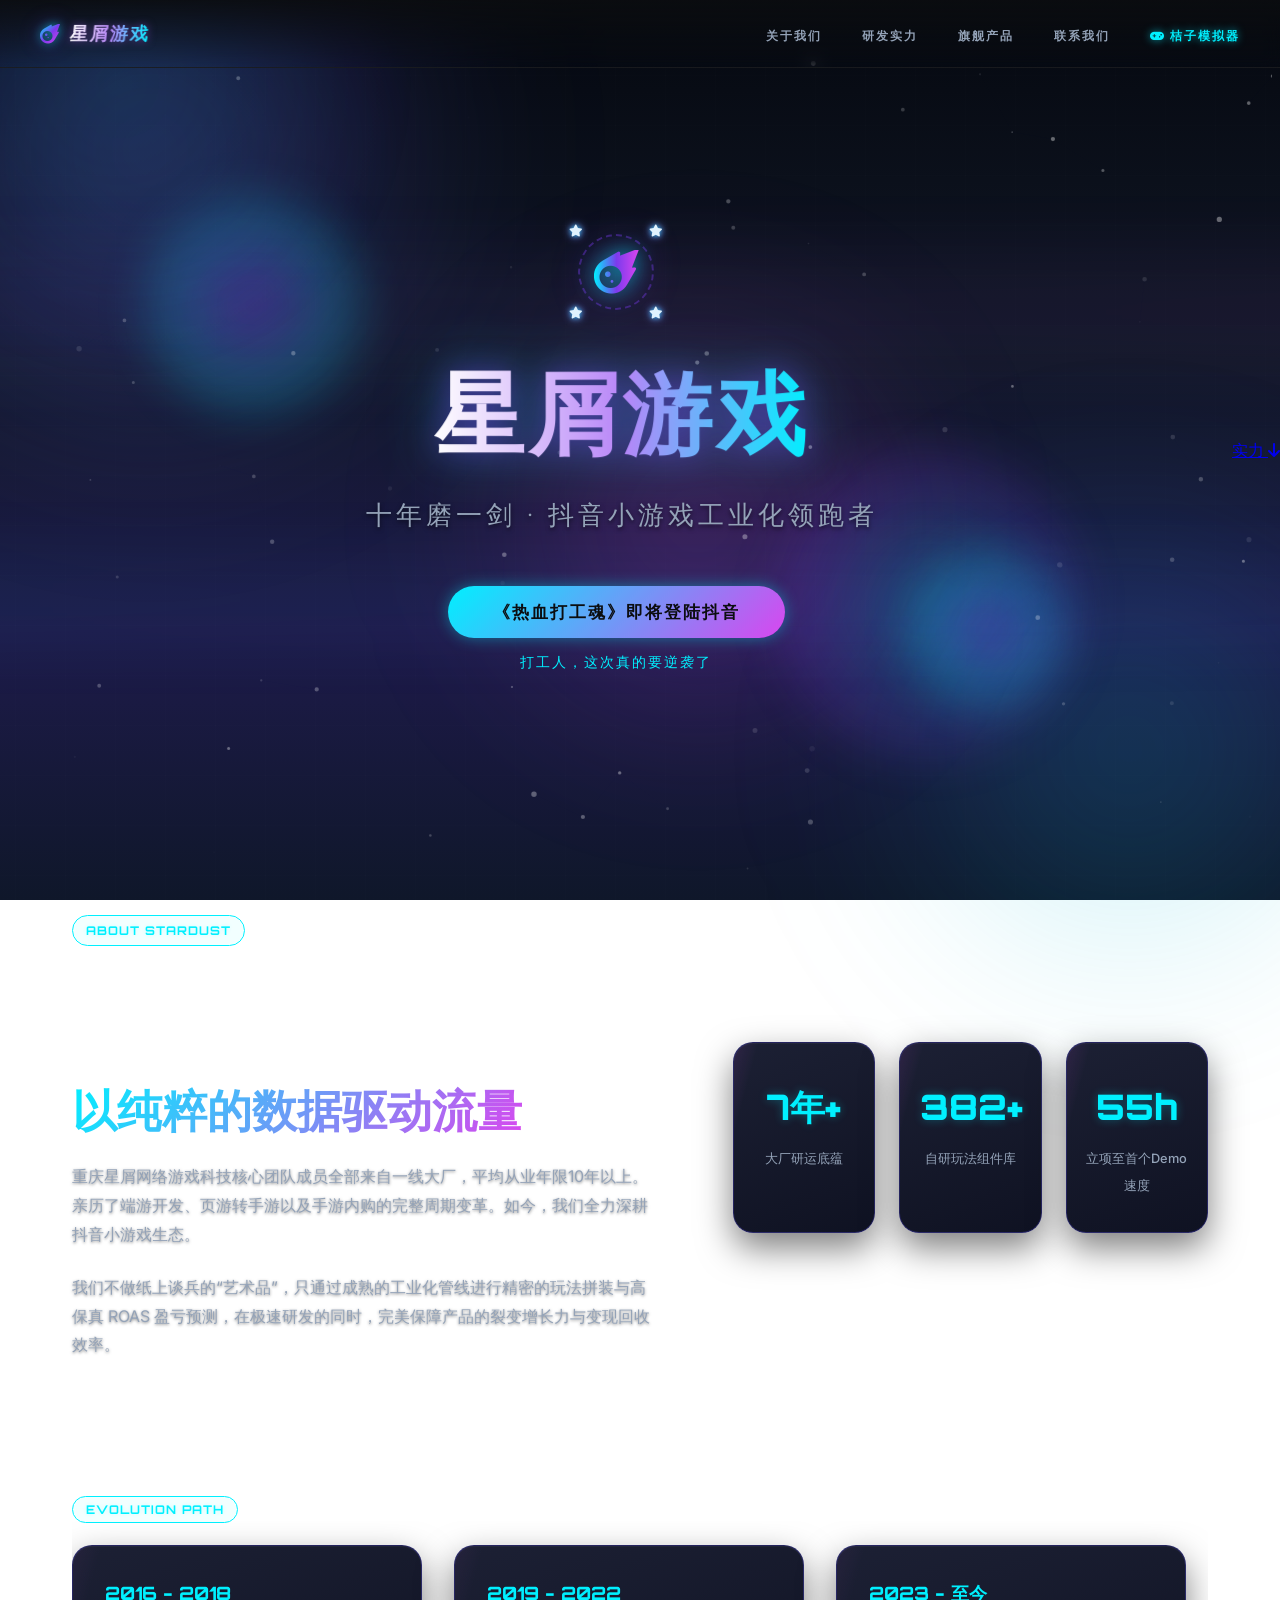
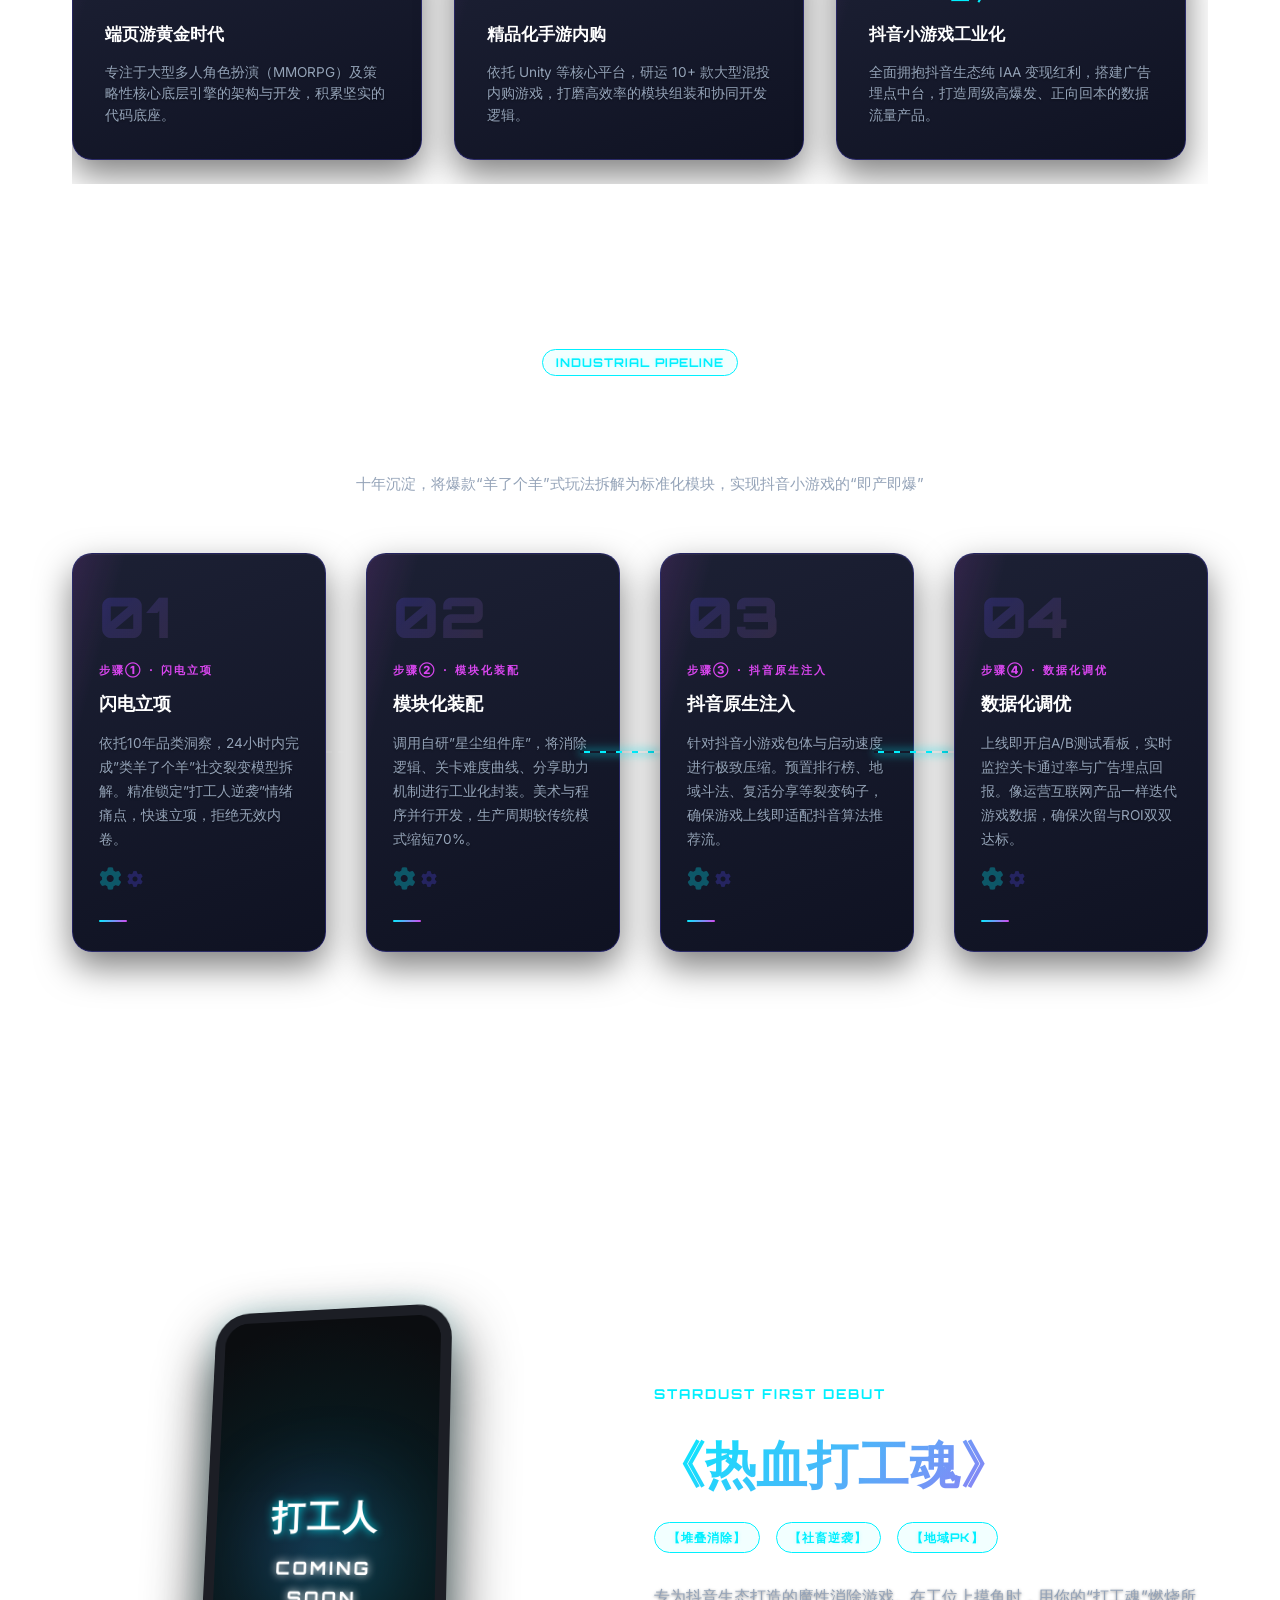
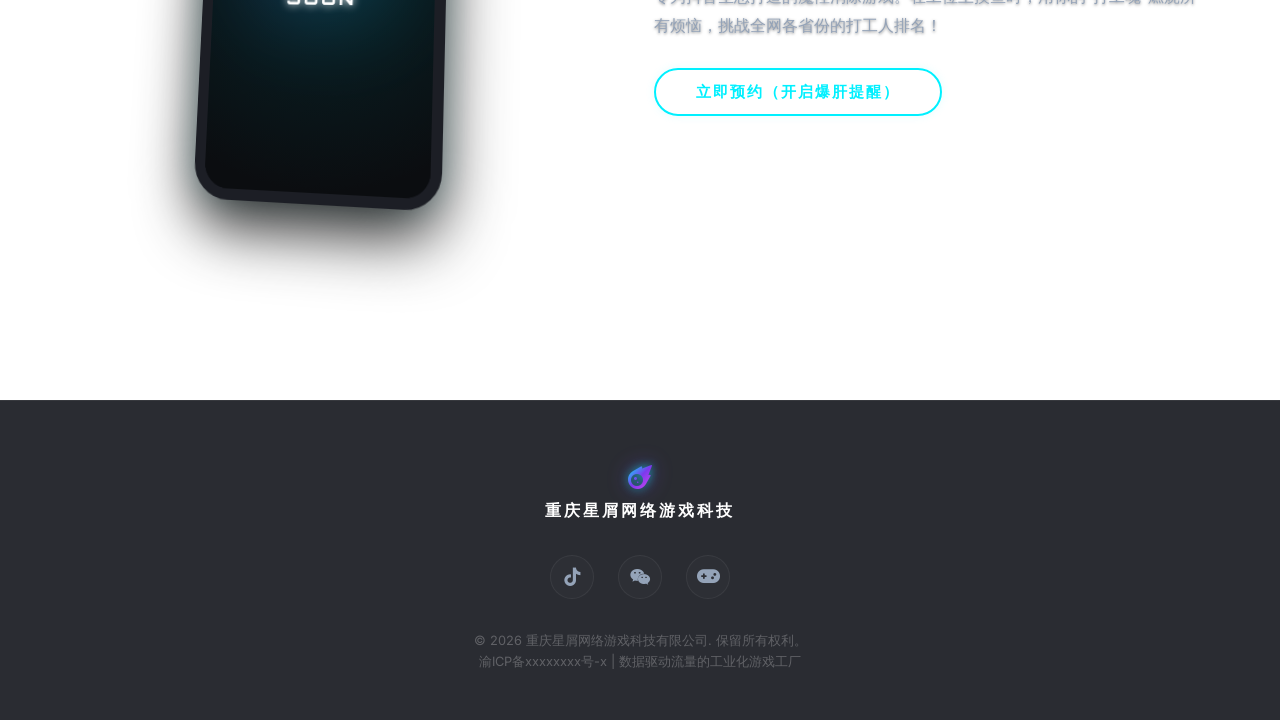
==== commit 15664bf7: "修改文本" ====
--- a/index.html
+++ b/index.html
@@ -12,7 +12,7 @@
     <link rel="preconnect" href="https://fonts.gstatic.com" crossorigin>
     <link href="https://fonts.googleapis.com/css2?family=Orbitron:wght@400;600;800;900&family=Inter:wght@300;400;500;600;700&display=swap" rel="stylesheet">
     <!-- Font Awesome -->
-    <link rel="stylesheet" href="https://cdnjs.cloudflare.com/ajax/libs/font-awesome/6.4.0/css/all.min.css">
+    <link rel="stylesheet" href="https://cdn.jsdelivr.net/npm/@fortawesome/fontawesome-free@6.4.0/css/all.min.css">
     
     <style>
         /* ==========================================================================
@@ -1572,6 +1572,20 @@
             .about-counters { grid-template-columns: 1fr !important; }
             .counter-card { padding: 1rem !important; }
         }
+
+        .nav-sim-link {
+            position: relative;
+            color: var(--accent-neon) !important;
+            text-shadow: 0 0 8px rgba(0, 240, 255, 0.6);
+            font-weight: 700 !important;
+        }
+        .nav-sim-link::after {
+            background: linear-gradient(90deg, #00f0ff, #d946ef) !important;
+        }
+        .drawer-sim-link {
+            color: var(--accent-neon) !important;
+            text-shadow: 0 0 10px rgba(0, 240, 255, 0.5);
+        }
     </style>
 </head>
 <body>
@@ -1605,6 +1619,7 @@
             <li><a href="#solution">研发实力</a></li>
             <li><a href="#products">旗舰产品</a></li>
             <li><a href="#footer">联系我们</a></li>
+            <li><a href="simulator.html" target="_blank" class="nav-sim-link"><i class="fa-solid fa-gamepad" style="margin-right: 4px;"></i>桔子模拟器</a></li>
         </ul>
         <button class="nav-hamburger" id="nav-hamburger" aria-label="打开菜单">
             <span></span><span></span><span></span>
@@ -1620,6 +1635,7 @@
         <a href="#solution" class="drawer-link">研发实力</a>
         <a href="#products" class="drawer-link">旗舰产品</a>
         <a href="#footer" class="drawer-link">联系我们</a>
+        <a href="simulator.html" target="_blank" class="drawer-link drawer-sim-link"><i class="fa-solid fa-gamepad" style="margin-right: 8px;"></i>桔子模拟器</a>
     </div>
 
     <!-- 氛围光晕层 -->
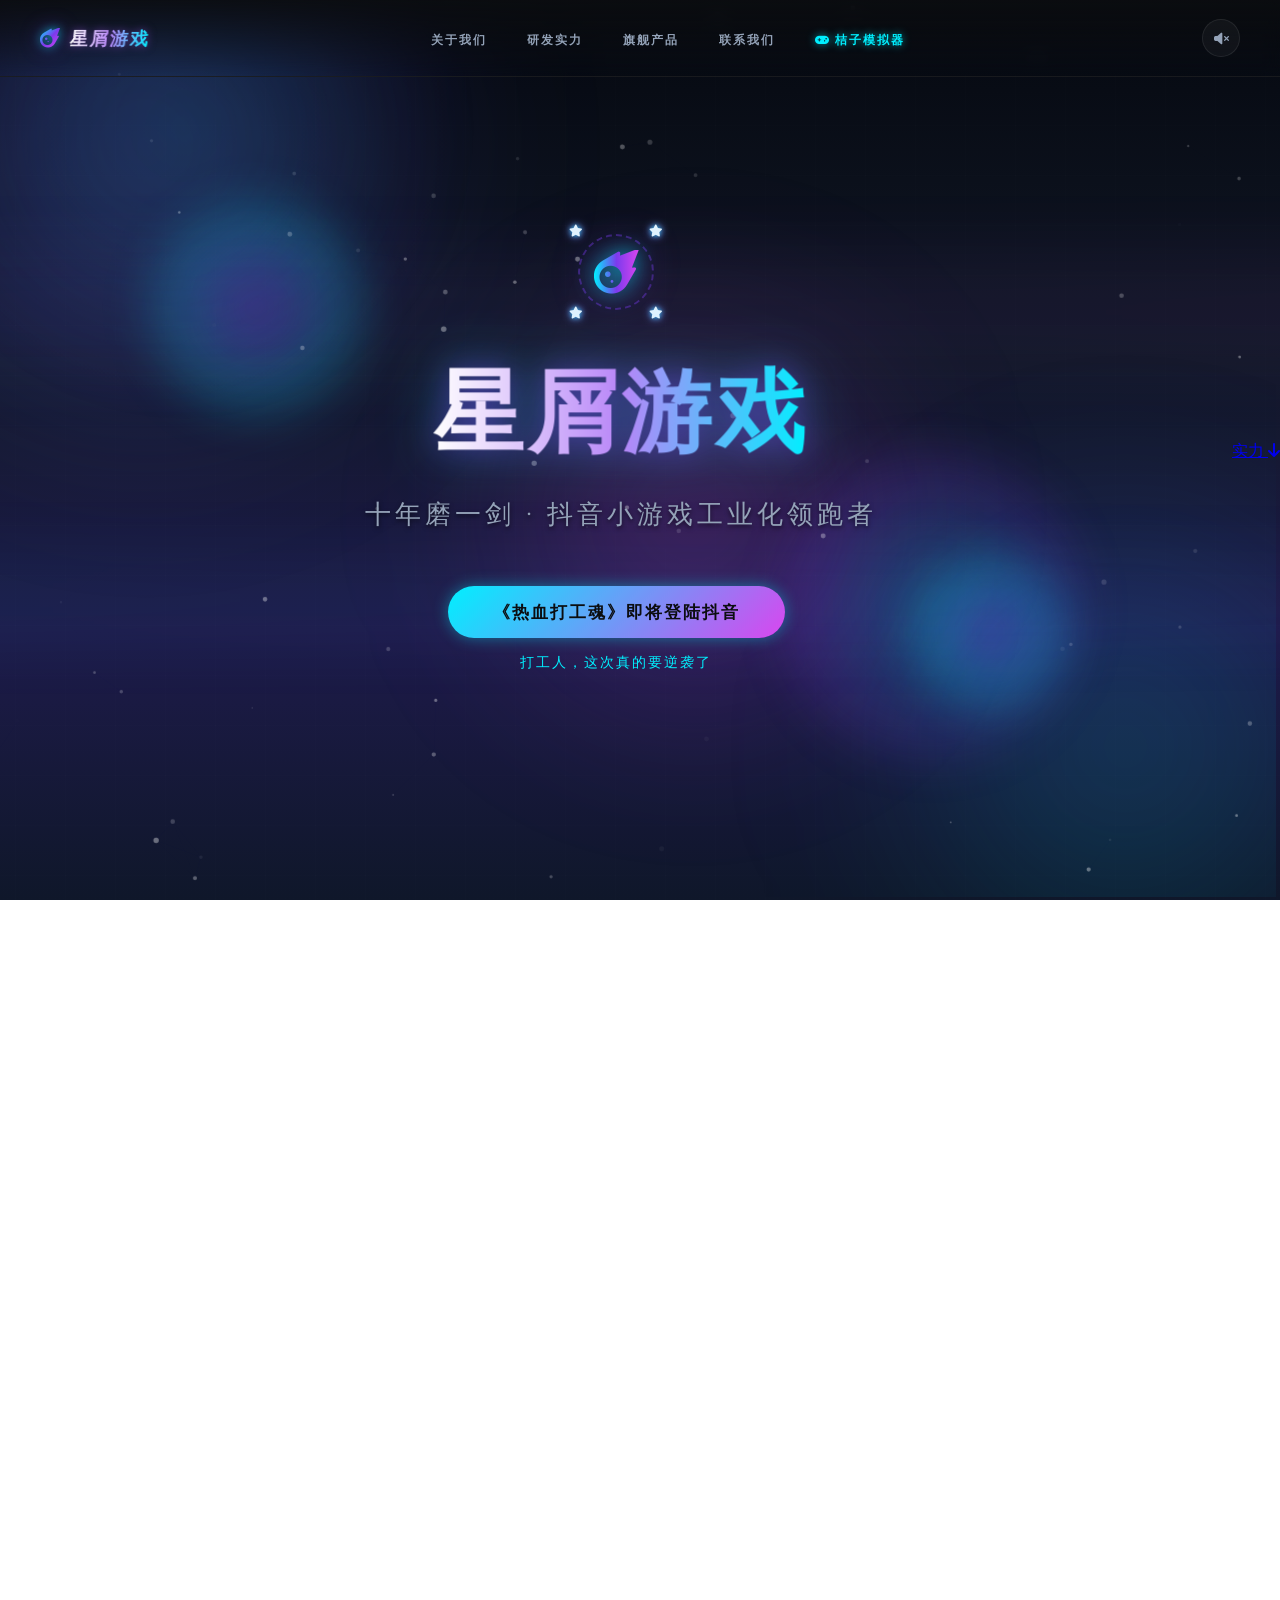
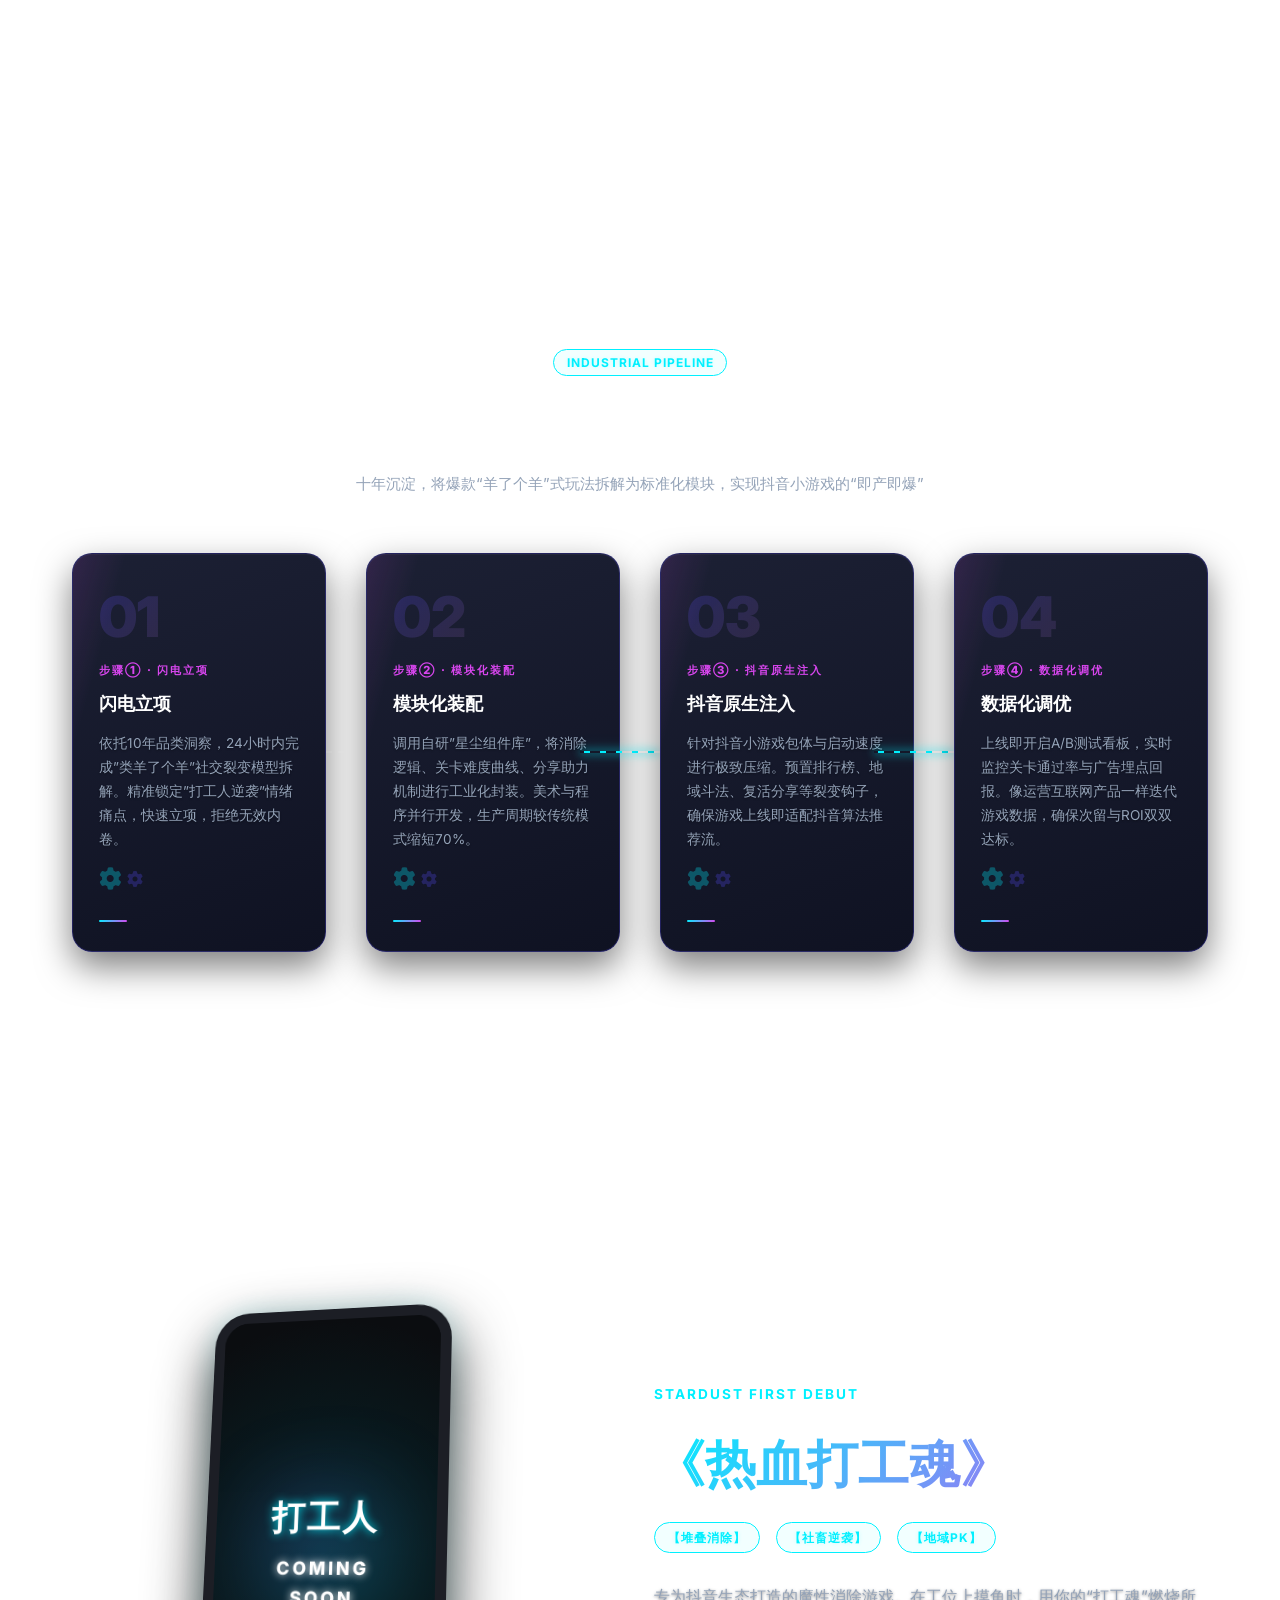
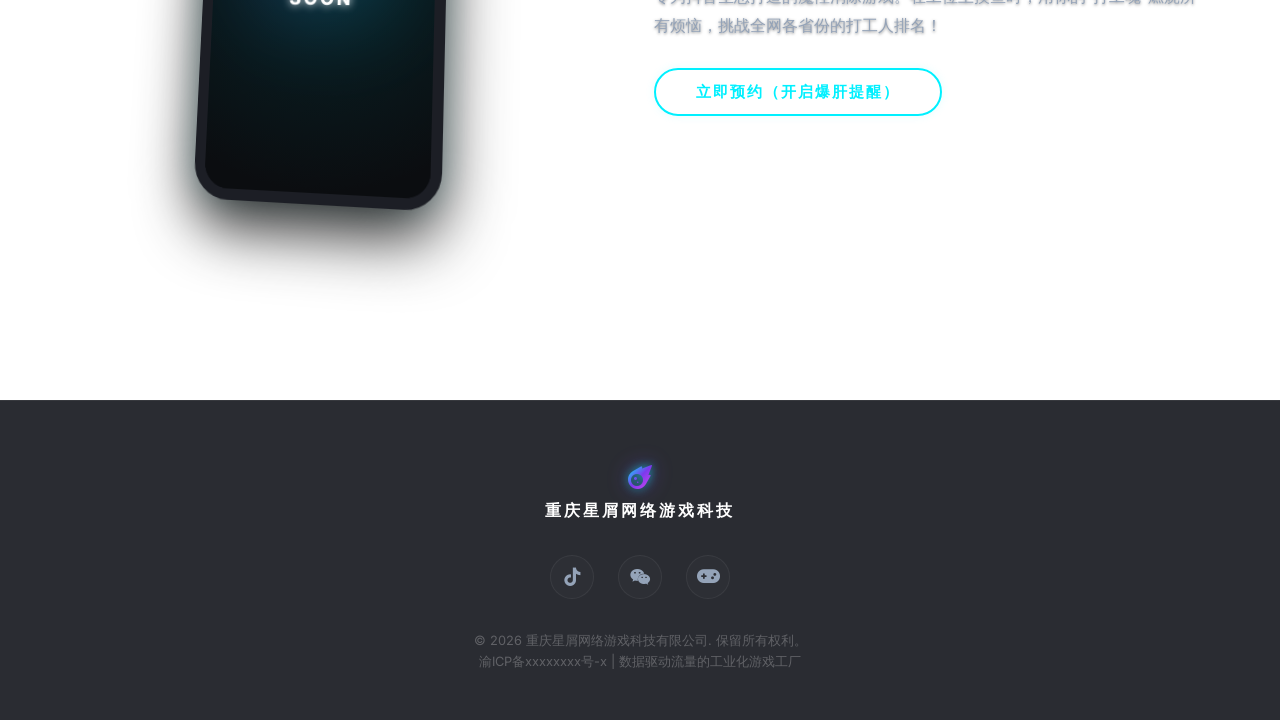
==== commit 7f5cf9f6: "爆改" ====
--- a/index.html
+++ b/index.html
@@ -4,6 +4,36 @@
     <meta charset="UTF-8">
     <meta name="viewport" content="width=device-width, initial-scale=1.0, maximum-scale=1.0, user-scalable=no">
     <title>重庆星屑游戏官网 | StarDust Games - 《热血打工魂》即将首发</title>
+    <!-- Open Graph / Facebook -->
+    <meta property="og:type" content="website">
+    <meta property="og:url" content="https://hoshikuzugames.com/">
+    <meta property="og:title" content="重庆星屑游戏官网 | StarDust Games">
+    <meta property="og:description" content="核心团队深耕10年游戏研运，打造抖音小游戏工业化生产流水线。首款力作《热血打工魂》即将首发。">
+    <meta property="og:image" content="https://hoshikuzugames.com/assets/og-image.jpg">
+
+    <!-- Twitter -->
+    <meta property="twitter:card" content="summary_large_image">
+    <meta property="twitter:url" content="https://hoshikuzugames.com/">
+    <meta property="twitter:title" content="重庆星屑游戏官网 | StarDust Games">
+    <meta property="twitter:description" content="核心团队深耕10年游戏研运，打造抖音小游戏工业化生产流水线。">
+    <meta property="twitter:image" content="https://hoshikuzugames.com/assets/og-image.jpg">
+
+    <!-- JSON-LD 结构化数据 -->
+    <script type="application/ld+json">
+    {
+      "@context": "https://schema.org",
+      "@type": "Organization",
+      "name": "重庆星屑游戏",
+      "alternateName": "StarDust Games",
+      "url": "https://hoshikuzugames.com/",
+      "logo": "https://hoshikuzugames.com/logo.png",
+      "description": "重庆星屑网络游戏科技官网。核心团队深耕10年游戏研运，打造抖音小游戏工业化生产流水线。",
+      "sameAs": [
+        "https://weibo.com/hoshikuzugames",
+        "https://github.com/hoshikuzugames"
+      ]
+    }
+    </script>
     <!-- Meta SEO -->
     <meta name="description" content="重庆星屑网络游戏科技官网。核心团队深耕10年游戏研运，打造抖音小游戏工业化生产流水线。首款力作《热血打工魂》即将登陆抖音，魔性堆叠消除，引爆社畜逆袭狂潮。">
     <meta name="keywords" content="重庆星屑, 星屑游戏, 热血打工魂, 抖音小游戏, 羊了个羊, 工业化流水线, IAA变现, 消除小游戏">
@@ -29,7 +59,7 @@
             --text-secondary: #94a3b8;
             --glass-bg: rgba(255, 255, 255, 0.015);
             --glass-border: rgba(255, 255, 255, 0.06);
-            --font-title: 'Orbitron', 'Inter', -apple-system, sans-serif;
+            --font-title: 'Inter', -apple-system, sans-serif;
             --font-body: 'Inter', -apple-system, sans-serif;
             --container-width: 1200px;
         }
@@ -45,6 +75,7 @@
             background: linear-gradient(180deg, #05080f 0%, #111827 40%, #1e1b4b 70%, #0f172a 100%) fixed;
             color: var(--text-primary);
             overflow-x: hidden;
+            scroll-behavior: smooth;
         }
 
         /* 桌面端开启 Fullpage 滚动捕捉 */
@@ -54,13 +85,57 @@
             }
         }
 
+        /* 视差定位外层容器 */
+        .bg-orb-container {
+            position: fixed;
+            top: 0; left: 0;
+            width: 100vw; height: 100vh;
+            pointer-events: none;
+            z-index: -3;
+            overflow: hidden;
+            transition: transform 0.1s ease-out;
+        }
+
         /* 氛围光晕层 */
         .bg-orb {
-            position: fixed;
+            position: absolute;
             border-radius: 50%;
             pointer-events: none;
-            z-index: -3;
             filter: blur(80px);
+        }
+
+        /* 音效开关按钮样式 */
+        .sound-toggle-btn {
+            background: rgba(255, 255, 255, 0.04);
+            border: 1px solid rgba(255, 255, 255, 0.08);
+            color: var(--text-secondary);
+            width: 38px;
+            height: 38px;
+            border-radius: 50%;
+            display: flex;
+            align-items: center;
+            justify-content: center;
+            cursor: pointer;
+            transition: all 0.3s ease;
+            margin-left: 1rem;
+            outline: none;
+        }
+        .sound-toggle-btn:hover {
+            color: var(--accent-neon);
+            border-color: var(--accent-neon);
+            box-shadow: 0 0 10px rgba(0, 240, 255, 0.3);
+            background: rgba(0, 240, 255, 0.05);
+        }
+        .sound-toggle-btn.active {
+            color: var(--accent-pink);
+            border-color: var(--accent-pink);
+            box-shadow: 0 0 12px rgba(217, 70, 239, 0.3);
+            background: rgba(217, 70, 239, 0.05);
+        }
+        @media (max-width: 768px) {
+            .sound-toggle-btn {
+                margin-left: 0.5rem;
+            }
         }
 
         .bg-orb-tl {
@@ -107,6 +182,7 @@
             pointer-events: none;
             z-index: -3;
             overflow: hidden;
+            transition: transform 0.1s ease-out;
         }
         .space-bokeh {
             position: absolute;
@@ -1491,13 +1567,13 @@
                 height: auto !important;
             }
 
-            /* 所有标题字号缩减至桌面端的 40% */
-            .hero-title { font-size: calc(clamp(3.2rem, 7vw, 6rem) * 0.4) !important; }
-            .about-h2 { font-size: calc(clamp(2rem, 3.5vw, 2.8rem) * 0.4) !important; }
-            .timeline-title { font-size: calc(1.05rem * 0.4) !important; }
-            .solution-title { font-size: calc(clamp(1.8rem, 3.5vw, 2.8rem) * 0.4) !important; }
-            .pipeline-card-title { font-size: calc(1.15rem * 0.4) !important; }
-            .product-name { font-size: calc(clamp(2.2rem, 4.5vw, 3.2rem) * 0.4) !important; }
+            /* 移动端标题字号优化，避免字号过小影响阅读 */
+            .hero-title { font-size: clamp(1.8rem, 7vw, 2.5rem) !important; }
+            .about-h2 { font-size: clamp(1.4rem, 5vw, 1.8rem) !important; }
+            .timeline-title { font-size: 1rem !important; }
+            .solution-title { font-size: clamp(1.4rem, 5vw, 1.8rem) !important; }
+            .pipeline-card-title { font-size: 1.05rem !important; }
+            .product-name { font-size: clamp(1.5rem, 6vw, 2rem) !important; }
 
             /* Hero */
             .hero-wrapper { gap: 1.2rem; }
@@ -1568,7 +1644,7 @@
 
         /* 超小屏 (≤ 375px) */
         @media (max-width: 375px) {
-            .hero-title { font-size: calc(clamp(3.2rem, 7vw, 6rem) * 0.35) !important; }
+            .hero-title { font-size: 1.6rem !important; }
             .about-counters { grid-template-columns: 1fr !important; }
             .counter-card { padding: 1rem !important; }
         }
@@ -1621,6 +1697,9 @@
             <li><a href="#footer">联系我们</a></li>
             <li><a href="simulator.html" target="_blank" class="nav-sim-link"><i class="fa-solid fa-gamepad" style="margin-right: 4px;"></i>桔子模拟器</a></li>
         </ul>
+        <button id="sound-toggle-btn" class="sound-toggle-btn" aria-label="开启音效" onclick="toggleGlobalSound(event)">
+            <i class="fa-solid fa-volume-xmark"></i>
+        </button>
         <button class="nav-hamburger" id="nav-hamburger" aria-label="打开菜单">
             <span></span><span></span><span></span>
         </button>
@@ -1639,9 +1718,11 @@
     </div>
 
     <!-- 氛围光晕层 -->
-    <div class="bg-orb bg-orb-tl"></div>
-    <div class="bg-orb bg-orb-br"></div>
-    <div class="bg-orb bg-orb-ct"></div>
+    <div class="bg-orb-container" id="bg-orb-container">
+        <div class="bg-orb bg-orb-tl"></div>
+        <div class="bg-orb bg-orb-br"></div>
+        <div class="bg-orb bg-orb-ct"></div>
+    </div>
 
     <!-- 极光光带 -->
     <div class="aurora-band aurora-band-1"></div>
@@ -2177,6 +2258,115 @@
                 });
             });
 
+            /* ==========================================================================
+               5. 视差滚动与音效引擎 (Parallax & Audio Engine)
+               ========================================================================== */
+            
+            // 5.1 视差滚动
+            const orbContainer = document.getElementById('bg-orb-container');
+            const bokehContainer = document.querySelector('.space-bokeh-container');
+
+            document.addEventListener('mousemove', (e) => {
+                if (window.innerWidth <= 768) return;
+                const moveX = (e.clientX - window.innerWidth / 2) * 0.015;
+                const moveY = (e.clientY - window.innerHeight / 2) * 0.015;
+                
+                if (orbContainer) {
+                    orbContainer.style.transform = `translate(${moveX * 0.5}px, ${moveY * 0.5}px)`;
+                }
+                if (bokehContainer) {
+                    bokehContainer.style.transform = `translate(${moveX * -0.4}px, ${moveY * -0.4}px)`;
+                }
+            });
+
+            // 5.2 Web Audio API 音效合成引擎
+            let audioCtx = null;
+            let soundEnabled = false;
+
+            function initAudio() {
+                if (!audioCtx) {
+                    audioCtx = new (window.AudioContext || window.webkitAudioContext)();
+                }
+                if (audioCtx.state === 'suspended') {
+                    audioCtx.resume();
+                }
+            }
+
+            window.playHoverSound = function() {
+                if (!soundEnabled) return;
+                initAudio();
+                const osc = audioCtx.createOscillator();
+                const gainNode = audioCtx.createGain();
+                
+                osc.type = 'sine';
+                osc.frequency.setValueAtTime(800, audioCtx.currentTime);
+                osc.frequency.exponentialRampToValueAtTime(1300, audioCtx.currentTime + 0.08);
+                
+                gainNode.gain.setValueAtTime(0.02, audioCtx.currentTime);
+                gainNode.gain.exponentialRampToValueAtTime(0.0001, audioCtx.currentTime + 0.08);
+                
+                osc.connect(gainNode);
+                gainNode.connect(audioCtx.destination);
+                
+                osc.start();
+                osc.stop(audioCtx.currentTime + 0.08);
+            };
+
+            window.playClickSound = function() {
+                if (!soundEnabled) return;
+                initAudio();
+                const osc = audioCtx.createOscillator();
+                const gainNode = audioCtx.createGain();
+                
+                osc.type = 'triangle';
+                osc.frequency.setValueAtTime(1500, audioCtx.currentTime);
+                osc.frequency.exponentialRampToValueAtTime(600, audioCtx.currentTime + 0.12);
+                
+                gainNode.gain.setValueAtTime(0.04, audioCtx.currentTime);
+                gainNode.gain.exponentialRampToValueAtTime(0.0001, audioCtx.currentTime + 0.12);
+                
+                osc.connect(gainNode);
+                gainNode.connect(audioCtx.destination);
+                
+                osc.start();
+                osc.stop(audioCtx.currentTime + 0.12);
+            };
+
+            window.toggleGlobalSound = function(e) {
+                if (e) e.stopPropagation();
+                soundEnabled = !soundEnabled;
+                initAudio();
+                const btn = document.getElementById('sound-toggle-btn');
+                if (soundEnabled) {
+                    btn.classList.add('active');
+                    btn.innerHTML = '<i class="fa-solid fa-volume-high"></i>';
+                    playClickSound();
+                } else {
+                    btn.classList.remove('active');
+                    btn.innerHTML = '<i class="fa-solid fa-volume-xmark"></i>';
+                }
+            };
+
+            // 监听并绑定音效
+            const interactiveElements = document.querySelectorAll(
+                '.nav-links a, .nav-drawer a, .nav-logo, .pipeline-card, .btn-game-cta, .nav-hamburger, .tab-btn'
+            );
+            interactiveElements.forEach(el => {
+                el.addEventListener('mouseenter', () => {
+                    playHoverSound();
+                });
+                el.addEventListener('click', () => {
+                    playClickSound();
+                });
+            });
+
+            // 针对第一次点击激活 AudioContext
+            document.addEventListener('click', () => {
+                if (audioCtx && audioCtx.state === 'suspended') {
+                    audioCtx.resume();
+                }
+            }, { once: true });
+
         });
     </script>
 </body>
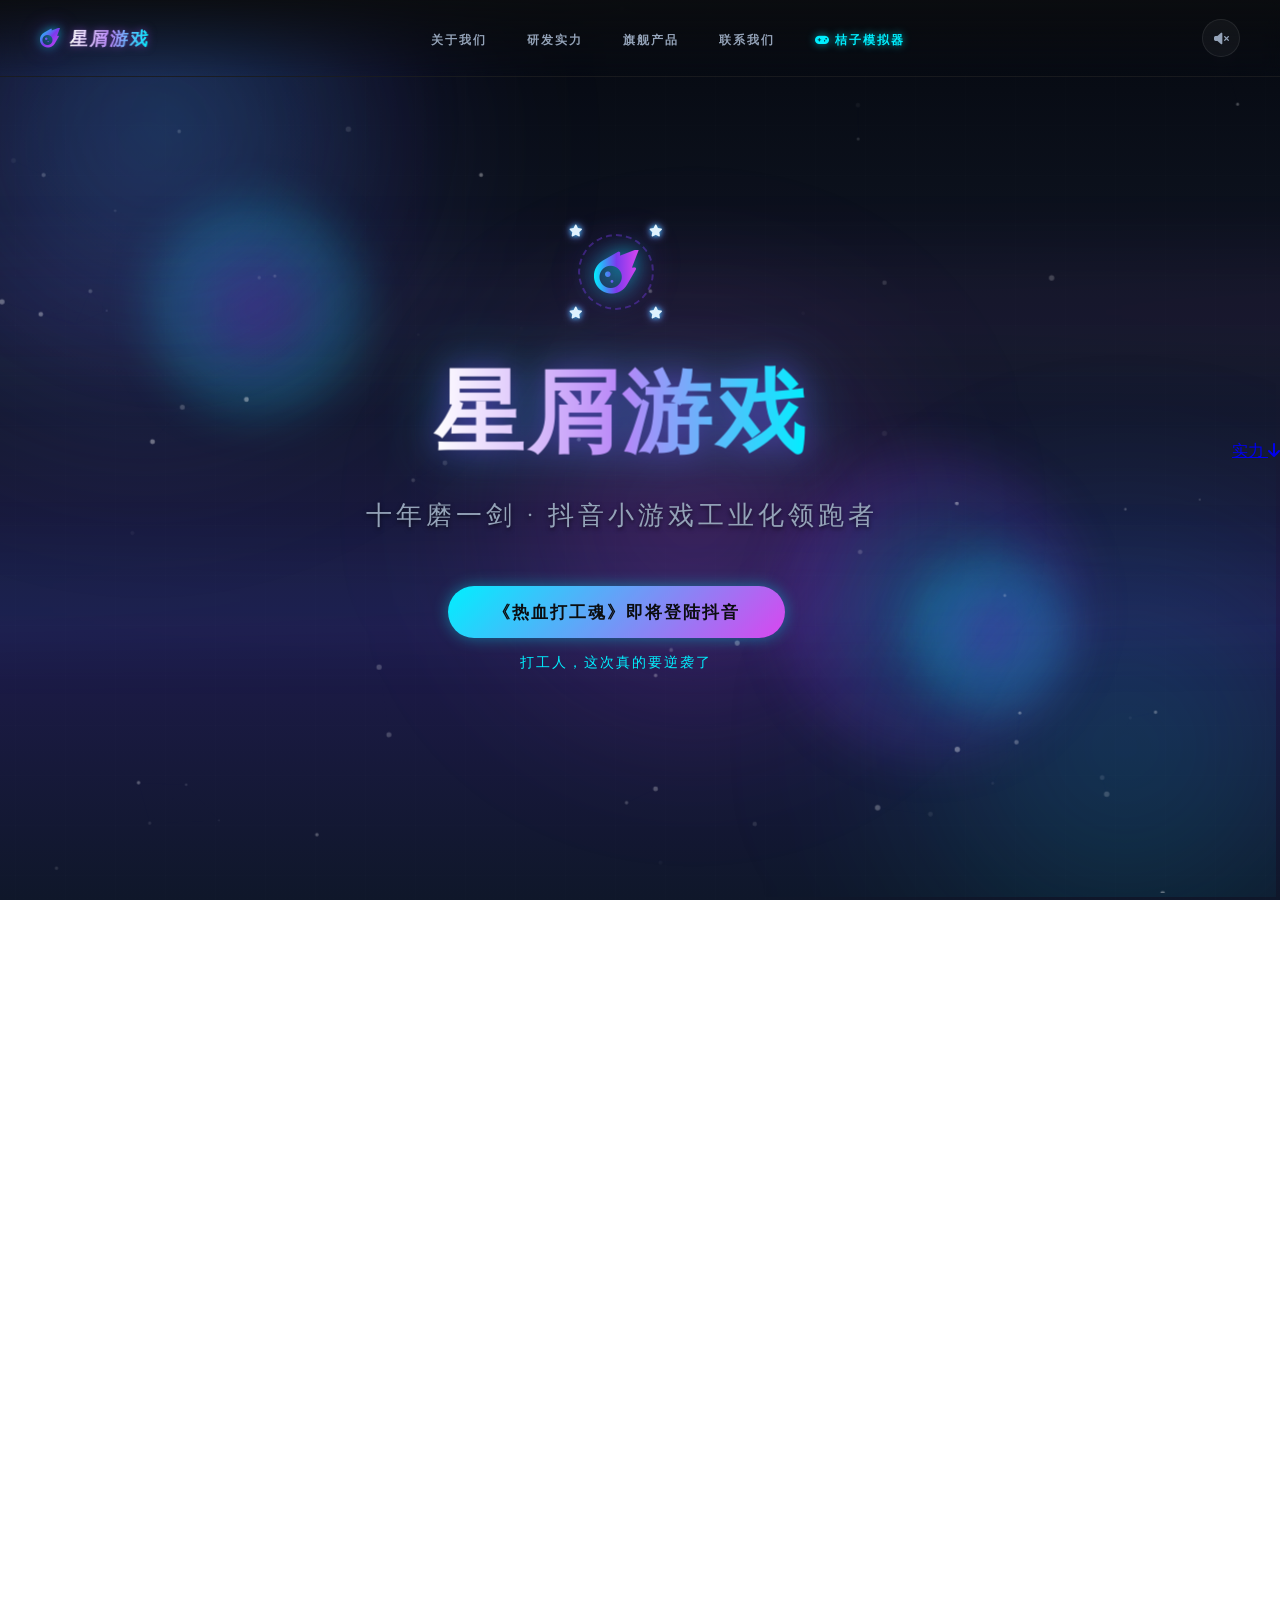
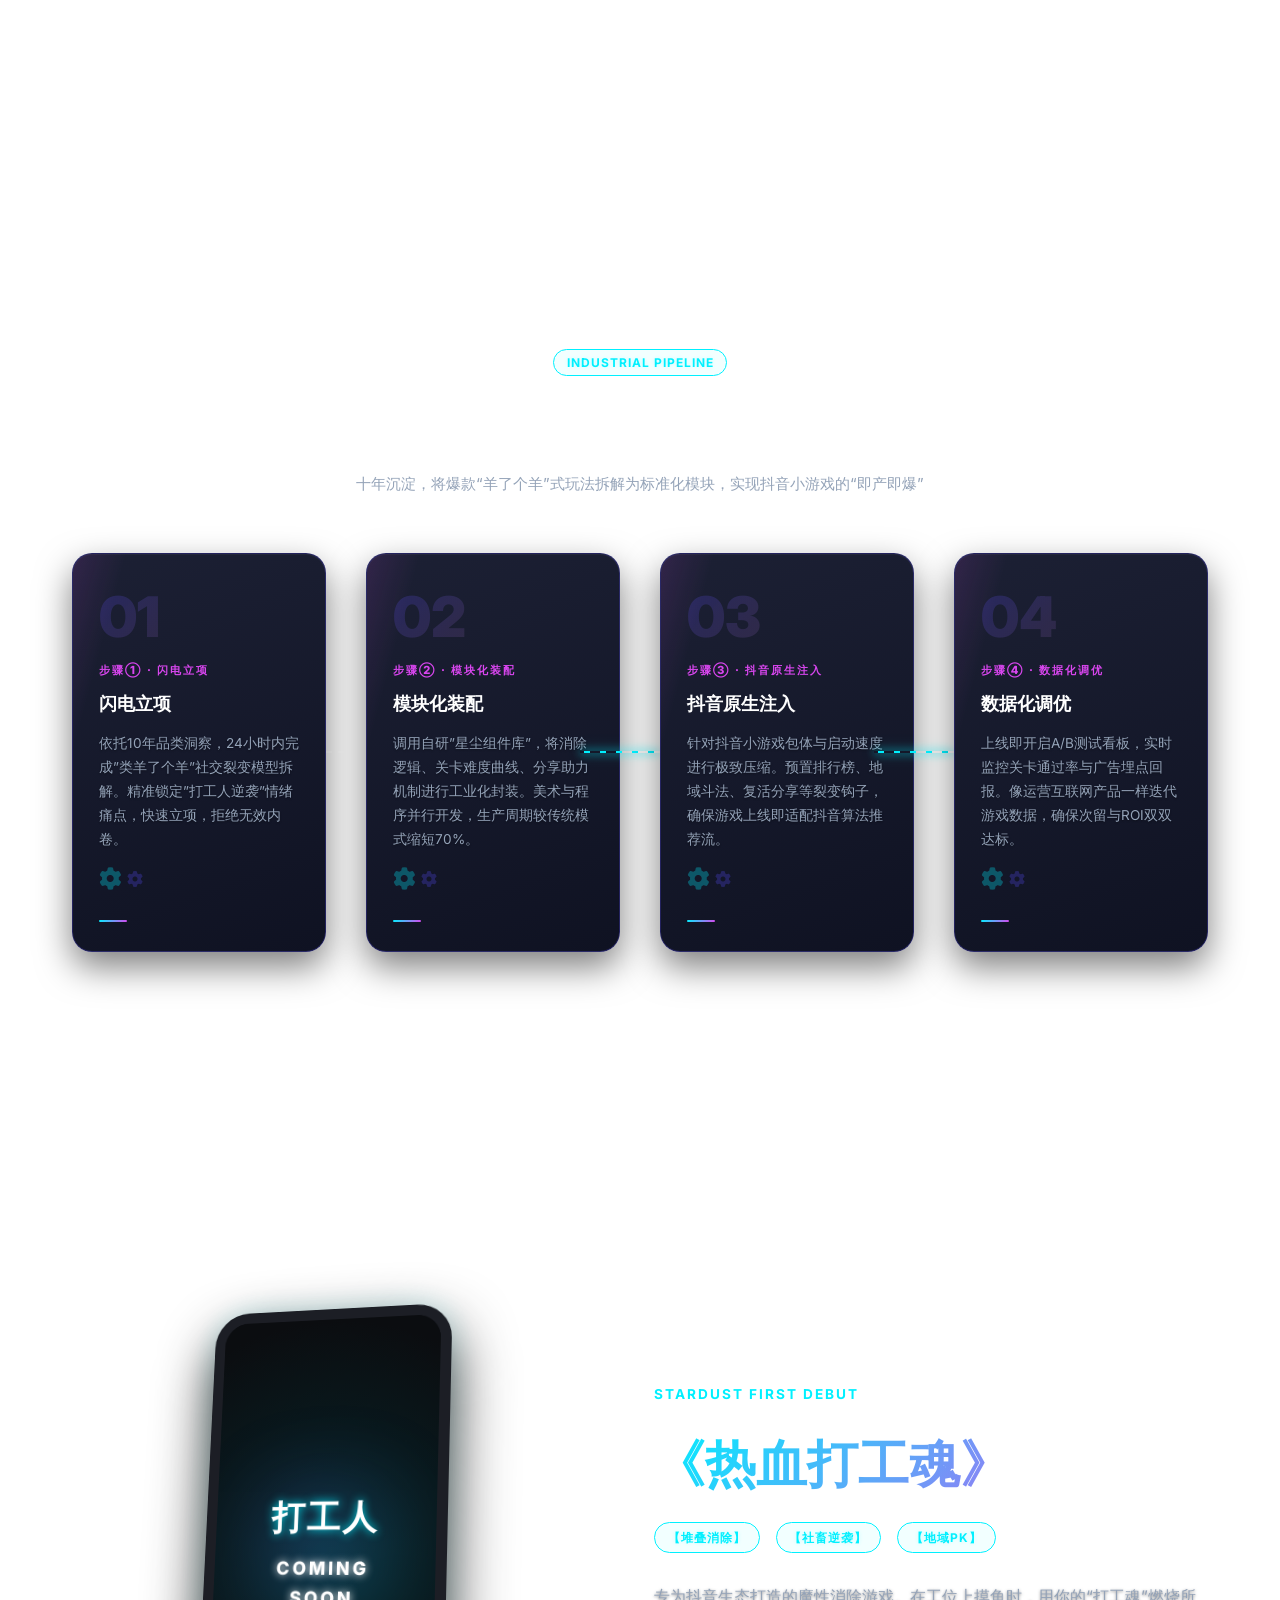
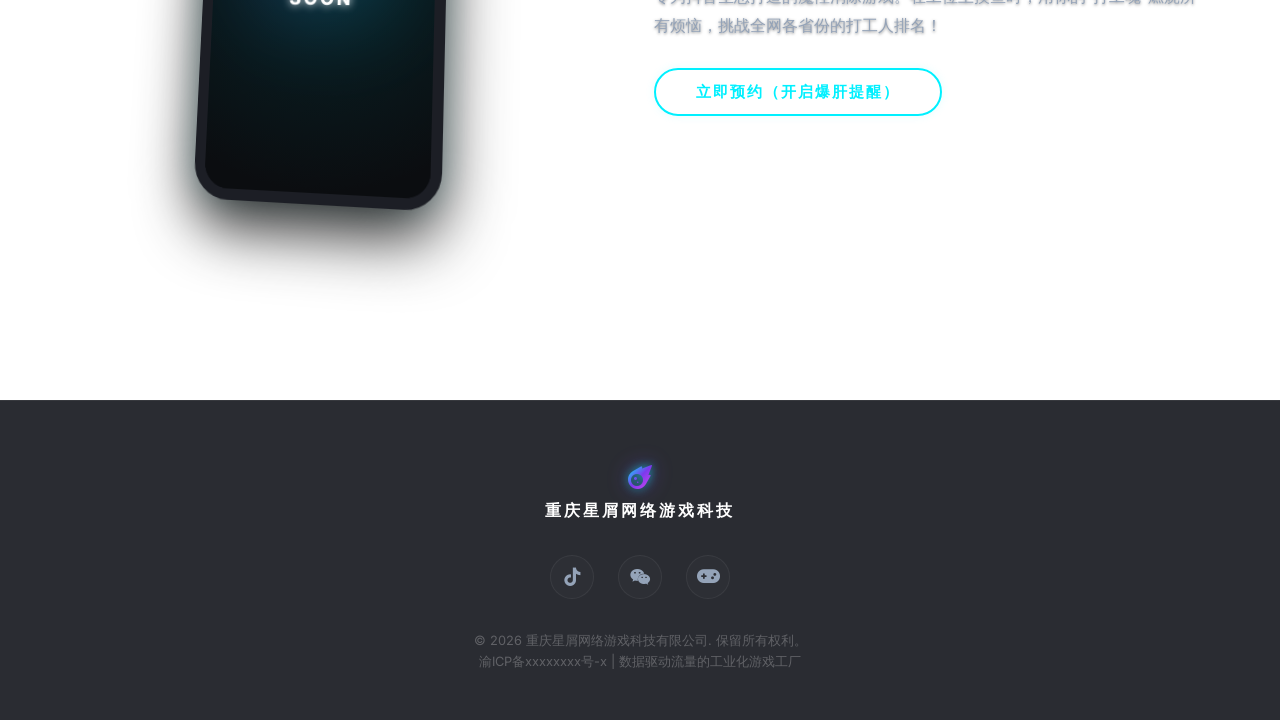
==== commit 00f76bda: "优化代码结构" ====
--- a/index.html
+++ b/index.html
@@ -37,1634 +37,26 @@
     <!-- Meta SEO -->
     <meta name="description" content="重庆星屑网络游戏科技官网。核心团队深耕10年游戏研运，打造抖音小游戏工业化生产流水线。首款力作《热血打工魂》即将登陆抖音，魔性堆叠消除，引爆社畜逆袭狂潮。">
     <meta name="keywords" content="重庆星屑, 星屑游戏, 热血打工魂, 抖音小游戏, 羊了个羊, 工业化流水线, IAA变现, 消除小游戏">
-    <!-- Google Fonts -->
+    <link rel="icon" type="image/svg+xml" href="assets/favicon.svg">
+    <!-- Google Fonts (Orbitron 未被使用，已移除；Inter 仅保留实际用到的字重) -->
     <link rel="preconnect" href="https://fonts.googleapis.com">
     <link rel="preconnect" href="https://fonts.gstatic.com" crossorigin>
-    <link href="https://fonts.googleapis.com/css2?family=Orbitron:wght@400;600;800;900&family=Inter:wght@300;400;500;600;700&display=swap" rel="stylesheet">
-    <!-- Font Awesome -->
-    <link rel="stylesheet" href="https://cdn.jsdelivr.net/npm/@fortawesome/fontawesome-free@6.4.0/css/all.min.css">
+    <link rel="preconnect" href="https://cdn.jsdelivr.net" crossorigin>
+    <link href="https://fonts.googleapis.com/css2?family=Inter:wght@300;400;500;600;700;800;900&display=swap" rel="stylesheet">
+    <!-- Font Awesome：异步加载，避免阻塞首屏渲染 -->
+    <link rel="preload" as="style" href="https://cdn.jsdelivr.net/npm/@fortawesome/fontawesome-free@6.4.0/css/all.min.css" onload="this.onload=null;this.rel='stylesheet'">
+    <noscript><link rel="stylesheet" href="https://cdn.jsdelivr.net/npm/@fortawesome/fontawesome-free@6.4.0/css/all.min.css"></noscript>
     
-    <style>
-        /* ==========================================================================
-           1. 全局设计变量与基础重置 (CSS Reset & Variables)
-           ========================================================================== */
-        :root {
-            --bg-color: #05080f;
-            --primary-gradient: linear-gradient(135deg, #4f46e5 0%, #7c3aed 100%);
-            --stardust-gradient: linear-gradient(135deg, #4f46e5 0%, #a855f7 100%);
-            --accent-neon: #00f0ff;
-            --accent-pink: #d946ef;
-            --accent-gradient: linear-gradient(135deg, #00f0ff 0%, #d946ef 100%);
-            --text-primary: #ffffff;
-            --text-secondary: #94a3b8;
-            --glass-bg: rgba(255, 255, 255, 0.015);
-            --glass-border: rgba(255, 255, 255, 0.06);
-            --font-title: 'Inter', -apple-system, sans-serif;
-            --font-body: 'Inter', -apple-system, sans-serif;
-            --container-width: 1200px;
-        }
-
-        * {
-            box-sizing: border-box;
-            margin: 0;
-            padding: 0;
-        }
-
-        html {
-            font-size: 16px;
-            background: linear-gradient(180deg, #05080f 0%, #111827 40%, #1e1b4b 70%, #0f172a 100%) fixed;
-            color: var(--text-primary);
-            overflow-x: hidden;
-            scroll-behavior: smooth;
-        }
-
-        /* 桌面端开启 Fullpage 滚动捕捉 */
-        @media (min-width: 769px) {
-            html {
-                scroll-snap-type: y mandatory;
-            }
-        }
-
-        /* 视差定位外层容器 */
-        .bg-orb-container {
-            position: fixed;
-            top: 0; left: 0;
-            width: 100vw; height: 100vh;
-            pointer-events: none;
-            z-index: -3;
-            overflow: hidden;
-            transition: transform 0.1s ease-out;
-        }
-
-        /* 氛围光晕层 */
-        .bg-orb {
-            position: absolute;
-            border-radius: 50%;
-            pointer-events: none;
-            filter: blur(80px);
-        }
-
-        /* 音效开关按钮样式 */
-        .sound-toggle-btn {
-            background: rgba(255, 255, 255, 0.04);
-            border: 1px solid rgba(255, 255, 255, 0.08);
-            color: var(--text-secondary);
-            width: 38px;
-            height: 38px;
-            border-radius: 50%;
-            display: flex;
-            align-items: center;
-            justify-content: center;
-            cursor: pointer;
-            transition: all 0.3s ease;
-            margin-left: 1rem;
-            outline: none;
-        }
-        .sound-toggle-btn:hover {
-            color: var(--accent-neon);
-            border-color: var(--accent-neon);
-            box-shadow: 0 0 10px rgba(0, 240, 255, 0.3);
-            background: rgba(0, 240, 255, 0.05);
-        }
-        .sound-toggle-btn.active {
-            color: var(--accent-pink);
-            border-color: var(--accent-pink);
-            box-shadow: 0 0 12px rgba(217, 70, 239, 0.3);
-            background: rgba(217, 70, 239, 0.05);
-        }
-        @media (max-width: 768px) {
-            .sound-toggle-btn {
-                margin-left: 0.5rem;
-            }
-        }
-
-        .bg-orb-tl {
-            width: 100%;
-            max-width: 700px;
-            height: auto;
-            aspect-ratio: 1;
-            top: -200px;
-            left: -200px;
-            background: radial-gradient(circle, rgba(99, 102, 241, 0.35) 0%, transparent 70%);
-            animation: orb-drift-tl 20s ease-in-out infinite;
-            will-change: transform;
-        }
-
-        .bg-orb-br {
-            width: 100%;
-            max-width: 600px;
-            height: auto;
-            aspect-ratio: 1;
-            bottom: -150px;
-            right: -150px;
-            background: radial-gradient(circle, rgba(6, 182, 212, 0.22) 0%, transparent 70%);
-            animation: orb-drift-br 25s ease-in-out infinite;
-            will-change: transform;
-        }
-
-        .bg-orb-ct {
-            width: 100%;
-            max-width: 500px;
-            height: auto;
-            aspect-ratio: 1;
-            top: 30%;
-            left: 35%;
-            background: radial-gradient(circle, rgba(217, 70, 239, 0.25) 0%, transparent 70%);
-            animation: orb-drift-ct 22s ease-in-out infinite;
-            will-change: transform;
-        }
-
-        /* 太空浮游微粒/景深光晕 (Cosmic Space Debris / Bokeh) */
-        .space-bokeh-container {
-            position: fixed;
-            top: 0; left: 0;
-            width: 100vw; height: 100vh;
-            pointer-events: none;
-            z-index: -3;
-            overflow: hidden;
-            transition: transform 0.1s ease-out;
-        }
-        .space-bokeh {
-            position: absolute;
-            border-radius: 50%;
-            background: radial-gradient(circle, rgba(124, 58, 237, 0.35) 0%, rgba(0, 240, 255, 0.22) 50%, transparent 70%);
-            filter: blur(20px);
-            pointer-events: none;
-            will-change: transform;
-        }
-        .space-bokeh-1 {
-            width: 250px; height: 250px;
-            top: 20%; left: 10%;
-            animation: space-float-1 30s ease-in-out infinite;
-        }
-        .space-bokeh-2 {
-            width: 320px; height: 320px;
-            bottom: 15%; right: 15%;
-            animation: space-float-2 40s ease-in-out infinite;
-            background: radial-gradient(circle, rgba(6, 182, 212, 0.25) 0%, rgba(124, 58, 237, 0.15) 60%, transparent 80%);
-        }
-        .space-bokeh-3 {
-            width: 180px; height: 180px;
-            top: 60%; left: 70%;
-            animation: space-float-3 35s ease-in-out infinite;
-        }
-
-        @keyframes orb-drift-tl {
-            0%, 100% { transform: translate(0, 0) scale(1); }
-            50% { transform: translate(100px, 80px) scale(1.15); }
-        }
-        @keyframes orb-drift-br {
-            0%, 100% { transform: translate(0, 0) scale(1); }
-            50% { transform: translate(-100px, -60px) scale(1.1); }
-        }
-        @keyframes orb-drift-ct {
-            0%, 100% { transform: translate(0, 0) scale(1); }
-            50% { transform: translate(-80px, 80px) scale(1.2); }
-        }
-        @keyframes space-float-1 {
-            0%, 100% { transform: translate(0, 0) rotate(0deg) scale(1); }
-            50% { transform: translate(180px, 120px) rotate(180deg) scale(1.2); }
-        }
-        @keyframes space-float-2 {
-            0%, 100% { transform: translate(0, 0) rotate(0deg) scale(1); }
-            50% { transform: translate(-150px, -180px) rotate(-180deg) scale(1.1); }
-        }
-        @keyframes space-float-3 {
-            0%, 100% { transform: translate(0, 0) rotate(0deg) scale(1); }
-            50% { transform: translate(120px, -90px) rotate(120deg) scale(1.25); }
-        }
-
-        /* 太空坐标网格背景 */
-        .bg-grid-mask {
-            position: fixed;
-            top: 0; left: 0;
-            width: 100vw; height: 100vh;
-            background-image: 
-                linear-gradient(rgba(255, 255, 255, 0.02) 1px, transparent 1px),
-                linear-gradient(90deg, rgba(255, 255, 255, 0.02) 1px, transparent 1px);
-            background-size: 50px 50px;
-            background-position: center center;
-            pointer-events: none;
-            z-index: -4;
-            opacity: 0.5;
-        }
-
-        /* CSS 随机流星雨 */
-        .meteor-shower {
-            position: fixed;
-            top: 0; left: 0;
-            width: 100vw; height: 100vh;
-            pointer-events: none;
-            z-index: -2;
-            overflow: hidden;
-        }
-        .space-meteor {
-            position: absolute;
-            width: 1.5px;
-            height: 80px;
-            background: linear-gradient(180deg, rgba(0, 240, 255, 1) 0%, rgba(124, 58, 237, 0.3) 50%, transparent 100%);
-            opacity: 0;
-            transform: rotate(45deg);
-            animation: shooting-star 8s linear infinite;
-        }
-        .space-meteor:nth-child(1) { top: -10%; left: 30%; animation-delay: 0s; animation-duration: 6s; }
-        .space-meteor:nth-child(2) { top: -10%; left: 65%; animation-delay: 2.5s; animation-duration: 8s; }
-        .space-meteor:nth-child(3) { top: -10%; left: 15%; animation-delay: 4.8s; animation-duration: 7s; }
-        .space-meteor:nth-child(4) { top: -10%; left: 85%; animation-delay: 1.2s; animation-duration: 9s; }
-        .space-meteor:nth-child(5) { top: -10%; left: 45%; animation-delay: 6.2s; animation-duration: 10s; }
-
-        @keyframes shooting-star {
-            0% {
-                transform: translate3d(0, 0, 0) rotate(45deg);
-                opacity: 0;
-            }
-            8% {
-                opacity: 0.8;
-            }
-            28% {
-                transform: translate3d(400px, 400px, 0) rotate(45deg);
-                opacity: 0;
-            }
-            100% {
-                transform: translate3d(400px, 400px, 0) rotate(45deg);
-                opacity: 0;
-            }
-        }
-
-        /* 极光光带 */
-        .aurora-band {
-            position: fixed;
-            left: -100%;
-            width: 300%;
-            pointer-events: none;
-            z-index: -2;
-            opacity: 0.05;
-            filter: blur(40px);
-        }
-
-        .aurora-band-1 {
-            top: 28%;
-            height: 120px;
-            background: linear-gradient(90deg, transparent 0%, #6366f1 30%, #a855f7 55%, #d946ef 75%, transparent 100%);
-            animation: aurora-drift 90s linear infinite;
-        }
-
-        .aurora-band-2 {
-            top: 62%;
-            height: 80px;
-            background: linear-gradient(90deg, transparent 0%, #00f0ff 25%, #6366f1 60%, transparent 100%);
-            animation: aurora-drift 90s linear infinite reverse;
-            animation-delay: -45s;
-        }
-
-        @keyframes aurora-drift {
-            from { transform: translateX(0); }
-            to   { transform: translateX(33.33%); }
-        }
-
-        body {
-            font-family: var(--font-body);
-            background-color: transparent;
-            min-height: 100vh;
-            line-height: 1.65;
-            -webkit-font-smoothing: antialiased;
-            -moz-osx-font-smoothing: grayscale;
-        }
-
-        /* 滚动条美化 */
-        ::-webkit-scrollbar {
-            width: 8px;
-            height: 8px;
-        }
-        ::-webkit-scrollbar-track {
-            background: var(--bg-color);
-        }
-        ::-webkit-scrollbar-thumb {
-            background: linear-gradient(180deg, #7c3aed, #00f0ff);
-            border-radius: 4px;
-        }
-        ::-webkit-scrollbar-thumb:hover {
-            background: var(--accent-neon);
-        }
-
-        /* 导航栏 */
-        .nav-bar {
-            position: fixed;
-            top: 0; left: 0; right: 0;
-            z-index: 100;
-            background: linear-gradient(180deg, rgba(11, 13, 16, 0.92) 0%, transparent 100%);
-            padding: 1.2rem 2.5rem;
-            display: flex;
-            align-items: center;
-            justify-content: space-between;
-            border-bottom: 1px solid var(--glass-border);
-            backdrop-filter: blur(8px);
-        }
-
-        .nav-logo {
-            text-decoration: none;
-            display: flex;
-            align-items: center;
-            gap: 0.6rem;
-            transition: transform 0.3s ease;
-        }
-
-        .nav-logo:hover {
-            transform: scale(1.05);
-        }
-
-        .nav-logo-icon {
-            font-size: 1.25rem;
-            background: linear-gradient(135deg, #00f0ff 0%, #7c3aed 50%, #d946ef 100%);
-            -webkit-background-clip: text;
-            -webkit-text-fill-color: transparent;
-            filter: drop-shadow(0 0 5px rgba(0, 240, 255, 0.6)) 
-                    drop-shadow(0 0 10px rgba(124, 58, 237, 0.4));
-            flex-shrink: 0;
-            display: inline-block;
-            animation: meteor-pulse 3s infinite ease-in-out;
-        }
-
-        .nav-logo-text {
-            font-family: var(--font-title);
-            font-size: 1.1rem;
-            font-weight: 900;
-            letter-spacing: 2px;
-            transform: skewX(-6deg);
-            background: linear-gradient(90deg, #ffffff 0%, #b886f8 25%, #00f0ff 50%, #b886f8 75%, #ffffff 100%);
-            background-size: 200% auto;
-            -webkit-background-clip: text;
-            -webkit-text-fill-color: transparent;
-            filter: drop-shadow(0 0 4px rgba(168, 85, 247, 0.5));
-            display: inline-block;
-            animation: text-shine 6s linear infinite;
-        }
-
-        .nav-links {
-            display: flex;
-            gap: 2.5rem;
-            list-style: none;
-        }
-
-        .nav-links a {
-            font-family: var(--font-title);
-            font-size: 0.72rem;
-            font-weight: 600;
-            letter-spacing: 2px;
-            color: var(--text-secondary);
-            text-decoration: none;
-            text-transform: uppercase;
-            transition: color 0.3s ease;
-            position: relative;
-            padding-bottom: 4px;
-        }
-
-        .nav-links a::after {
-            content: '';
-            position: absolute;
-            bottom: 0; left: 0;
-            width: 0; height: 2px;
-            background: linear-gradient(90deg, #00f0ff, #7c3aed);
-            transition: width 0.3s ease;
-        }
-
-        .nav-links a:hover {
-            color: #00f0ff;
-            text-shadow: 0 0 8px rgba(0, 240, 255, 0.6);
-        }
-        .nav-links a:hover::after { width: 100%; }
-
-        /* 汉堡按钮 */
-        .nav-hamburger {
-            display: none;
-            flex-direction: column;
-            gap: 5px;
-            cursor: pointer;
-            padding: 4px;
-            background: none;
-            border: none;
-        }
-
-        .nav-hamburger span {
-            display: block;
-            width: 100%;
-            max-width: 22px;
-            height: 2px;
-            background: var(--text-primary);
-            border-radius: 2px;
-            transition: all 0.3s ease;
-        }
-
-        /* 移动端抽屉菜单 */
-        .nav-drawer {
-            display: none;
-            position: fixed;
-            top: 0; left: 0; right: 0; bottom: 0;
-            background: rgba(11, 13, 16, 0.97);
-            backdrop-filter: blur(20px);
-            z-index: 99;
-            flex-direction: column;
-            align-items: center;
-            justify-content: center;
-            gap: 2.5rem;
-        }
-
-        .nav-drawer.open { display: flex; }
-
-        .nav-drawer a {
-            font-family: var(--font-title);
-            font-size: 1.2rem;
-            font-weight: 700;
-            letter-spacing: 4px;
-            color: var(--text-secondary);
-            text-decoration: none;
-            text-transform: uppercase;
-            transition: color 0.3s ease;
-        }
-
-        .nav-drawer a:hover {
-            color: #00f0ff;
-            text-shadow: 0 0 10px rgba(0, 240, 255, 0.6);
-        }
-
-        .nav-drawer-close {
-            position: absolute;
-            top: 1.5rem; right: 1.5rem;
-            background: none;
-            border: none;
-            color: var(--text-secondary);
-            font-size: 1.5rem;
-            cursor: pointer;
-        }
-
-        @media (max-width: 768px) {
-            .nav-links { display: none; }
-            .nav-hamburger { display: flex; }
-        }
-
-        /* ==========================================================================
-           2. 核心交互组件 (Canvas Particles & Mouse Glow)
-           ========================================================================== */
-        /* Canvas 粒子背景 */
-        #particle-canvas {
-            position: fixed;
-            top: 0;
-            left: 0;
-            width: 100vw;
-            height: 100vh;
-            overflow: hidden;
-            z-index: -2;
-            pointer-events: none;
-            opacity: 0.5;
-            will-change: transform;
-        }
-
-        /* 鼠标跟随暖橘色光晕 */
-        .mouse-halo {
-            position: fixed;
-            top: 0;
-            left: 0;
-            --halo-size: min(600px, 100vw);
-            width: var(--halo-size);
-            height: var(--halo-size);
-            margin-left: calc(var(--halo-size) * -0.5);
-            margin-top: calc(var(--halo-size) * -0.5);
-            border-radius: 50%;
-            background: radial-gradient(circle, rgba(0, 240, 255, 0.08) 0%, rgba(79, 70, 229, 0.02) 55%, rgba(0,0,0,0) 70%);
-            pointer-events: none;
-            z-index: -1;
-            transform: translate3d(0, 0, 0);
-            will-change: transform;
-        }
-
-        /* ==========================================================================
-           3. 通用组件与玻璃态卡片
-           ========================================================================== */
-        .container {
-            max-width: var(--container-width);
-            margin: 0 auto;
-            padding: 0 2rem;
-            width: 100%;
-            z-index: 5;
-        }
-
-        section {
-            display: flex;
-            align-items: center;
-            position: relative;
-            width: 100%;
-            overflow: hidden;
-        }
-
-        @media (min-width: 769px) {
-            section {
-                scroll-snap-align: start;
-                scroll-snap-stop: always;
-                height: 100vh;
-            }
-        }
-        @media (max-width: 768px) {
-            section {
-                min-height: 100vh;
-                height: auto;
-                padding: 100px 0;
-            }
-        }
-
-        .gradient-text-purple {
-            background: var(--stardust-gradient);
-            -webkit-background-clip: text;
-            -webkit-text-fill-color: transparent;
-            background-clip: text;
-            display: inline-block;
-        }
-
-        .gradient-text-accent {
-            background: var(--accent-gradient);
-            -webkit-background-clip: text;
-            -webkit-text-fill-color: transparent;
-            background-clip: text;
-            display: inline-block;
-        }
-
-        /* 卡片 — 实色背景，不依赖 backdrop-filter（预览/部分 WebView 会渲染异常） */
-        .glass-card {
-            position: relative;
-            border-radius: 20px;
-            background: linear-gradient(160deg, #1c2034, #0f1222);
-            border: 1.2px solid rgba(79, 70, 229, 0.3);
-            box-shadow: 0 15px 35px rgba(0, 0, 0, 0.5), inset 0 1px 0 rgba(255,255,255,0.04);
-            overflow: hidden;
-            animation: border-glow-pulse 6s infinite ease-in-out alternate;
-            transition: transform 0.3s cubic-bezier(0.25, 1, 0.5, 1), border-color 0.3s, box-shadow 0.3s;
-        }
-
-        /* 依次延迟卡片流光与内部扫光动画，形成层叠星光波浪涟漪 (使用负延迟错开相位，立即播放) */
-        .about-counters .glass-card:nth-child(1),
-        .timeline-scroll .glass-card:nth-child(1),
-        .pipeline-container .glass-card:nth-child(1) {
-            animation-delay: 0s;
-        }
-        .about-counters .glass-card:nth-child(1)::before,
-        .timeline-scroll .glass-card:nth-child(1)::before,
-        .pipeline-container .glass-card:nth-child(1)::before {
-            animation-delay: 0s;
-        }
-
-        .about-counters .glass-card:nth-child(2),
-        .timeline-scroll .glass-card:nth-child(2),
-        .pipeline-container .glass-card:nth-child(3) {
-            animation-delay: -1s;
-        }
-        .about-counters .glass-card:nth-child(2)::before,
-        .timeline-scroll .glass-card:nth-child(2)::before,
-        .pipeline-container .glass-card:nth-child(3)::before {
-            animation-delay: -1s;
-        }
-
-        .about-counters .glass-card:nth-child(3),
-        .timeline-scroll .glass-card:nth-child(3),
-        .pipeline-container .glass-card:nth-child(5) {
-            animation-delay: -2s;
-        }
-        .about-counters .glass-card:nth-child(3)::before,
-        .timeline-scroll .glass-card:nth-child(3)::before,
-        .pipeline-container .glass-card:nth-child(5)::before {
-            animation-delay: -2s;
-        }
-
-        .pipeline-container .glass-card:nth-child(7) {
-            animation-delay: -3s;
-        }
-        .pipeline-container .glass-card:nth-child(7)::before {
-            animation-delay: -3s;
-        }
-
-        .glass-card:hover {
-            border-color: rgba(0, 240, 255, 0.8) !important;
-            box-shadow: 0 20px 45px rgba(0, 0, 0, 0.6), 0 0 25px rgba(0, 240, 255, 0.3), inset 0 0 15px rgba(0, 240, 255, 0.15) !important;
-            transform: translateY(-5px);
-        }
-
-        /* 炫酷星尘流光扫光：以色彩倾斜条纹流经，z-index 低于内容 */
-        .glass-card::before {
-            content: '';
-            position: absolute;
-            top: 0; left: 0;
-            width: 75%; height: 100%;
-            background: linear-gradient(90deg, 
-                transparent, 
-                rgba(0, 240, 255, 0.12) 30%, 
-                rgba(124, 58, 237, 0.18) 50%, 
-                rgba(217, 70, 239, 0.12) 70%, 
-                transparent
-            );
-            transform: translateX(-100%) skewX(-15deg);
-            animation: card-sweep 4s ease-in-out infinite;
-            pointer-events: none;
-            z-index: 0;
-            will-change: transform;
-        }
-
-        /* 确保卡片所有直接子元素都在扫光层之上 */
-        .glass-card > * { position: relative; z-index: 1; }
-
-        @keyframes card-sweep {
-            0%   { transform: translateX(-110%) skewX(-15deg); }
-            45%  { transform: translateX(250%) skewX(-15deg); }
-            100% { transform: translateX(250%) skewX(-15deg); }
-        }
-
-        @keyframes border-glow-pulse {
-            0% {
-                /* 蓝紫光效 */
-                border-color: rgba(79, 70, 229, 0.6);
-                box-shadow: 0 15px 35px rgba(0, 0, 0, 0.5), 0 0 20px rgba(79, 70, 229, 0.25), inset 0 1px 0 rgba(255,255,255,0.04);
-            }
-            50% {
-                /* 青色流光 */
-                border-color: rgba(0, 240, 255, 0.7);
-                box-shadow: 0 15px 35px rgba(0, 0, 0, 0.5), 0 0 20px rgba(0, 240, 255, 0.3), inset 0 1px 0 rgba(255,255,255,0.04);
-            }
-            100% {
-                /* 霓虹紫 */
-                border-color: rgba(168, 85, 247, 0.6);
-                box-shadow: 0 15px 35px rgba(0, 0, 0, 0.5), 0 0 20px rgba(168, 85, 247, 0.25), inset 0 1px 0 rgba(255,255,255,0.04);
-            }
-        }
-
-        /* 霓虹技术标签 */
-        .tech-tag {
-            font-family: var(--font-title);
-            font-size: 0.75rem;
-            font-weight: 700;
-            color: var(--accent-neon);
-            border: 1px solid var(--accent-neon);
-            padding: 0.3rem 0.8rem;
-            border-radius: 50px;
-            width: fit-content;
-            letter-spacing: 1px;
-            background: rgba(0, 240, 255, 0.05);
-            text-shadow: 0 0 5px rgba(0, 240, 255, 0.2);
-        }
-
-        /* 滚动进场动画 (Stagger) */
-        .animate-on-scroll {
-            opacity: 0;
-            transform: translateY(40px);
-            transition: opacity 0.8s cubic-bezier(0.25, 1, 0.5, 1), transform 0.8s cubic-bezier(0.25, 1, 0.5, 1);
-            will-change: transform, opacity;
-        }
-
-        .animate-on-scroll.active {
-            opacity: 1;
-            transform: translateY(0);
-        }
-
-        /* ==========================================================================
-           4. 第一屏: Hero Section
-           ========================================================================== */
-        #hero {
-            justify-content: center;
-            text-align: center;
-        }
-
-        .hero-wrapper {
-            display: flex;
-            flex-direction: column;
-            align-items: center;
-            gap: 2rem;
-        }
-
-        /* 游戏手柄与星尘环Logo区域 */
-        .logo-dpad-container {
-            position: relative;
-            width: 100%;
-            max-width: 90px;
-            height: auto;
-            aspect-ratio: 1;
-            display: flex;
-            align-items: center;
-            justify-content: center;
-            margin-bottom: 0.5rem;
-        }
-
-        /* 旋转的星尘环 */
-        .logo-orbit-ring {
-            position: absolute;
-            width: 100%;
-            max-width: 76px;
-            height: auto;
-            aspect-ratio: 1;
-            border: 2px dashed rgba(124, 58, 237, 0.4);
-            border-radius: 50%;
-            animation: spin 15s linear infinite;
-        }
-
-        /* 游戏流星/陨石 Font Awesome 图标样式 */
-        .logo-meteor-icon {
-            position: absolute;
-            font-size: 2.8rem;
-            background: linear-gradient(90deg, #00f0ff 0%, #7c3aed 25%, #d946ef 50%, #7c3aed 75%, #00f0ff 100%);
-            background-size: 200% auto;
-            -webkit-background-clip: text;
-            -webkit-text-fill-color: transparent;
-            filter: drop-shadow(0 0 10px rgba(0, 240, 255, 0.6)) 
-                    drop-shadow(0 0 20px rgba(124, 58, 237, 0.4));
-            animation: meteor-float 4s ease-in-out infinite, text-shine 5s linear infinite;
-            display: inline-block;
-        }
-
-        .logo-sparkle {
-            position: absolute;
-            font-size: 0.75rem;
-            color: #e0f2fe;
-            text-shadow: 0 0 5px #38bdf8, 0 0 10px #818cf8;
-            animation: sparkle-blink 2s infinite alternate;
-        }
-        .logo-sparkle-1 { top: -2px; left: -2px; animation-delay: 0s; }
-        .logo-sparkle-2 { top: -2px; right: -2px; animation-delay: 0.5s; }
-        .logo-sparkle-3 { bottom: -2px; left: -2px; animation-delay: 1s; }
-        .logo-sparkle-4 { bottom: -2px; right: -2px; animation-delay: 1.5s; }
-
-        @keyframes sparkle-blink {
-            0% { transform: scale(0.6); opacity: 0.3; }
-            100% { transform: scale(1.25); opacity: 1; }
-        }
-
-        @keyframes meteor-float {
-            0%, 100% {
-                transform: translateY(0) rotate(0deg);
-            }
-            50% {
-                transform: translateY(-6px) rotate(-8deg);
-            }
-        }
-
-        @keyframes meteor-pulse {
-            0%, 100% {
-                transform: scale(1);
-                filter: drop-shadow(0 0 5px rgba(0, 240, 255, 0.6)) 
-                        drop-shadow(0 0 10px rgba(124, 58, 237, 0.4));
-            }
-            50% {
-                transform: scale(1.1);
-                filter: drop-shadow(0 0 8px rgba(0, 240, 255, 0.8)) 
-                        drop-shadow(0 0 15px rgba(168, 85, 247, 0.6));
-            }
-        }
-
-        .hero-title {
-            font-family: var(--font-title);
-            font-size: clamp(3.2rem, 7vw, 6rem);
-            font-weight: 900;
-            letter-spacing: 4px;
-            line-height: 1.1;
-            background: linear-gradient(90deg, #ffffff 0%, #b886f8 25%, #00f0ff 50%, #b886f8 75%, #ffffff 100%);
-            background-size: 200% auto;
-            -webkit-background-clip: text;
-            -webkit-text-fill-color: transparent;
-            display: inline-block;
-            transform: skewX(-8deg);
-            filter: drop-shadow(0 0 15px rgba(124, 58, 237, 0.5)) 
-                    drop-shadow(0 0 30px rgba(0, 240, 255, 0.3));
-            animation: text-shine 5s linear infinite;
-        }
-
-        @keyframes text-shine {
-            0% { background-position: 0% center; }
-            100% { background-position: 200% center; }
-        }
-
-        .hero-subtitle {
-            font-size: clamp(1.1rem, 2vw, 1.6rem);
-            font-weight: 300;
-            color: var(--text-secondary);
-            letter-spacing: 4px;
-            text-shadow: 0 2px 4px rgba(0, 0, 0, 0.6);
-        }
-
-        /* 《热血打工魂》即将登陆抖音大按钮 */
-        .btn-game-cta {
-            height: 52px;
-            padding: 0 2.8rem;
-            display: inline-flex;
-            align-items: center;
-            justify-content: center;
-            background: var(--accent-gradient);
-            color: #0b0d10;
-            text-decoration: none;
-            font-family: var(--font-title);
-            font-weight: 900;
-            font-size: 1.05rem;
-            letter-spacing: 2px;
-            border-radius: 50px;
-            border: none;
-            cursor: pointer;
-            box-shadow: 0 0 15px rgba(0, 240, 255, 0.4);
-            animation: pulse-breathing 2s infinite ease-in-out;
-            transition: all 0.3s ease;
-            will-change: transform, box-shadow;
-        }
-
-        .btn-game-cta:hover {
-            transform: scale(1.05);
-            box-shadow: 0 0 30px rgba(0, 240, 255, 0.75), 0 0 15px rgba(217, 70, 239, 0.5);
-        }
-
-        @keyframes pulse-breathing {
-            0%, 100% {
-                box-shadow: 0 0 12px rgba(0, 240, 255, 0.35);
-            }
-            50% {
-                box-shadow: 0 0 25px rgba(0, 240, 255, 0.65), 0 0 10px rgba(217, 70, 239, 0.4);
-            }
-        }
-
-        .cta-container {
-            display: flex;
-            flex-direction: column;
-            align-items: center;
-            gap: 0.8rem;
-            margin-top: 1.5rem;
-        }
-
-        .cta-subtext {
-            font-size: 0.85rem;
-            color: var(--accent-neon);
-            font-weight: 500;
-            letter-spacing: 2px;
-        }
-
-        @media (max-width: 768px) {
-            .btn-game-cta {
-                height: 48px; /* 移动端高度防误触 */
-                width: 100%;
-                max-width: 320px;
-                font-size: 0.95rem;
-            }
-        }
-
-        /* ==========================================================================
-           5. 第二屏: About Section
-           ========================================================================== */
-        .about-grid {
-            display: grid;
-            grid-template-columns: 1.1fr 0.9fr;
-            gap: 5rem;
-            align-items: center;
-            width: 100%;
-        }
-
-        .about-text {
-            display: flex;
-            flex-direction: column;
-            gap: 1.5rem;
-        }
-
-        .about-h2 {
-            font-family: var(--font-title);
-            font-size: clamp(2rem, 3.5vw, 2.8rem);
-            font-weight: 800;
-            line-height: 1.25;
-        }
-
-        .about-desc {
-            color: var(--text-secondary);
-            font-size: 1rem;
-            line-height: 1.8;
-            text-shadow: 0 1px 3px rgba(0, 0, 0, 0.5);
-        }
-
-        /* 右侧动态数字看板 */
-        .about-counters {
-            display: grid;
-            grid-template-columns: repeat(3, 1fr);
-            gap: 1.5rem;
-        }
-
-        .counter-card {
-            padding: 2.2rem 1.2rem;
-            text-align: center;
-        }
-
-        .counter-number {
-            font-family: var(--font-title);
-            font-size: 2.2rem;
-            font-weight: 900;
-            color: var(--accent-neon);
-            margin-bottom: 0.5rem;
-            text-shadow: 0 0 10px rgba(0, 240, 255, 0.3);
-        }
-
-        .counter-lbl {
-            font-size: 0.8rem;
-            color: var(--text-secondary);
-            font-weight: 500;
-            line-height: 1.4;
-        }
-
-        /* 时间轴 */
-        .about-timeline {
-            grid-column: 1 / -1;
-            margin-top: 3.5rem;
-            width: 100%;
-        }
-
-        .timeline-scroll {
-            display: flex;
-            gap: 2rem;
-            overflow-x: auto;
-            padding: 1.5rem 0;
-            scroll-snap-type: x mandatory;
-        }
-
-        .timeline-item {
-            flex: 0 0 350px;
-            scroll-snap-align: start;
-            padding: 2rem;
-            display: flex;
-            flex-direction: column;
-            gap: 0.8rem;
-        }
-
-        .timeline-date {
-            font-family: var(--font-title);
-            font-size: 1.15rem;
-            font-weight: 800;
-            color: var(--accent-neon);
-        }
-
-        .timeline-title {
-            font-size: 1.05rem;
-            font-weight: 700;
-        }
-
-        .timeline-desc {
-            font-size: 0.85rem;
-            color: var(--text-secondary);
-            line-height: 1.6;
-            text-shadow: 0 1px 2px rgba(0, 0, 0, 0.4);
-        }
-
-        @media (max-width: 1024px) {
-            .about-grid {
-                grid-template-columns: 1fr;
-                gap: 4rem;
-            }
-        }
-
-        @media (max-width: 768px) {
-            .about-counters {
-                grid-template-columns: 1fr;
-            }
-            .timeline-item {
-                flex: 0 0 280px;
-                padding: 1.5rem;
-            }
-        }
-
-        /* ==========================================================================
-           6. 第三屏: Solution Section（重设计版）
-           ========================================================================== */
-        #solution {
-            flex-direction: column;
-            justify-content: center;
-        }
-
-        .solution-header {
-            text-align: center;
-            margin-bottom: 3.5rem;
-            width: 100%;
-        }
-
-        .solution-title {
-            font-family: var(--font-title);
-            font-size: clamp(1.8rem, 3.5vw, 2.8rem);
-            font-weight: 800;
-            margin-top: 0.6rem;
-        }
-
-        .solution-subtitle {
-            font-size: 0.95rem;
-            color: var(--text-secondary);
-            margin-top: 0.8rem;
-            max-width: 760px;
-            margin-left: auto;
-            margin-right: auto;
-            line-height: 1.7;
-        }
-
-        /* ── 水平流水线容器 ── */
-        .pipeline-container {
-            display: flex;
-            align-items: stretch;
-            width: 100%;
-            position: relative;
-        }
-
-        /* ── 步骤卡片 ── */
-        .pipeline-card {
-            flex: 1;
-            padding: 2.2rem 1.6rem 1.8rem;
-            display: flex;
-            flex-direction: column;
-            gap: 0;
-            min-height: 300px;
-            transition: transform 0.35s cubic-bezier(0.25,1,0.5,1),
-                        box-shadow 0.35s ease;
-            will-change: transform;
-            cursor: default;
-        }
-
-        .pipeline-card:hover {
-            transform: translateY(-6px);
-            box-shadow: 0 24px 48px rgba(0,0,0,0.7), 0 0 20px rgba(251,146,60,0.1);
-        }
-
-        /* 大型步骤编号（装饰性） */
-        .pipeline-step-badge {
-            font-family: var(--font-title);
-            font-size: 3.5rem;
-            font-weight: 900;
-            line-height: 1;
-            margin-bottom: 1rem;
-            background: linear-gradient(135deg, rgba(79,70,229,0.25), rgba(251,146,60,0.15));
-            -webkit-background-clip: text;
-            -webkit-text-fill-color: transparent;
-            background-clip: text;
-            user-select: none;
-            transition: background 0.3s ease;
-        }
-
-        .pipeline-card:hover .pipeline-step-badge {
-            background: linear-gradient(135deg, #7c3aed, #d946ef);
-            -webkit-background-clip: text;
-            background-clip: text;
-        }
-
-        .pipeline-step-num {
-            font-family: var(--font-title);
-            font-size: 0.7rem;
-            font-weight: 800;
-            color: var(--accent-pink);
-            letter-spacing: 2px;
-            text-transform: uppercase;
-            margin-bottom: 0.5rem;
-        }
-
-        .pipeline-card-title {
-            font-size: 1.15rem;
-            font-weight: 700;
-            color: var(--text-primary);
-            margin-bottom: 0.9rem;
-        }
-
-        .pipeline-card-desc {
-            font-size: 0.85rem;
-            color: var(--text-secondary);
-            line-height: 1.75;
-            flex: 1;
-            text-shadow: 0 1px 2px rgba(0, 0, 0, 0.4);
-        }
-
-        .pipeline-card-bar {
-            margin-top: 1.4rem;
-            height: 2px;
-            width: 100%;
-            max-width: 28px;
-            background: var(--accent-gradient);
-            border-radius: 2px;
-            transition: width 0.4s cubic-bezier(0.25,1,0.5,1);
-            will-change: width;
-        }
-
-        .pipeline-card:hover .pipeline-card-bar { width: 100%; }
-
-        /* ── 电流虚线连接器 ── */
-        .pipeline-connector {
-            position: relative;
-            flex: 0 0 40px;
-            align-self: center;
-            height: 60px;
-            display: flex;
-            align-items: center;
-            justify-content: center;
-        }
-
-        /* 虚线轨道 */
-        .pipeline-connector::before {
-            content: '';
-            position: absolute;
-            left: 0; right: 0;
-            top: 50%; transform: translateY(-50%);
-            height: 2px;
-            /* repeating-linear-gradient 模拟虚线 */
-            background: repeating-linear-gradient(
-                90deg,
-                rgba(255,255,255,0.08) 0px,
-                rgba(255,255,255,0.08) 6px,
-                transparent 6px,
-                transparent 12px
-            );
-        }
-
-        /* 流光层：默认透明，hover / .flowing 时亮起 */
-        .pipeline-connector::after {
-            content: '';
-            position: absolute;
-            left: -100%; right: 0;
-            top: 50%; transform: translateY(-50%);
-            height: 2px;
-            width: 200%;
-            background: repeating-linear-gradient(
-                90deg,
-                transparent 0px,
-                transparent 4px,
-                var(--accent-neon) 4px,
-                var(--accent-neon) 10px,
-                transparent 10px,
-                transparent 16px
-            );
-            opacity: 0;
-            filter: blur(0.5px);
-            box-shadow: 0 0 8px var(--accent-neon), 0 0 16px rgba(0, 240, 255, 0.4);
-            transition: opacity 0.3s ease;
-            will-change: transform, opacity;
-        }
-
-        /* 相邻卡片悬停时亮线 */
-        .pipeline-card:hover + .pipeline-connector::after,
-        .pipeline-connector:hover::after {
-            opacity: 1;
-            animation: dash-flow 0.8s linear infinite;
-        }
-
-        /* 滚动触发流光（.flowing 类由 JS 加） */
-        .pipeline-connector.flowing::after {
-            opacity: 1;
-            animation: dash-flow 1.2s linear infinite;
-        }
-
-        @keyframes dash-flow {
-            from { transform: translateY(-50%) translateX(0); }
-            to   { transform: translateY(-50%) translateX(16px); }
-        }
-
-        @keyframes spin {
-            from { transform: rotate(0deg); }
-            to { transform: rotate(360deg); }
-        }
-
-        @keyframes spin-reverse {
-            from { transform: rotate(0deg); }
-            to { transform: rotate(-360deg); }
-        }
-
-        /* 齿轮（保留但移到卡片底部装饰） */
-        .gear-container {
-            display: flex;
-            gap: 6px;
-            margin-top: 0.6rem;
-            align-items: center;
-        }
-
-        .gear {
-            font-size: 1.4rem;
-            color: rgba(0, 240, 255, 0.3);
-            transition: color 0.3s ease;
-        }
-
-        .gear-main { animation: spin 8s linear infinite; animation-play-state: paused; }
-        .gear-sub  { font-size: 1rem; color: rgba(79,70,229,0.3); animation: spin-reverse 5s linear infinite; animation-play-state: paused; }
-
-        .glass-card:hover .gear-main { animation-play-state: running; color: var(--accent-neon); }
-        .glass-card:hover .gear-sub  { animation-play-state: running; color: #7c3aed; }
-
-        /* ── 移动端：竖向堆叠 ── */
-        @media (max-width: 768px) {
-            .pipeline-container { flex-direction: column; gap: 0; }
-
-            .pipeline-card { min-height: auto; }
-
-            .pipeline-connector {
-                width: 60px; height: 40px;
-                flex: 0 0 40px;
-                align-self: flex-start;
-                margin-left: 2.2rem;
-            }
-
-            /* 竖向虚线 */
-            .pipeline-connector::before {
-                left: 50%; right: auto;
-                top: 0; bottom: 0;
-                transform: translateX(-50%);
-                width: 2px; height: 100%;
-                background: repeating-linear-gradient(
-                    180deg,
-                    rgba(255,255,255,0.08) 0px,
-                    rgba(255,255,255,0.08) 6px,
-                    transparent 6px,
-                    transparent 12px
-                );
-            }
-
-            .pipeline-connector::after {
-                left: 50%; top: -100%;
-                width: 2px; height: 200%;
-                transform: translateX(-50%);
-                background: repeating-linear-gradient(
-                    180deg,
-                    transparent 0px, transparent 4px,
-                    var(--accent-neon) 4px, var(--accent-neon) 10px,
-                    transparent 10px, transparent 16px
-                );
-                box-shadow: 0 0 8px var(--accent-neon);
-            }
-
-            .pipeline-connector.flowing::after {
-                animation: dash-flow-v 1.2s linear infinite;
-            }
-
-            .pipeline-card:hover + .pipeline-connector::after { animation: dash-flow-v 0.8s linear infinite; }
-        }
-
-        /* @keyframes 必须在 @media 之外定义，避免部分引擎解析中断 */
-        @keyframes dash-flow-v {
-            from { transform: translateX(-50%) translateY(0); }
-            to   { transform: translateX(-50%) translateY(16px); }
-        }
-
-        /* ==========================================================================
-           7. 第四屏: Product Section
-           ========================================================================== */
-        .product-wrapper {
-            display: grid;
-            grid-template-columns: 0.95fr 1.05fr;
-            gap: 5rem;
-            align-items: center;
-            width: 100%;
-        }
-
-        /* 3D 旋转手机模型框 */
-        .phone-3d-container {
-            perspective: 1200px;
-            display: flex;
-            justify-content: center;
-            align-items: center;
-        }
-
-        .phone-model {
-            width: 100%;
-            max-width: 250px;
-            height: auto;
-            aspect-ratio: 1 / 2;
-            background: #08090d;
-            border: 11px solid #1c1e25;
-            border-radius: 36px;
-            position: relative;
-            transform-style: preserve-3d;
-            transform: rotateY(-15deg) rotateX(8deg);
-            transition: transform 0.8s cubic-bezier(0.25, 1, 0.5, 1);
-            box-shadow: 0 25px 60px rgba(0,0,0,0.85), 0 0 30px rgba(0, 240, 255, 0.15);
-            overflow: hidden;
-        }
-
-        .phone-model:hover {
-            transform: rotateY(15deg) rotateX(8deg) translateZ(10px);
-        }
-
-        .coming-soon-screen {
-            position: absolute;
-            top: 0;
-            left: 0;
-            width: 100%;
-            height: 100%;
-            display: flex;
-            flex-direction: column;
-            justify-content: center;
-            align-items: center;
-            padding: 2rem;
-            text-align: center;
-            background: radial-gradient(circle at center, rgba(0, 240, 255, 0.12) 0%, #0b0d10 90%);
-        }
-
-        .pixel-worker {
-            font-family: var(--font-title);
-            font-size: 2.2rem;
-            font-weight: 900;
-            color: var(--text-primary);
-            text-shadow: 0 0 10px var(--accent-neon);
-            margin-bottom: 0.5rem;
-            letter-spacing: 2px;
-            z-index: 2;
-        }
-
-        .phone-coming-soon {
-            font-family: var(--font-title);
-            font-size: 1.15rem;
-            font-weight: 800;
-            letter-spacing: 3px;
-            color: #ffffff;
-            text-shadow: 0 0 8px #ffffff;
-            z-index: 2;
-            animation: blink 1.5s infinite alternate;
-        }
-
-        @keyframes blink {
-            0% { opacity: 0.4; }
-            100% { opacity: 1; }
-        }
-
-        .neon-glow-blocks {
-            position: absolute;
-            width: 120px;
-            height: 120px;
-            background: linear-gradient(135deg, #7c3aed, #00f0ff);
-            filter: blur(45px);
-            opacity: 0.25;
-            animation: pulse-block 4s infinite alternate;
-        }
-
-        @keyframes pulse-block {
-            0% { transform: scale(0.9); opacity: 0.2; }
-            100% { transform: scale(1.2); opacity: 0.35; }
-        }
-
-        /* 右侧产品介绍 */
-        .product-info {
-            display: flex;
-            flex-direction: column;
-            gap: 1.8rem;
-        }
-
-        .product-tagline {
-            font-family: var(--font-title);
-            font-size: 0.85rem;
-            font-weight: 700;
-            color: var(--accent-neon);
-            letter-spacing: 2px;
-        }
-
-        .product-name {
-            font-family: var(--font-title);
-            font-size: clamp(2.2rem, 4.5vw, 3.2rem);
-            font-weight: 900;
-            line-height: 1.15;
-        }
-
-        .tag-row {
-            display: flex;
-            gap: 1rem;
-            flex-wrap: wrap;
-        }
-
-        .product-description {
-            color: var(--text-secondary);
-            font-size: 1rem;
-            line-height: 1.8;
-            text-shadow: 0 1px 3px rgba(0, 0, 0, 0.5);
-        }
-
-        .btn-register-cta {
-            height: 48px; /* 移动端高度适配 */
-            padding: 0 2.5rem;
-            display: inline-flex;
-            align-items: center;
-            justify-content: center;
-            background: transparent;
-            color: var(--accent-neon);
-            border: 2px solid var(--accent-neon);
-            font-family: var(--font-title);
-            font-weight: 800;
-            font-size: 0.95rem;
-            letter-spacing: 2px;
-            border-radius: 50px;
-            cursor: pointer;
-            width: fit-content;
-            transition: all 0.3s ease;
-            box-shadow: 0 0 10px rgba(0, 240, 255, 0.1);
-        }
-
-        .btn-register-cta:hover {
-            background: var(--accent-neon);
-            color: #0b0d10;
-            box-shadow: 0 0 25px var(--accent-neon);
-            transform: translateY(-2px);
-        }
-
-        @media (max-width: 1024px) {
-            .product-wrapper {
-                grid-template-columns: 1fr;
-                gap: 4rem;
-                text-align: center;
-            }
-            .product-info {
-                align-items: center;
-            }
-            .tag-row {
-                justify-content: center;
-            }
-        }
-
-        /* ==========================================================================
-           8. 第五屏: Footer Section
-           ========================================================================== */
-        #footer {
-            flex-direction: column;
-            justify-content: space-between;
-            padding: 4rem 0 3rem 0;
-            background: rgba(5, 8, 15, 0.85);
-            border-top: 1px solid var(--glass-border);
-            min-height: auto;
-            height: auto;
-            scroll-snap-align: end;
-        }
-
-        .footer-wrapper {
-            display: flex;
-            flex-direction: column;
-            align-items: center;
-            gap: 2rem;
-            width: 100%;
-        }
-
-        .footer-logo-box {
-            display: flex;
-            flex-direction: column;
-            align-items: center;
-            gap: 0.5rem;
-        }
-
-        .footer-company-name {
-            font-family: var(--font-title);
-            font-size: 1rem;
-            font-weight: 800;
-            letter-spacing: 3px;
-            color: var(--text-primary);
-        }
-
-        .footer-logo-icon {
-            font-size: 1.5rem;
-            background: linear-gradient(135deg, #00f0ff 0%, #7c3aed 50%, #d946ef 100%);
-            -webkit-background-clip: text;
-            -webkit-text-fill-color: transparent;
-            filter: drop-shadow(0 0 5px rgba(0, 240, 255, 0.6)) 
-                    drop-shadow(0 0 10px rgba(124, 58, 237, 0.4));
-            display: inline-block;
-        }
-
-        .footer-social-icons {
-            display: flex;
-            gap: 1.5rem;
-        }
-
-        .footer-social-btn {
-            width: 100%;
-            max-width: 44px;
-            height: 44px;
-            aspect-ratio: 1;
-            border-radius: 50%;
-            background: var(--glass-bg);
-            border: 1px solid var(--glass-border);
-            display: flex;
-            align-items: center;
-            justify-content: center;
-            color: var(--text-secondary);
-            font-size: 1.15rem;
-            text-decoration: none;
-            transition: all 0.3s ease;
-        }
-
-        .footer-social-btn:hover {
-            color: #00f0ff;
-            border-color: #00f0ff;
-            transform: translateY(-3px);
-            box-shadow: 0 0 15px rgba(0, 240, 255, 0.35);
-        }
-
-        .footer-copyright {
-            font-size: 0.8rem;
-            color: rgba(255, 255, 255, 0.25);
-            text-align: center;
-            line-height: 1.6;
-        }
-
-        /* ==========================================================================
-           移动端综合适配
-           ========================================================================== */
-        @media (max-width: 768px) {
-            /* 容器边距收窄 */
-            .container { padding: 0 1.25rem; }
-
-            /* section 顶部留出导航高度 */
-            section { padding: 80px 0 60px; }
-            #footer { padding: 3rem 0 2rem; }
-
-            /* 首页首屏高度改用 min-height: 100dvh */
-            #hero {
-                min-height: 100dvh !important;
-                height: auto !important;
-            }
-
-            /* 移动端标题字号优化，避免字号过小影响阅读 */
-            .hero-title { font-size: clamp(1.8rem, 7vw, 2.5rem) !important; }
-            .about-h2 { font-size: clamp(1.4rem, 5vw, 1.8rem) !important; }
-            .timeline-title { font-size: 1rem !important; }
-            .solution-title { font-size: clamp(1.4rem, 5vw, 1.8rem) !important; }
-            .pipeline-card-title { font-size: 1.05rem !important; }
-            .product-name { font-size: clamp(1.5rem, 6vw, 2rem) !important; }
-
-            /* Hero */
-            .hero-wrapper { gap: 1.2rem; }
-            .hero-subtitle { font-size: 0.85rem; letter-spacing: 2px; }
-            .cta-container { margin-top: 0.8rem; }
-
-            /* 所有横向排列的卡片、步骤图强制改为纵向单列 */
-            .about-counters {
-                grid-template-columns: 1fr !important;
-                gap: 1rem !important;
-            }
-            .counter-card { padding: 1.4rem 0.6rem; }
-            .counter-number { font-size: 1.5rem; }
-            .counter-lbl { font-size: 0.7rem; }
-
-            /* 时间轴步骤图强制纵向单列 */
-            .about-timeline { margin-top: 2rem; }
-            .timeline-scroll {
-                flex-direction: column !important;
-                overflow-x: visible !important;
-                scroll-snap-type: none !important;
-                gap: 1.5rem !important;
-            }
-            .timeline-item {
-                flex: 1 1 auto !important;
-                width: 100% !important;
-                max-width: 100% !important;
-                padding: 1.5rem !important;
-            }
-
-            /* About: 文字标题描述 */
-            .about-desc { font-size: 0.9rem; }
-
-            /* Solution */
-            .solution-header { margin-bottom: 2rem; }
-            .solution-subtitle { font-size: 0.85rem; }
-            .pipeline-card { padding: 1.5rem 1.2rem; gap: 1rem; }
-            .pipeline-card-desc { font-size: 0.82rem; }
-
-            /* Product: 手机模型宽度限制为屏幕宽度的 80% */
-            .phone-model {
-                width: 80vw !important;
-                max-width: 80vw !important;
-                height: auto !important;
-                aspect-ratio: 1 / 2 !important;
-                border-width: 8px !important;
-                border-radius: 28px !important;
-            }
-            .pixel-worker { font-size: 1.6rem; }
-            .phone-coming-soon { font-size: 0.85rem; }
-            .product-description { font-size: 0.9rem; }
-            .btn-register-cta { width: 100%; max-width: 280px; justify-content: center; }
-
-            /* 所有按钮触摸高度不小于 44px */
-            button,
-            .btn-game-cta,
-            .btn-register-cta,
-            .nav-hamburger,
-            .nav-drawer-close,
-            .footer-social-btn,
-            .drawer-link {
-                min-height: 44px !important;
-            }
-
-            /* Footer */
-            .footer-company-name { font-size: 0.85rem; letter-spacing: 2px; }
-        }
-
-        /* 超小屏 (≤ 375px) */
-        @media (max-width: 375px) {
-            .hero-title { font-size: 1.6rem !important; }
-            .about-counters { grid-template-columns: 1fr !important; }
-            .counter-card { padding: 1rem !important; }
-        }
-
-        .nav-sim-link {
-            position: relative;
-            color: var(--accent-neon) !important;
-            text-shadow: 0 0 8px rgba(0, 240, 255, 0.6);
-            font-weight: 700 !important;
-        }
-        .nav-sim-link::after {
-            background: linear-gradient(90deg, #00f0ff, #d946ef) !important;
-        }
-        .drawer-sim-link {
-            color: var(--accent-neon) !important;
-            text-shadow: 0 0 10px rgba(0, 240, 255, 0.5);
-        }
-    </style>
+    <link rel="stylesheet" href="assets/css/common.css">
+    <link rel="stylesheet" href="assets/css/index.css">
 </head>
 <body>
+
+    <noscript>
+        <div style="position:fixed;inset:0;z-index:9999;display:flex;align-items:center;justify-content:center;background:#05080f;color:#fff;font-family:sans-serif;text-align:center;padding:2rem;">
+            本站需要启用 JavaScript 才能正常浏览，请在浏览器设置中开启后刷新页面。
+        </div>
+    </noscript>
 
     <!-- 太空坐标网格背景 -->
     <div class="bg-grid-mask"></div>
@@ -1759,6 +151,23 @@
                     《热血打工魂》即将登陆抖音
                 </button>
                 <span class="cta-subtext">打工人，这次真的要逆袭了</span>
+            </div>
+
+            <!-- 动态存档数据卡片 (Live Save Dashboard Card) -->
+            <div id="live-save-card" class="parallax-hero" style="display: none; margin-top: 1.5rem; width: 90%; max-width: 380px; background: rgba(15, 18, 36, 0.75); border: 1.5px solid rgba(0, 240, 255, 0.3); border-radius: 16px; padding: 1.2rem; backdrop-filter: blur(10px); -webkit-backdrop-filter: blur(10px); box-shadow: 0 15px 30px rgba(0,0,0,0.5), 0 0 15px rgba(0, 240, 255, 0.15); transition: all 0.3s ease;">
+                <div style="display: flex; align-items: center; gap: 0.6rem; margin-bottom: 0.8rem; border-bottom: 1px solid rgba(255,255,255,0.08); padding-bottom: 0.5rem;">
+                    <i class="fa-solid fa-gamepad" style="color: var(--accent-neon); font-size: 1.1rem; filter: drop-shadow(0 0 5px var(--accent-neon));"></i>
+                    <span style="font-weight: 800; font-size: 0.9rem; letter-spacing: 1px; color: #fff;">重返您的独立游戏工作室</span>
+                </div>
+                <div style="display: grid; grid-template-columns: 1fr 1fr; gap: 0.5rem 0.8rem; font-size: 0.8rem; color: #94a3b8; text-align: left; margin-bottom: 1rem; line-height: 1.4;">
+                    <div>工作室: <strong id="save-card-name" style="color: #fff;">-</strong></div>
+                    <div>时间: <strong id="save-card-date" style="color: #fff;">-</strong></div>
+                    <div>粉丝数: <strong id="save-card-fans" style="color: var(--accent-pink); font-family: monospace;">-</strong></div>
+                    <div>资产: <strong id="save-card-funds" style="color: var(--accent-neon); font-family: monospace;">-</strong></div>
+                </div>
+                <a href="simulator.html" target="_blank" class="btn-game-cta" style="display: flex; align-items: center; justify-content: center; height: 38px; width: 100%; text-decoration: none; font-size: 0.82rem; background: var(--accent-gradient); text-align: center; border-radius: 50px; color: #0b0d10; font-weight: 900; letter-spacing: 1px; box-shadow: 0 0 10px rgba(0,240,255,0.3); transition: all 0.2s;">
+                    继续您的创业之旅 ➔
+                </a>
             </div>
         </div>
         
@@ -1971,403 +380,6 @@
     </section>
 
     <!-- JavaScript 交互特效逻辑 -->
-    <script>
-        document.addEventListener('DOMContentLoaded', () => {
-
-            /* ==========================================================================
-               1. Canvas 星尘粒子网络背景 (自旋转 + 闪烁 + 鼠标连线)
-               ========================================================================== */
-            class ParticleSystem {
-                constructor(canvas) {
-                    this.canvas = canvas;
-                    this.ctx = canvas.getContext('2d');
-                    this.particles = [];
-                    this.connectionDistance = 110;
-                    this.rotationAngle = 0;
-                    this.resize();
-                    this.init();
-                    window.addEventListener('resize', () => this.resize());
-                }
-
-                resize() {
-                    this.canvas.width = this.canvas.clientWidth;
-                    this.canvas.height = this.canvas.clientHeight;
-                    // 自适应粒子数量
-                    this.particleCount = Math.min(100, Math.floor((this.canvas.width * this.canvas.height) / 16000));
-                    this.init();
-                }
-
-                init() {
-                    this.particles = [];
-                    for (let i = 0; i < this.particleCount; i++) {
-                        this.particles.push({
-                            x: Math.random() * this.canvas.width,
-                            y: Math.random() * this.canvas.height,
-                            vx: (Math.random() - 0.5) * 0.4,
-                            vy: (Math.random() - 0.5) * 0.4,
-                            r: Math.random() * 2 + 0.8,
-                            alpha: Math.random(),
-                            da: (Math.random() * 0.02) + 0.005
-                        });
-                    }
-                }
-
-                draw(mouseXPos, mouseYPos) {
-                    this.ctx.clearRect(0, 0, this.canvas.width, this.canvas.height);
-                    
-                    // 粒子自旋偏转效果 (模拟星尘微旋)
-                    this.ctx.save();
-                    this.ctx.translate(this.canvas.width / 2, this.canvas.height / 2);
-                    this.rotationAngle += 0.00015;
-                    this.ctx.rotate(this.rotationAngle);
-                    this.ctx.translate(-this.canvas.width / 2, -this.canvas.height / 2);
-
-                    for (let i = 0; i < this.particles.length; i++) {
-                        let p = this.particles[i];
-
-                        // 鼠标引力场吸附与自旋微动交互 (Gravity field pull)
-                        if (mouseXPos && mouseYPos) {
-                            let dx = mouseXPos - p.x;
-                            let dy = mouseYPos - p.y;
-                            let dist = Math.sqrt(dx * dx + dy * dy);
-                            if (dist < 200) {
-                                let force = (200 - dist) / 200 * 0.08;
-                                p.vx += (dx / dist) * force;
-                                p.vy += (dy / dist) * force;
-
-                                // 速度阈值限制，防止粒子飞逸
-                                let speed = Math.sqrt(p.vx * p.vx + p.vy * p.vy);
-                                if (speed > 0.8) {
-                                    p.vx = (p.vx / speed) * 0.8;
-                                    p.vy = (p.vy / speed) * 0.8;
-                                }
-                            }
-                        }
-
-                        p.x += p.vx;
-                        p.y += p.vy;
-
-                        // 触壁反弹
-                        if (p.x < 0 || p.x > this.canvas.width) p.vx *= -1;
-                        if (p.y < 0 || p.y > this.canvas.height) p.vy *= -1;
-
-                        // 闪烁
-                        p.alpha += p.da;
-                        if (p.alpha > 1 || p.alpha < 0.2) p.da *= -1;
-
-                        this.ctx.fillStyle = `rgba(255, 255, 255, ${p.alpha * 0.75})`;
-                        this.ctx.beginPath();
-                        this.ctx.arc(p.x, p.y, p.r, 0, Math.PI * 2);
-                        this.ctx.fill();
-
-                        // 粒子间连线 (星空网络)
-                        for (let j = i + 1; j < this.particles.length; j++) {
-                            let p2 = this.particles[j];
-                            let dx = p.x - p2.x;
-                            let dy = p.y - p2.y;
-                            let dist = Math.sqrt(dx * dx + dy * dy);
-
-                            if (dist < this.connectionDistance) {
-                                let alpha = (1 - dist / this.connectionDistance) * 0.08;
-                                this.ctx.strokeStyle = `rgba(79, 70, 229, ${alpha})`;
-                                this.ctx.lineWidth = 0.5;
-                                this.ctx.beginPath();
-                                this.ctx.moveTo(p.x, p.y);
-                                this.ctx.lineTo(p2.x, p2.y);
-                                this.ctx.stroke();
-                            }
-                        }
-                    }
-                    this.ctx.restore();
-
-                    // 鼠标连线 (非旋转坐标系中连接)
-                    if (mouseXPos && mouseYPos) {
-                        for (let i = 0; i < this.particles.length; i++) {
-                            let p = this.particles[i];
-                            let dx = p.x - mouseXPos;
-                            let dy = p.y - mouseYPos;
-                            let dist = Math.sqrt(dx * dx + dy * dy);
-
-                            if (dist < 150) {
-                                let alpha = (1 - dist / 150) * 0.22;
-                                this.ctx.strokeStyle = `rgba(0, 240, 255, ${alpha})`;
-                                this.ctx.lineWidth = 0.8;
-                                this.ctx.beginPath();
-                                this.ctx.moveTo(p.x, p.y);
-                                this.ctx.lineTo(mouseXPos, mouseYPos);
-                                this.ctx.stroke();
-                            }
-                        }
-                    }
-                }
-            }
-
-            const canvas = document.getElementById('particle-canvas');
-            const system = new ParticleSystem(canvas);
-
-            /* ==========================================================================
-               2. 鼠标跟随暖橘色光晕与前景视差 (Lerp Follow & Parallax)
-               ========================================================================== */
-            const glow = document.getElementById('mouse-glow');
-            let mouseX = window.innerWidth / 2;
-            let mouseY = window.innerHeight / 2;
-            let glowX = mouseX;
-            let glowY = mouseY;
-
-            let parallaxX = 0;
-            let parallaxY = 0;
-            let targetParallaxX = 0;
-            let targetParallaxY = 0;
-
-            window.addEventListener('mousemove', (e) => {
-                mouseX = e.clientX;
-                mouseY = e.clientY;
-
-                // 转换坐标用于视差 (-0.5 到 0.5)
-                targetParallaxX = (e.clientX / window.innerWidth) - 0.5;
-                targetParallaxY = (e.clientY / window.innerHeight) - 0.5;
-            }, { passive: true });
-
-            function updateLoop() {
-                const lerpFactor = 0.08;
-                // 光晕跟随
-                glowX += (mouseX - glowX) * lerpFactor;
-                glowY += (mouseY - glowY) * lerpFactor;
-                glow.style.transform = `translate3d(${glowX}px, ${glowY}px, 0)`;
-
-                // 视差偏转
-                parallaxX += (targetParallaxX - parallaxX) * lerpFactor;
-                parallaxY += (targetParallaxY - parallaxY) * lerpFactor;
-                
-                canvas.style.transform = `translate3d(${parallaxX * 20}px, ${parallaxY * 20}px, 0)`;
-
-                const heroes = document.querySelectorAll('.parallax-hero');
-                heroes.forEach(el => {
-                    el.style.transform = `translate3d(${parallaxX * -15}px, ${parallaxY * -15}px, 0)`;
-                });
-
-                // Canvas 粒子渲染
-                system.draw(mouseX, mouseY);
-
-                requestAnimationFrame(updateLoop);
-            }
-            updateLoop();
-
-
-            /* ==========================================================================
-               3. 滚动触发进场动画与数字增长 (Stagger & Counters)
-               ========================================================================== */
-            
-            // 3.1 累加数字增长
-            const counters = document.querySelectorAll('.counter-val');
-            const counterObserver = new IntersectionObserver((entries) => {
-                entries.forEach(entry => {
-                    if (entry.isIntersecting) {
-                        const target = entry.target;
-                        const targetVal = parseInt(target.getAttribute('data-target'), 10);
-                        let currentVal = 0;
-                        const duration = 2000;
-                        const startTime = performance.now();
-
-                        function count(now) {
-                            const elapsed = now - startTime;
-                            const progress = Math.min(elapsed / duration, 1);
-                            const easeOutQuad = progress * (2 - progress);
-                            currentVal = Math.floor(easeOutQuad * targetVal);
-                            target.innerText = currentVal;
-
-                            if (progress < 1) {
-                                requestAnimationFrame(count);
-                            } else {
-                                target.innerText = targetVal;
-                            }
-                        }
-                        
-                        requestAnimationFrame(count);
-                        counterObserver.unobserve(target);
-                    }
-                });
-            }, { threshold: 0.5 });
-
-            counters.forEach(c => counterObserver.observe(c));
-
-            // 3.2 滚动入场效果触发 (包含每个卡片 0.1s Stagger 错落延迟)
-            const scrollElements = document.querySelectorAll('.animate-on-scroll');
-            const elementObserver = new IntersectionObserver((entries) => {
-                entries.forEach(entry => {
-                    if (entry.isIntersecting) {
-                        entry.target.classList.add('active');
-                        elementObserver.unobserve(entry.target);
-                    }
-                });
-            }, { threshold: 0.15 });
-
-            scrollElements.forEach(el => elementObserver.observe(el));
-
-            /* 流水线连接线：进入视口时触发流光 */
-            const pipelineContainer = document.getElementById('pipeline-container');
-            if (pipelineContainer) {
-                const connectorObserver = new IntersectionObserver((entries) => {
-                    entries.forEach(entry => {
-                        const connectors = pipelineContainer.querySelectorAll('.pipeline-connector');
-                        connectors.forEach((c, i) => {
-                            if (entry.isIntersecting) {
-                                setTimeout(() => c.classList.add('flowing'), i * 150);
-                            } else {
-                                c.classList.remove('flowing');
-                            }
-                        });
-                    });
-                }, { threshold: 0.3 });
-                connectorObserver.observe(pipelineContainer);
-            }
-
-            /* 汉堡菜单开关 */
-            const hamburger = document.getElementById('nav-hamburger');
-            const drawer = document.getElementById('nav-drawer');
-            const drawerClose = document.getElementById('nav-drawer-close');
-
-            hamburger.addEventListener('click', () => drawer.classList.add('open'));
-            drawerClose.addEventListener('click', () => drawer.classList.remove('open'));
-            drawer.querySelectorAll('.drawer-link').forEach(link => {
-                link.addEventListener('click', () => drawer.classList.remove('open'));
-            });
-
-            /* ==========================================================================
-               4. 3D 卡片悬停陀螺仪倾斜 (3D Card Tilt)
-               ========================================================================== */
-            const cards = document.querySelectorAll('.glass-card');
-            cards.forEach(card => {
-                card.addEventListener('mousemove', (e) => {
-                    // 仅在非移动端时触发 3D 倾斜，保障移动端触摸滚动体验
-                    if (window.innerWidth <= 768) {
-                        card.style.transform = '';
-                        return;
-                    }
-                    const rect = card.getBoundingClientRect();
-                    const x = e.clientX - rect.left - rect.width / 2;
-                    const y = e.clientY - rect.top - rect.height / 2;
-                    const rotY = (x / (rect.width / 2)) * 8;
-                    const rotX = -(y / (rect.height / 2)) * 8;
-                    card.style.transition = 'transform 0.08s ease, border-color 0.3s, box-shadow 0.3s';
-                    card.style.transform = `perspective(1000px) rotateX(${rotX}deg) rotateY(${rotY}deg) translateY(-8px)`;
-                });
-                card.addEventListener('mouseleave', () => {
-                    card.style.transition = 'transform 0.5s cubic-bezier(0.25, 1, 0.5, 1), border-color 0.3s, box-shadow 0.3s';
-                    card.style.transform = 'perspective(1000px) rotateX(0deg) rotateY(0deg) translateY(0)';
-                });
-            });
-
-            /* ==========================================================================
-               5. 视差滚动与音效引擎 (Parallax & Audio Engine)
-               ========================================================================== */
-            
-            // 5.1 视差滚动
-            const orbContainer = document.getElementById('bg-orb-container');
-            const bokehContainer = document.querySelector('.space-bokeh-container');
-
-            document.addEventListener('mousemove', (e) => {
-                if (window.innerWidth <= 768) return;
-                const moveX = (e.clientX - window.innerWidth / 2) * 0.015;
-                const moveY = (e.clientY - window.innerHeight / 2) * 0.015;
-                
-                if (orbContainer) {
-                    orbContainer.style.transform = `translate(${moveX * 0.5}px, ${moveY * 0.5}px)`;
-                }
-                if (bokehContainer) {
-                    bokehContainer.style.transform = `translate(${moveX * -0.4}px, ${moveY * -0.4}px)`;
-                }
-            });
-
-            // 5.2 Web Audio API 音效合成引擎
-            let audioCtx = null;
-            let soundEnabled = false;
-
-            function initAudio() {
-                if (!audioCtx) {
-                    audioCtx = new (window.AudioContext || window.webkitAudioContext)();
-                }
-                if (audioCtx.state === 'suspended') {
-                    audioCtx.resume();
-                }
-            }
-
-            window.playHoverSound = function() {
-                if (!soundEnabled) return;
-                initAudio();
-                const osc = audioCtx.createOscillator();
-                const gainNode = audioCtx.createGain();
-                
-                osc.type = 'sine';
-                osc.frequency.setValueAtTime(800, audioCtx.currentTime);
-                osc.frequency.exponentialRampToValueAtTime(1300, audioCtx.currentTime + 0.08);
-                
-                gainNode.gain.setValueAtTime(0.02, audioCtx.currentTime);
-                gainNode.gain.exponentialRampToValueAtTime(0.0001, audioCtx.currentTime + 0.08);
-                
-                osc.connect(gainNode);
-                gainNode.connect(audioCtx.destination);
-                
-                osc.start();
-                osc.stop(audioCtx.currentTime + 0.08);
-            };
-
-            window.playClickSound = function() {
-                if (!soundEnabled) return;
-                initAudio();
-                const osc = audioCtx.createOscillator();
-                const gainNode = audioCtx.createGain();
-                
-                osc.type = 'triangle';
-                osc.frequency.setValueAtTime(1500, audioCtx.currentTime);
-                osc.frequency.exponentialRampToValueAtTime(600, audioCtx.currentTime + 0.12);
-                
-                gainNode.gain.setValueAtTime(0.04, audioCtx.currentTime);
-                gainNode.gain.exponentialRampToValueAtTime(0.0001, audioCtx.currentTime + 0.12);
-                
-                osc.connect(gainNode);
-                gainNode.connect(audioCtx.destination);
-                
-                osc.start();
-                osc.stop(audioCtx.currentTime + 0.12);
-            };
-
-            window.toggleGlobalSound = function(e) {
-                if (e) e.stopPropagation();
-                soundEnabled = !soundEnabled;
-                initAudio();
-                const btn = document.getElementById('sound-toggle-btn');
-                if (soundEnabled) {
-                    btn.classList.add('active');
-                    btn.innerHTML = '<i class="fa-solid fa-volume-high"></i>';
-                    playClickSound();
-                } else {
-                    btn.classList.remove('active');
-                    btn.innerHTML = '<i class="fa-solid fa-volume-xmark"></i>';
-                }
-            };
-
-            // 监听并绑定音效
-            const interactiveElements = document.querySelectorAll(
-                '.nav-links a, .nav-drawer a, .nav-logo, .pipeline-card, .btn-game-cta, .nav-hamburger, .tab-btn'
-            );
-            interactiveElements.forEach(el => {
-                el.addEventListener('mouseenter', () => {
-                    playHoverSound();
-                });
-                el.addEventListener('click', () => {
-                    playClickSound();
-                });
-            });
-
-            // 针对第一次点击激活 AudioContext
-            document.addEventListener('click', () => {
-                if (audioCtx && audioCtx.state === 'suspended') {
-                    audioCtx.resume();
-                }
-            }, { once: true });
-
-        });
-    </script>
+    <script src="assets/js/index.js"></script>
 </body>
 </html>
--- a/assets/css/common.css
+++ b/assets/css/common.css
@@ -0,0 +1,39 @@
+/* ==========================================================================
+   共享设计令牌与基础重置 (Shared Design Tokens & Reset)
+   官网与模拟器两页共用；必须在各自页面 CSS 之前加载。
+   ========================================================================== */
+:root {
+    --bg-color: #05080f;
+    --accent-neon: #00f0ff;
+    --accent-pink: #d946ef;
+    --accent-gradient: linear-gradient(135deg, #00f0ff 0%, #d946ef 100%);
+    --text-primary: #ffffff;
+    --text-secondary: #94a3b8;
+    --font-title: 'Inter', -apple-system, sans-serif;
+    --font-body: 'Inter', -apple-system, sans-serif;
+}
+
+* {
+    box-sizing: border-box;
+    margin: 0;
+    padding: 0;
+}
+
+/* 无障碍：尊重系统“减少动态效果”偏好，关闭大幅动画/视差，缓解前庭不适并省电 */
+@media (prefers-reduced-motion: reduce) {
+    *,
+    *::before,
+    *::after {
+        animation-duration: 0.001ms !important;
+        animation-iteration-count: 1 !important;
+        transition-duration: 0.001ms !important;
+        scroll-behavior: auto !important;
+    }
+}
+
+/* 标签页切到后台时暂停常驻 CSS 动画（粒子 canvas 的 rAF 浏览器会自动暂停） */
+body.anim-paused *,
+body.anim-paused *::before,
+body.anim-paused *::after {
+    animation-play-state: paused !important;
+}
--- a/assets/css/index.css
+++ b/assets/css/index.css
@@ -0,0 +1,1606 @@
+
+        /* ==========================================================================
+           1. 全局设计变量与基础重置 (CSS Reset & Variables)
+           ========================================================================== */
+        /* 页面专属令牌（共享令牌与 reset 见 common.css） */
+        :root {
+            --primary-gradient: linear-gradient(135deg, #4f46e5 0%, #7c3aed 100%);
+            --stardust-gradient: linear-gradient(135deg, #4f46e5 0%, #a855f7 100%);
+            --glass-bg: rgba(255, 255, 255, 0.015);
+            --glass-border: rgba(255, 255, 255, 0.06);
+            --container-width: 1200px;
+        }
+
+        html {
+            font-size: 16px;
+            background: linear-gradient(180deg, #05080f 0%, #111827 40%, #1e1b4b 70%, #0f172a 100%) fixed;
+            color: var(--text-primary);
+            overflow-x: hidden;
+            scroll-behavior: smooth;
+        }
+
+        /* 桌面端开启 Fullpage 滚动捕捉 */
+        @media (min-width: 769px) {
+            html {
+                scroll-snap-type: y mandatory;
+            }
+        }
+
+        /* 视差定位外层容器 */
+        .bg-orb-container {
+            position: fixed;
+            top: 0; left: 0;
+            width: 100vw; height: 100vh;
+            pointer-events: none;
+            z-index: -3;
+            overflow: hidden;
+            transition: transform 0.1s ease-out;
+        }
+
+        /* 氛围光晕层 */
+        .bg-orb {
+            position: absolute;
+            border-radius: 50%;
+            pointer-events: none;
+            filter: blur(80px);
+        }
+
+        /* 音效开关按钮样式 */
+        .sound-toggle-btn {
+            background: rgba(255, 255, 255, 0.04);
+            border: 1px solid rgba(255, 255, 255, 0.08);
+            color: var(--text-secondary);
+            width: 38px;
+            height: 38px;
+            border-radius: 50%;
+            display: flex;
+            align-items: center;
+            justify-content: center;
+            cursor: pointer;
+            transition: all 0.3s ease;
+            margin-left: 1rem;
+            outline: none;
+        }
+        .sound-toggle-btn:hover {
+            color: var(--accent-neon);
+            border-color: var(--accent-neon);
+            box-shadow: 0 0 10px rgba(0, 240, 255, 0.3);
+            background: rgba(0, 240, 255, 0.05);
+        }
+        .sound-toggle-btn.active {
+            color: var(--accent-pink);
+            border-color: var(--accent-pink);
+            box-shadow: 0 0 12px rgba(217, 70, 239, 0.3);
+            background: rgba(217, 70, 239, 0.05);
+        }
+        @media (max-width: 768px) {
+            .sound-toggle-btn {
+                margin-left: 0.5rem;
+            }
+        }
+
+        .bg-orb-tl {
+            width: 100%;
+            max-width: 700px;
+            height: auto;
+            aspect-ratio: 1;
+            top: -200px;
+            left: -200px;
+            background: radial-gradient(circle, rgba(99, 102, 241, 0.35) 0%, transparent 70%);
+            animation: orb-drift-tl 20s ease-in-out infinite;
+            will-change: transform;
+        }
+
+        .bg-orb-br {
+            width: 100%;
+            max-width: 600px;
+            height: auto;
+            aspect-ratio: 1;
+            bottom: -150px;
+            right: -150px;
+            background: radial-gradient(circle, rgba(6, 182, 212, 0.22) 0%, transparent 70%);
+            animation: orb-drift-br 25s ease-in-out infinite;
+            will-change: transform;
+        }
+
+        .bg-orb-ct {
+            width: 100%;
+            max-width: 500px;
+            height: auto;
+            aspect-ratio: 1;
+            top: 30%;
+            left: 35%;
+            background: radial-gradient(circle, rgba(217, 70, 239, 0.25) 0%, transparent 70%);
+            animation: orb-drift-ct 22s ease-in-out infinite;
+            will-change: transform;
+        }
+
+        /* 太空浮游微粒/景深光晕 (Cosmic Space Debris / Bokeh) */
+        .space-bokeh-container {
+            position: fixed;
+            top: 0; left: 0;
+            width: 100vw; height: 100vh;
+            pointer-events: none;
+            z-index: -3;
+            overflow: hidden;
+            transition: transform 0.1s ease-out;
+        }
+        .space-bokeh {
+            position: absolute;
+            border-radius: 50%;
+            background: radial-gradient(circle, rgba(124, 58, 237, 0.35) 0%, rgba(0, 240, 255, 0.22) 50%, transparent 70%);
+            filter: blur(20px);
+            pointer-events: none;
+            will-change: transform;
+        }
+        .space-bokeh-1 {
+            width: 250px; height: 250px;
+            top: 20%; left: 10%;
+            animation: space-float-1 30s ease-in-out infinite;
+        }
+        .space-bokeh-2 {
+            width: 320px; height: 320px;
+            bottom: 15%; right: 15%;
+            animation: space-float-2 40s ease-in-out infinite;
+            background: radial-gradient(circle, rgba(6, 182, 212, 0.25) 0%, rgba(124, 58, 237, 0.15) 60%, transparent 80%);
+        }
+        .space-bokeh-3 {
+            width: 180px; height: 180px;
+            top: 60%; left: 70%;
+            animation: space-float-3 35s ease-in-out infinite;
+        }
+
+        @keyframes orb-drift-tl {
+            0%, 100% { transform: translate(0, 0) scale(1); }
+            50% { transform: translate(100px, 80px) scale(1.15); }
+        }
+        @keyframes orb-drift-br {
+            0%, 100% { transform: translate(0, 0) scale(1); }
+            50% { transform: translate(-100px, -60px) scale(1.1); }
+        }
+        @keyframes orb-drift-ct {
+            0%, 100% { transform: translate(0, 0) scale(1); }
+            50% { transform: translate(-80px, 80px) scale(1.2); }
+        }
+        @keyframes space-float-1 {
+            0%, 100% { transform: translate(0, 0) rotate(0deg) scale(1); }
+            50% { transform: translate(180px, 120px) rotate(180deg) scale(1.2); }
+        }
+        @keyframes space-float-2 {
+            0%, 100% { transform: translate(0, 0) rotate(0deg) scale(1); }
+            50% { transform: translate(-150px, -180px) rotate(-180deg) scale(1.1); }
+        }
+        @keyframes space-float-3 {
+            0%, 100% { transform: translate(0, 0) rotate(0deg) scale(1); }
+            50% { transform: translate(120px, -90px) rotate(120deg) scale(1.25); }
+        }
+
+        /* 太空坐标网格背景 */
+        .bg-grid-mask {
+            position: fixed;
+            top: 0; left: 0;
+            width: 100vw; height: 100vh;
+            background-image: 
+                linear-gradient(rgba(255, 255, 255, 0.02) 1px, transparent 1px),
+                linear-gradient(90deg, rgba(255, 255, 255, 0.02) 1px, transparent 1px);
+            background-size: 50px 50px;
+            background-position: center center;
+            pointer-events: none;
+            z-index: -4;
+            opacity: 0.5;
+        }
+
+        /* CSS 随机流星雨 */
+        .meteor-shower {
+            position: fixed;
+            top: 0; left: 0;
+            width: 100vw; height: 100vh;
+            pointer-events: none;
+            z-index: -2;
+            overflow: hidden;
+        }
+        .space-meteor {
+            position: absolute;
+            width: 1.5px;
+            height: 80px;
+            background: linear-gradient(180deg, rgba(0, 240, 255, 1) 0%, rgba(124, 58, 237, 0.3) 50%, transparent 100%);
+            opacity: 0;
+            transform: rotate(45deg);
+            animation: shooting-star 8s linear infinite;
+        }
+        .space-meteor:nth-child(1) { top: -10%; left: 30%; animation-delay: 0s; animation-duration: 6s; }
+        .space-meteor:nth-child(2) { top: -10%; left: 65%; animation-delay: 2.5s; animation-duration: 8s; }
+        .space-meteor:nth-child(3) { top: -10%; left: 15%; animation-delay: 4.8s; animation-duration: 7s; }
+        .space-meteor:nth-child(4) { top: -10%; left: 85%; animation-delay: 1.2s; animation-duration: 9s; }
+        .space-meteor:nth-child(5) { top: -10%; left: 45%; animation-delay: 6.2s; animation-duration: 10s; }
+
+        @keyframes shooting-star {
+            0% {
+                transform: translate3d(0, 0, 0) rotate(45deg);
+                opacity: 0;
+            }
+            8% {
+                opacity: 0.8;
+            }
+            28% {
+                transform: translate3d(400px, 400px, 0) rotate(45deg);
+                opacity: 0;
+            }
+            100% {
+                transform: translate3d(400px, 400px, 0) rotate(45deg);
+                opacity: 0;
+            }
+        }
+
+        /* 极光光带 */
+        .aurora-band {
+            position: fixed;
+            left: -100%;
+            width: 300%;
+            pointer-events: none;
+            z-index: -2;
+            opacity: 0.05;
+            filter: blur(40px);
+        }
+
+        .aurora-band-1 {
+            top: 28%;
+            height: 120px;
+            background: linear-gradient(90deg, transparent 0%, #6366f1 30%, #a855f7 55%, #d946ef 75%, transparent 100%);
+            animation: aurora-drift 90s linear infinite;
+        }
+
+        .aurora-band-2 {
+            top: 62%;
+            height: 80px;
+            background: linear-gradient(90deg, transparent 0%, #00f0ff 25%, #6366f1 60%, transparent 100%);
+            animation: aurora-drift 90s linear infinite reverse;
+            animation-delay: -45s;
+        }
+
+        @keyframes aurora-drift {
+            from { transform: translateX(0); }
+            to   { transform: translateX(33.33%); }
+        }
+
+        body {
+            font-family: var(--font-body);
+            background-color: transparent;
+            min-height: 100vh;
+            line-height: 1.65;
+            -webkit-font-smoothing: antialiased;
+            -moz-osx-font-smoothing: grayscale;
+        }
+
+        /* 滚动条美化 */
+        ::-webkit-scrollbar {
+            width: 8px;
+            height: 8px;
+        }
+        ::-webkit-scrollbar-track {
+            background: var(--bg-color);
+        }
+        ::-webkit-scrollbar-thumb {
+            background: linear-gradient(180deg, #7c3aed, #00f0ff);
+            border-radius: 4px;
+        }
+        ::-webkit-scrollbar-thumb:hover {
+            background: var(--accent-neon);
+        }
+
+        /* 导航栏 */
+        .nav-bar {
+            position: fixed;
+            top: 0; left: 0; right: 0;
+            z-index: 100;
+            background: linear-gradient(180deg, rgba(11, 13, 16, 0.92) 0%, transparent 100%);
+            padding: 1.2rem 2.5rem;
+            display: flex;
+            align-items: center;
+            justify-content: space-between;
+            border-bottom: 1px solid var(--glass-border);
+            backdrop-filter: blur(8px);
+        }
+
+        .nav-logo {
+            text-decoration: none;
+            display: flex;
+            align-items: center;
+            gap: 0.6rem;
+            transition: transform 0.3s ease;
+        }
+
+        .nav-logo:hover {
+            transform: scale(1.05);
+        }
+
+        .nav-logo-icon {
+            font-size: 1.25rem;
+            background: linear-gradient(135deg, #00f0ff 0%, #7c3aed 50%, #d946ef 100%);
+            -webkit-background-clip: text;
+            -webkit-text-fill-color: transparent;
+            filter: drop-shadow(0 0 5px rgba(0, 240, 255, 0.6)) 
+                    drop-shadow(0 0 10px rgba(124, 58, 237, 0.4));
+            flex-shrink: 0;
+            display: inline-block;
+            animation: meteor-pulse 3s infinite ease-in-out;
+        }
+
+        .nav-logo-text {
+            font-family: var(--font-title);
+            font-size: 1.1rem;
+            font-weight: 900;
+            letter-spacing: 2px;
+            transform: skewX(-6deg);
+            background: linear-gradient(90deg, #ffffff 0%, #b886f8 25%, #00f0ff 50%, #b886f8 75%, #ffffff 100%);
+            background-size: 200% auto;
+            -webkit-background-clip: text;
+            -webkit-text-fill-color: transparent;
+            filter: drop-shadow(0 0 4px rgba(168, 85, 247, 0.5));
+            display: inline-block;
+            animation: text-shine 6s linear infinite;
+        }
+
+        .nav-links {
+            display: flex;
+            gap: 2.5rem;
+            list-style: none;
+        }
+
+        .nav-links a {
+            font-family: var(--font-title);
+            font-size: 0.72rem;
+            font-weight: 600;
+            letter-spacing: 2px;
+            color: var(--text-secondary);
+            text-decoration: none;
+            text-transform: uppercase;
+            transition: color 0.3s ease;
+            position: relative;
+            padding-bottom: 4px;
+        }
+
+        .nav-links a::after {
+            content: '';
+            position: absolute;
+            bottom: 0; left: 0;
+            width: 0; height: 2px;
+            background: linear-gradient(90deg, #00f0ff, #7c3aed);
+            transition: width 0.3s ease;
+        }
+
+        .nav-links a:hover {
+            color: #00f0ff;
+            text-shadow: 0 0 8px rgba(0, 240, 255, 0.6);
+        }
+        .nav-links a:hover::after { width: 100%; }
+
+        /* 汉堡按钮 */
+        .nav-hamburger {
+            display: none;
+            flex-direction: column;
+            gap: 5px;
+            cursor: pointer;
+            padding: 4px;
+            background: none;
+            border: none;
+        }
+
+        .nav-hamburger span {
+            display: block;
+            width: 100%;
+            max-width: 22px;
+            height: 2px;
+            background: var(--text-primary);
+            border-radius: 2px;
+            transition: all 0.3s ease;
+        }
+
+        /* 移动端抽屉菜单 */
+        .nav-drawer {
+            display: none;
+            position: fixed;
+            top: 0; left: 0; right: 0; bottom: 0;
+            background: rgba(11, 13, 16, 0.97);
+            backdrop-filter: blur(20px);
+            z-index: 99;
+            flex-direction: column;
+            align-items: center;
+            justify-content: center;
+            gap: 2.5rem;
+        }
+
+        .nav-drawer.open { display: flex; }
+
+        .nav-drawer a {
+            font-family: var(--font-title);
+            font-size: 1.2rem;
+            font-weight: 700;
+            letter-spacing: 4px;
+            color: var(--text-secondary);
+            text-decoration: none;
+            text-transform: uppercase;
+            transition: color 0.3s ease;
+        }
+
+        .nav-drawer a:hover {
+            color: #00f0ff;
+            text-shadow: 0 0 10px rgba(0, 240, 255, 0.6);
+        }
+
+        .nav-drawer-close {
+            position: absolute;
+            top: 1.5rem; right: 1.5rem;
+            background: none;
+            border: none;
+            color: var(--text-secondary);
+            font-size: 1.5rem;
+            cursor: pointer;
+        }
+
+        @media (max-width: 768px) {
+            .nav-links { display: none; }
+            .nav-hamburger { display: flex; }
+        }
+
+        /* ==========================================================================
+           2. 核心交互组件 (Canvas Particles & Mouse Glow)
+           ========================================================================== */
+        /* Canvas 粒子背景 */
+        #particle-canvas {
+            position: fixed;
+            top: 0;
+            left: 0;
+            width: 100vw;
+            height: 100vh;
+            overflow: hidden;
+            z-index: -2;
+            pointer-events: none;
+            opacity: 0.5;
+            will-change: transform;
+        }
+
+        /* 鼠标跟随暖橘色光晕 */
+        .mouse-halo {
+            position: fixed;
+            top: 0;
+            left: 0;
+            --halo-size: min(600px, 100vw);
+            width: var(--halo-size);
+            height: var(--halo-size);
+            margin-left: calc(var(--halo-size) * -0.5);
+            margin-top: calc(var(--halo-size) * -0.5);
+            border-radius: 50%;
+            background: radial-gradient(circle, rgba(0, 240, 255, 0.08) 0%, rgba(79, 70, 229, 0.02) 55%, rgba(0,0,0,0) 70%);
+            pointer-events: none;
+            z-index: -1;
+            transform: translate3d(0, 0, 0);
+            will-change: transform;
+        }
+
+        /* ==========================================================================
+           3. 通用组件与玻璃态卡片
+           ========================================================================== */
+        .container {
+            max-width: var(--container-width);
+            margin: 0 auto;
+            padding: 0 2rem;
+            width: 100%;
+            z-index: 5;
+        }
+
+        section {
+            display: flex;
+            align-items: center;
+            position: relative;
+            width: 100%;
+            overflow: hidden;
+        }
+
+        @media (min-width: 769px) {
+            section {
+                scroll-snap-align: start;
+                scroll-snap-stop: always;
+                height: 100vh;
+            }
+        }
+        @media (max-width: 768px) {
+            section {
+                min-height: 100vh;
+                height: auto;
+                padding: 100px 0;
+            }
+        }
+
+        .gradient-text-purple {
+            background: var(--stardust-gradient);
+            -webkit-background-clip: text;
+            -webkit-text-fill-color: transparent;
+            background-clip: text;
+            display: inline-block;
+        }
+
+        .gradient-text-accent {
+            background: var(--accent-gradient);
+            -webkit-background-clip: text;
+            -webkit-text-fill-color: transparent;
+            background-clip: text;
+            display: inline-block;
+        }
+
+        /* 卡片 — 实色背景，不依赖 backdrop-filter（预览/部分 WebView 会渲染异常） */
+        .glass-card {
+            position: relative;
+            border-radius: 20px;
+            background: linear-gradient(160deg, #1c2034, #0f1222);
+            border: 1.2px solid rgba(79, 70, 229, 0.3);
+            box-shadow: 0 15px 35px rgba(0, 0, 0, 0.5), inset 0 1px 0 rgba(255,255,255,0.04);
+            overflow: hidden;
+            animation: border-glow-pulse 6s infinite ease-in-out alternate;
+            transition: transform 0.3s cubic-bezier(0.25, 1, 0.5, 1), border-color 0.3s, box-shadow 0.3s;
+        }
+
+        /* 依次延迟卡片流光与内部扫光动画，形成层叠星光波浪涟漪 (使用负延迟错开相位，立即播放) */
+        .about-counters .glass-card:nth-child(1),
+        .timeline-scroll .glass-card:nth-child(1),
+        .pipeline-container .glass-card:nth-child(1) {
+            animation-delay: 0s;
+        }
+        .about-counters .glass-card:nth-child(1)::before,
+        .timeline-scroll .glass-card:nth-child(1)::before,
+        .pipeline-container .glass-card:nth-child(1)::before {
+            animation-delay: 0s;
+        }
+
+        .about-counters .glass-card:nth-child(2),
+        .timeline-scroll .glass-card:nth-child(2),
+        .pipeline-container .glass-card:nth-child(3) {
+            animation-delay: -1s;
+        }
+        .about-counters .glass-card:nth-child(2)::before,
+        .timeline-scroll .glass-card:nth-child(2)::before,
+        .pipeline-container .glass-card:nth-child(3)::before {
+            animation-delay: -1s;
+        }
+
+        .about-counters .glass-card:nth-child(3),
+        .timeline-scroll .glass-card:nth-child(3),
+        .pipeline-container .glass-card:nth-child(5) {
+            animation-delay: -2s;
+        }
+        .about-counters .glass-card:nth-child(3)::before,
+        .timeline-scroll .glass-card:nth-child(3)::before,
+        .pipeline-container .glass-card:nth-child(5)::before {
+            animation-delay: -2s;
+        }
+
+        .pipeline-container .glass-card:nth-child(7) {
+            animation-delay: -3s;
+        }
+        .pipeline-container .glass-card:nth-child(7)::before {
+            animation-delay: -3s;
+        }
+
+        .glass-card:hover {
+            border-color: rgba(0, 240, 255, 0.8) !important;
+            box-shadow: 0 20px 45px rgba(0, 0, 0, 0.6), 0 0 25px rgba(0, 240, 255, 0.3), inset 0 0 15px rgba(0, 240, 255, 0.15) !important;
+            transform: translateY(-5px);
+        }
+
+        /* 炫酷星尘流光扫光：以色彩倾斜条纹流经，z-index 低于内容 */
+        .glass-card::before {
+            content: '';
+            position: absolute;
+            top: 0; left: 0;
+            width: 75%; height: 100%;
+            background: linear-gradient(90deg, 
+                transparent, 
+                rgba(0, 240, 255, 0.12) 30%, 
+                rgba(124, 58, 237, 0.18) 50%, 
+                rgba(217, 70, 239, 0.12) 70%, 
+                transparent
+            );
+            transform: translateX(-100%) skewX(-15deg);
+            animation: card-sweep 4s ease-in-out infinite;
+            pointer-events: none;
+            z-index: 0;
+            will-change: transform;
+        }
+
+        /* 确保卡片所有直接子元素都在扫光层之上 */
+        .glass-card > * { position: relative; z-index: 1; }
+
+        @keyframes card-sweep {
+            0%   { transform: translateX(-110%) skewX(-15deg); }
+            45%  { transform: translateX(250%) skewX(-15deg); }
+            100% { transform: translateX(250%) skewX(-15deg); }
+        }
+
+        @keyframes border-glow-pulse {
+            0% {
+                /* 蓝紫光效 */
+                border-color: rgba(79, 70, 229, 0.6);
+                box-shadow: 0 15px 35px rgba(0, 0, 0, 0.5), 0 0 20px rgba(79, 70, 229, 0.25), inset 0 1px 0 rgba(255,255,255,0.04);
+            }
+            50% {
+                /* 青色流光 */
+                border-color: rgba(0, 240, 255, 0.7);
+                box-shadow: 0 15px 35px rgba(0, 0, 0, 0.5), 0 0 20px rgba(0, 240, 255, 0.3), inset 0 1px 0 rgba(255,255,255,0.04);
+            }
+            100% {
+                /* 霓虹紫 */
+                border-color: rgba(168, 85, 247, 0.6);
+                box-shadow: 0 15px 35px rgba(0, 0, 0, 0.5), 0 0 20px rgba(168, 85, 247, 0.25), inset 0 1px 0 rgba(255,255,255,0.04);
+            }
+        }
+
+        /* 霓虹技术标签 */
+        .tech-tag {
+            font-family: var(--font-title);
+            font-size: 0.75rem;
+            font-weight: 700;
+            color: var(--accent-neon);
+            border: 1px solid var(--accent-neon);
+            padding: 0.3rem 0.8rem;
+            border-radius: 50px;
+            width: fit-content;
+            letter-spacing: 1px;
+            background: rgba(0, 240, 255, 0.05);
+            text-shadow: 0 0 5px rgba(0, 240, 255, 0.2);
+        }
+
+        /* 滚动进场动画 (Stagger) */
+        .animate-on-scroll {
+            opacity: 0;
+            transform: translateY(40px);
+            transition: opacity 0.8s cubic-bezier(0.25, 1, 0.5, 1), transform 0.8s cubic-bezier(0.25, 1, 0.5, 1);
+            will-change: transform, opacity;
+        }
+
+        .animate-on-scroll.active {
+            opacity: 1;
+            transform: translateY(0);
+        }
+
+        /* ==========================================================================
+           4. 第一屏: Hero Section
+           ========================================================================== */
+        #hero {
+            justify-content: center;
+            text-align: center;
+        }
+
+        .hero-wrapper {
+            display: flex;
+            flex-direction: column;
+            align-items: center;
+            gap: 2rem;
+        }
+
+        /* 游戏手柄与星尘环Logo区域 */
+        .logo-dpad-container {
+            position: relative;
+            width: 100%;
+            max-width: 90px;
+            height: auto;
+            aspect-ratio: 1;
+            display: flex;
+            align-items: center;
+            justify-content: center;
+            margin-bottom: 0.5rem;
+        }
+
+        /* 旋转的星尘环 */
+        .logo-orbit-ring {
+            position: absolute;
+            width: 100%;
+            max-width: 76px;
+            height: auto;
+            aspect-ratio: 1;
+            border: 2px dashed rgba(124, 58, 237, 0.4);
+            border-radius: 50%;
+            animation: spin 15s linear infinite;
+        }
+
+        /* 游戏流星/陨石 Font Awesome 图标样式 */
+        .logo-meteor-icon {
+            position: absolute;
+            font-size: 2.8rem;
+            background: linear-gradient(90deg, #00f0ff 0%, #7c3aed 25%, #d946ef 50%, #7c3aed 75%, #00f0ff 100%);
+            background-size: 200% auto;
+            -webkit-background-clip: text;
+            -webkit-text-fill-color: transparent;
+            filter: drop-shadow(0 0 10px rgba(0, 240, 255, 0.6)) 
+                    drop-shadow(0 0 20px rgba(124, 58, 237, 0.4));
+            animation: meteor-float 4s ease-in-out infinite, text-shine 5s linear infinite;
+            display: inline-block;
+        }
+
+        .logo-sparkle {
+            position: absolute;
+            font-size: 0.75rem;
+            color: #e0f2fe;
+            text-shadow: 0 0 5px #38bdf8, 0 0 10px #818cf8;
+            animation: sparkle-blink 2s infinite alternate;
+        }
+        .logo-sparkle-1 { top: -2px; left: -2px; animation-delay: 0s; }
+        .logo-sparkle-2 { top: -2px; right: -2px; animation-delay: 0.5s; }
+        .logo-sparkle-3 { bottom: -2px; left: -2px; animation-delay: 1s; }
+        .logo-sparkle-4 { bottom: -2px; right: -2px; animation-delay: 1.5s; }
+
+        @keyframes sparkle-blink {
+            0% { transform: scale(0.6); opacity: 0.3; }
+            100% { transform: scale(1.25); opacity: 1; }
+        }
+
+        @keyframes meteor-float {
+            0%, 100% {
+                transform: translateY(0) rotate(0deg);
+            }
+            50% {
+                transform: translateY(-6px) rotate(-8deg);
+            }
+        }
+
+        @keyframes meteor-pulse {
+            0%, 100% {
+                transform: scale(1);
+                filter: drop-shadow(0 0 5px rgba(0, 240, 255, 0.6)) 
+                        drop-shadow(0 0 10px rgba(124, 58, 237, 0.4));
+            }
+            50% {
+                transform: scale(1.1);
+                filter: drop-shadow(0 0 8px rgba(0, 240, 255, 0.8)) 
+                        drop-shadow(0 0 15px rgba(168, 85, 247, 0.6));
+            }
+        }
+
+        .hero-title {
+            font-family: var(--font-title);
+            font-size: clamp(3.2rem, 7vw, 6rem);
+            font-weight: 900;
+            letter-spacing: 4px;
+            line-height: 1.1;
+            background: linear-gradient(90deg, #ffffff 0%, #b886f8 25%, #00f0ff 50%, #b886f8 75%, #ffffff 100%);
+            background-size: 200% auto;
+            -webkit-background-clip: text;
+            -webkit-text-fill-color: transparent;
+            display: inline-block;
+            transform: skewX(-8deg);
+            filter: drop-shadow(0 0 15px rgba(124, 58, 237, 0.5)) 
+                    drop-shadow(0 0 30px rgba(0, 240, 255, 0.3));
+            animation: text-shine 5s linear infinite;
+        }
+
+        @keyframes text-shine {
+            0% { background-position: 0% center; }
+            100% { background-position: 200% center; }
+        }
+
+        .hero-subtitle {
+            font-size: clamp(1.1rem, 2vw, 1.6rem);
+            font-weight: 300;
+            color: var(--text-secondary);
+            letter-spacing: 4px;
+            text-shadow: 0 2px 4px rgba(0, 0, 0, 0.6);
+        }
+
+        /* 《热血打工魂》即将登陆抖音大按钮 */
+        .btn-game-cta {
+            height: 52px;
+            padding: 0 2.8rem;
+            display: inline-flex;
+            align-items: center;
+            justify-content: center;
+            background: var(--accent-gradient);
+            color: #0b0d10;
+            text-decoration: none;
+            font-family: var(--font-title);
+            font-weight: 900;
+            font-size: 1.05rem;
+            letter-spacing: 2px;
+            border-radius: 50px;
+            border: none;
+            cursor: pointer;
+            box-shadow: 0 0 15px rgba(0, 240, 255, 0.4);
+            animation: pulse-breathing 2s infinite ease-in-out;
+            transition: all 0.3s ease;
+            will-change: transform, box-shadow;
+        }
+
+        .btn-game-cta:hover {
+            transform: scale(1.05);
+            box-shadow: 0 0 30px rgba(0, 240, 255, 0.75), 0 0 15px rgba(217, 70, 239, 0.5);
+        }
+
+        @keyframes pulse-breathing {
+            0%, 100% {
+                box-shadow: 0 0 12px rgba(0, 240, 255, 0.35);
+            }
+            50% {
+                box-shadow: 0 0 25px rgba(0, 240, 255, 0.65), 0 0 10px rgba(217, 70, 239, 0.4);
+            }
+        }
+
+        .cta-container {
+            display: flex;
+            flex-direction: column;
+            align-items: center;
+            gap: 0.8rem;
+            margin-top: 1.5rem;
+        }
+
+        .cta-subtext {
+            font-size: 0.85rem;
+            color: var(--accent-neon);
+            font-weight: 500;
+            letter-spacing: 2px;
+        }
+
+        @media (max-width: 768px) {
+            .btn-game-cta {
+                height: 48px; /* 移动端高度防误触 */
+                width: 100%;
+                max-width: 320px;
+                font-size: 0.95rem;
+            }
+        }
+
+        /* ==========================================================================
+           5. 第二屏: About Section
+           ========================================================================== */
+        .about-grid {
+            display: grid;
+            grid-template-columns: 1.1fr 0.9fr;
+            gap: 5rem;
+            align-items: center;
+            width: 100%;
+        }
+
+        .about-text {
+            display: flex;
+            flex-direction: column;
+            gap: 1.5rem;
+        }
+
+        .about-h2 {
+            font-family: var(--font-title);
+            font-size: clamp(2rem, 3.5vw, 2.8rem);
+            font-weight: 800;
+            line-height: 1.25;
+        }
+
+        .about-desc {
+            color: var(--text-secondary);
+            font-size: 1rem;
+            line-height: 1.8;
+            text-shadow: 0 1px 3px rgba(0, 0, 0, 0.5);
+        }
+
+        /* 右侧动态数字看板 */
+        .about-counters {
+            display: grid;
+            grid-template-columns: repeat(3, 1fr);
+            gap: 1.5rem;
+        }
+
+        .counter-card {
+            padding: 2.2rem 1.2rem;
+            text-align: center;
+        }
+
+        .counter-number {
+            font-family: var(--font-title);
+            font-size: 2.2rem;
+            font-weight: 900;
+            color: var(--accent-neon);
+            margin-bottom: 0.5rem;
+            text-shadow: 0 0 10px rgba(0, 240, 255, 0.3);
+        }
+
+        .counter-lbl {
+            font-size: 0.8rem;
+            color: var(--text-secondary);
+            font-weight: 500;
+            line-height: 1.4;
+        }
+
+        /* 时间轴 */
+        .about-timeline {
+            grid-column: 1 / -1;
+            margin-top: 3.5rem;
+            width: 100%;
+        }
+
+        .timeline-scroll {
+            display: flex;
+            gap: 2rem;
+            overflow-x: auto;
+            padding: 1.5rem 0;
+            scroll-snap-type: x mandatory;
+        }
+
+        .timeline-item {
+            flex: 0 0 350px;
+            scroll-snap-align: start;
+            padding: 2rem;
+            display: flex;
+            flex-direction: column;
+            gap: 0.8rem;
+        }
+
+        .timeline-date {
+            font-family: var(--font-title);
+            font-size: 1.15rem;
+            font-weight: 800;
+            color: var(--accent-neon);
+        }
+
+        .timeline-title {
+            font-size: 1.05rem;
+            font-weight: 700;
+        }
+
+        .timeline-desc {
+            font-size: 0.85rem;
+            color: var(--text-secondary);
+            line-height: 1.6;
+            text-shadow: 0 1px 2px rgba(0, 0, 0, 0.4);
+        }
+
+        @media (max-width: 1024px) {
+            .about-grid {
+                grid-template-columns: 1fr;
+                gap: 4rem;
+            }
+        }
+
+        @media (max-width: 768px) {
+            .about-counters {
+                grid-template-columns: 1fr;
+            }
+            .timeline-item {
+                flex: 0 0 280px;
+                padding: 1.5rem;
+            }
+        }
+
+        /* ==========================================================================
+           6. 第三屏: Solution Section（重设计版）
+           ========================================================================== */
+        #solution {
+            flex-direction: column;
+            justify-content: center;
+        }
+
+        .solution-header {
+            text-align: center;
+            margin-bottom: 3.5rem;
+            width: 100%;
+        }
+
+        .solution-title {
+            font-family: var(--font-title);
+            font-size: clamp(1.8rem, 3.5vw, 2.8rem);
+            font-weight: 800;
+            margin-top: 0.6rem;
+        }
+
+        .solution-subtitle {
+            font-size: 0.95rem;
+            color: var(--text-secondary);
+            margin-top: 0.8rem;
+            max-width: 760px;
+            margin-left: auto;
+            margin-right: auto;
+            line-height: 1.7;
+        }
+
+        /* ── 水平流水线容器 ── */
+        .pipeline-container {
+            display: flex;
+            align-items: stretch;
+            width: 100%;
+            position: relative;
+        }
+
+        /* ── 步骤卡片 ── */
+        .pipeline-card {
+            flex: 1;
+            padding: 2.2rem 1.6rem 1.8rem;
+            display: flex;
+            flex-direction: column;
+            gap: 0;
+            min-height: 300px;
+            transition: transform 0.35s cubic-bezier(0.25,1,0.5,1),
+                        box-shadow 0.35s ease;
+            will-change: transform;
+            cursor: default;
+        }
+
+        .pipeline-card:hover {
+            transform: translateY(-6px);
+            box-shadow: 0 24px 48px rgba(0,0,0,0.7), 0 0 20px rgba(251,146,60,0.1);
+        }
+
+        /* 大型步骤编号（装饰性） */
+        .pipeline-step-badge {
+            font-family: var(--font-title);
+            font-size: 3.5rem;
+            font-weight: 900;
+            line-height: 1;
+            margin-bottom: 1rem;
+            background: linear-gradient(135deg, rgba(79,70,229,0.25), rgba(251,146,60,0.15));
+            -webkit-background-clip: text;
+            -webkit-text-fill-color: transparent;
+            background-clip: text;
+            user-select: none;
+            transition: background 0.3s ease;
+        }
+
+        .pipeline-card:hover .pipeline-step-badge {
+            background: linear-gradient(135deg, #7c3aed, #d946ef);
+            -webkit-background-clip: text;
+            background-clip: text;
+        }
+
+        .pipeline-step-num {
+            font-family: var(--font-title);
+            font-size: 0.7rem;
+            font-weight: 800;
+            color: var(--accent-pink);
+            letter-spacing: 2px;
+            text-transform: uppercase;
+            margin-bottom: 0.5rem;
+        }
+
+        .pipeline-card-title {
+            font-size: 1.15rem;
+            font-weight: 700;
+            color: var(--text-primary);
+            margin-bottom: 0.9rem;
+        }
+
+        .pipeline-card-desc {
+            font-size: 0.85rem;
+            color: var(--text-secondary);
+            line-height: 1.75;
+            flex: 1;
+            text-shadow: 0 1px 2px rgba(0, 0, 0, 0.4);
+        }
+
+        .pipeline-card-bar {
+            margin-top: 1.4rem;
+            height: 2px;
+            width: 100%;
+            max-width: 28px;
+            background: var(--accent-gradient);
+            border-radius: 2px;
+            transition: width 0.4s cubic-bezier(0.25,1,0.5,1);
+            will-change: width;
+        }
+
+        .pipeline-card:hover .pipeline-card-bar { width: 100%; }
+
+        /* ── 电流虚线连接器 ── */
+        .pipeline-connector {
+            position: relative;
+            flex: 0 0 40px;
+            align-self: center;
+            height: 60px;
+            display: flex;
+            align-items: center;
+            justify-content: center;
+        }
+
+        /* 虚线轨道 */
+        .pipeline-connector::before {
+            content: '';
+            position: absolute;
+            left: 0; right: 0;
+            top: 50%; transform: translateY(-50%);
+            height: 2px;
+            /* repeating-linear-gradient 模拟虚线 */
+            background: repeating-linear-gradient(
+                90deg,
+                rgba(255,255,255,0.08) 0px,
+                rgba(255,255,255,0.08) 6px,
+                transparent 6px,
+                transparent 12px
+            );
+        }
+
+        /* 流光层：默认透明，hover / .flowing 时亮起 */
+        .pipeline-connector::after {
+            content: '';
+            position: absolute;
+            left: -100%; right: 0;
+            top: 50%; transform: translateY(-50%);
+            height: 2px;
+            width: 200%;
+            background: repeating-linear-gradient(
+                90deg,
+                transparent 0px,
+                transparent 4px,
+                var(--accent-neon) 4px,
+                var(--accent-neon) 10px,
+                transparent 10px,
+                transparent 16px
+            );
+            opacity: 0;
+            filter: blur(0.5px);
+            box-shadow: 0 0 8px var(--accent-neon), 0 0 16px rgba(0, 240, 255, 0.4);
+            transition: opacity 0.3s ease;
+            will-change: transform, opacity;
+        }
+
+        /* 相邻卡片悬停时亮线 */
+        .pipeline-card:hover + .pipeline-connector::after,
+        .pipeline-connector:hover::after {
+            opacity: 1;
+            animation: dash-flow 0.8s linear infinite;
+        }
+
+        /* 滚动触发流光（.flowing 类由 JS 加） */
+        .pipeline-connector.flowing::after {
+            opacity: 1;
+            animation: dash-flow 1.2s linear infinite;
+        }
+
+        @keyframes dash-flow {
+            from { transform: translateY(-50%) translateX(0); }
+            to   { transform: translateY(-50%) translateX(16px); }
+        }
+
+        @keyframes spin {
+            from { transform: rotate(0deg); }
+            to { transform: rotate(360deg); }
+        }
+
+        @keyframes spin-reverse {
+            from { transform: rotate(0deg); }
+            to { transform: rotate(-360deg); }
+        }
+
+        /* 齿轮（保留但移到卡片底部装饰） */
+        .gear-container {
+            display: flex;
+            gap: 6px;
+            margin-top: 0.6rem;
+            align-items: center;
+        }
+
+        .gear {
+            font-size: 1.4rem;
+            color: rgba(0, 240, 255, 0.3);
+            transition: color 0.3s ease;
+        }
+
+        .gear-main { animation: spin 8s linear infinite; animation-play-state: paused; }
+        .gear-sub  { font-size: 1rem; color: rgba(79,70,229,0.3); animation: spin-reverse 5s linear infinite; animation-play-state: paused; }
+
+        .glass-card:hover .gear-main { animation-play-state: running; color: var(--accent-neon); }
+        .glass-card:hover .gear-sub  { animation-play-state: running; color: #7c3aed; }
+
+        /* ── 移动端：竖向堆叠 ── */
+        @media (max-width: 768px) {
+            .pipeline-container { flex-direction: column; gap: 0; }
+
+            .pipeline-card { min-height: auto; }
+
+            .pipeline-connector {
+                width: 60px; height: 40px;
+                flex: 0 0 40px;
+                align-self: flex-start;
+                margin-left: 2.2rem;
+            }
+
+            /* 竖向虚线 */
+            .pipeline-connector::before {
+                left: 50%; right: auto;
+                top: 0; bottom: 0;
+                transform: translateX(-50%);
+                width: 2px; height: 100%;
+                background: repeating-linear-gradient(
+                    180deg,
+                    rgba(255,255,255,0.08) 0px,
+                    rgba(255,255,255,0.08) 6px,
+                    transparent 6px,
+                    transparent 12px
+                );
+            }
+
+            .pipeline-connector::after {
+                left: 50%; top: -100%;
+                width: 2px; height: 200%;
+                transform: translateX(-50%);
+                background: repeating-linear-gradient(
+                    180deg,
+                    transparent 0px, transparent 4px,
+                    var(--accent-neon) 4px, var(--accent-neon) 10px,
+                    transparent 10px, transparent 16px
+                );
+                box-shadow: 0 0 8px var(--accent-neon);
+            }
+
+            .pipeline-connector.flowing::after {
+                animation: dash-flow-v 1.2s linear infinite;
+            }
+
+            .pipeline-card:hover + .pipeline-connector::after { animation: dash-flow-v 0.8s linear infinite; }
+        }
+
+        /* @keyframes 必须在 @media 之外定义，避免部分引擎解析中断 */
+        @keyframes dash-flow-v {
+            from { transform: translateX(-50%) translateY(0); }
+            to   { transform: translateX(-50%) translateY(16px); }
+        }
+
+        /* ==========================================================================
+           7. 第四屏: Product Section
+           ========================================================================== */
+        .product-wrapper {
+            display: grid;
+            grid-template-columns: 0.95fr 1.05fr;
+            gap: 5rem;
+            align-items: center;
+            width: 100%;
+        }
+
+        /* 3D 旋转手机模型框 */
+        .phone-3d-container {
+            perspective: 1200px;
+            display: flex;
+            justify-content: center;
+            align-items: center;
+        }
+
+        .phone-model {
+            width: 100%;
+            max-width: 250px;
+            height: auto;
+            aspect-ratio: 1 / 2;
+            background: #08090d;
+            border: 11px solid #1c1e25;
+            border-radius: 36px;
+            position: relative;
+            transform-style: preserve-3d;
+            transform: rotateY(-15deg) rotateX(8deg);
+            transition: transform 0.8s cubic-bezier(0.25, 1, 0.5, 1);
+            box-shadow: 0 25px 60px rgba(0,0,0,0.85), 0 0 30px rgba(0, 240, 255, 0.15);
+            overflow: hidden;
+        }
+
+        .phone-model:hover {
+            transform: rotateY(15deg) rotateX(8deg) translateZ(10px);
+        }
+
+        .coming-soon-screen {
+            position: absolute;
+            top: 0;
+            left: 0;
+            width: 100%;
+            height: 100%;
+            display: flex;
+            flex-direction: column;
+            justify-content: center;
+            align-items: center;
+            padding: 2rem;
+            text-align: center;
+            background: radial-gradient(circle at center, rgba(0, 240, 255, 0.12) 0%, #0b0d10 90%);
+        }
+
+        .pixel-worker {
+            font-family: var(--font-title);
+            font-size: 2.2rem;
+            font-weight: 900;
+            color: var(--text-primary);
+            text-shadow: 0 0 10px var(--accent-neon);
+            margin-bottom: 0.5rem;
+            letter-spacing: 2px;
+            z-index: 2;
+        }
+
+        .phone-coming-soon {
+            font-family: var(--font-title);
+            font-size: 1.15rem;
+            font-weight: 800;
+            letter-spacing: 3px;
+            color: #ffffff;
+            text-shadow: 0 0 8px #ffffff;
+            z-index: 2;
+            animation: blink 1.5s infinite alternate;
+        }
+
+        @keyframes blink {
+            0% { opacity: 0.4; }
+            100% { opacity: 1; }
+        }
+
+        .neon-glow-blocks {
+            position: absolute;
+            width: 120px;
+            height: 120px;
+            background: linear-gradient(135deg, #7c3aed, #00f0ff);
+            filter: blur(45px);
+            opacity: 0.25;
+            animation: pulse-block 4s infinite alternate;
+        }
+
+        @keyframes pulse-block {
+            0% { transform: scale(0.9); opacity: 0.2; }
+            100% { transform: scale(1.2); opacity: 0.35; }
+        }
+
+        /* 右侧产品介绍 */
+        .product-info {
+            display: flex;
+            flex-direction: column;
+            gap: 1.8rem;
+        }
+
+        .product-tagline {
+            font-family: var(--font-title);
+            font-size: 0.85rem;
+            font-weight: 700;
+            color: var(--accent-neon);
+            letter-spacing: 2px;
+        }
+
+        .product-name {
+            font-family: var(--font-title);
+            font-size: clamp(2.2rem, 4.5vw, 3.2rem);
+            font-weight: 900;
+            line-height: 1.15;
+        }
+
+        .tag-row {
+            display: flex;
+            gap: 1rem;
+            flex-wrap: wrap;
+        }
+
+        .product-description {
+            color: var(--text-secondary);
+            font-size: 1rem;
+            line-height: 1.8;
+            text-shadow: 0 1px 3px rgba(0, 0, 0, 0.5);
+        }
+
+        .btn-register-cta {
+            height: 48px; /* 移动端高度适配 */
+            padding: 0 2.5rem;
+            display: inline-flex;
+            align-items: center;
+            justify-content: center;
+            background: transparent;
+            color: var(--accent-neon);
+            border: 2px solid var(--accent-neon);
+            font-family: var(--font-title);
+            font-weight: 800;
+            font-size: 0.95rem;
+            letter-spacing: 2px;
+            border-radius: 50px;
+            cursor: pointer;
+            width: fit-content;
+            transition: all 0.3s ease;
+            box-shadow: 0 0 10px rgba(0, 240, 255, 0.1);
+        }
+
+        .btn-register-cta:hover {
+            background: var(--accent-neon);
+            color: #0b0d10;
+            box-shadow: 0 0 25px var(--accent-neon);
+            transform: translateY(-2px);
+        }
+
+        @media (max-width: 1024px) {
+            .product-wrapper {
+                grid-template-columns: 1fr;
+                gap: 4rem;
+                text-align: center;
+            }
+            .product-info {
+                align-items: center;
+            }
+            .tag-row {
+                justify-content: center;
+            }
+        }
+
+        /* ==========================================================================
+           8. 第五屏: Footer Section
+           ========================================================================== */
+        #footer {
+            flex-direction: column;
+            justify-content: space-between;
+            padding: 4rem 0 3rem 0;
+            background: rgba(5, 8, 15, 0.85);
+            border-top: 1px solid var(--glass-border);
+            min-height: auto;
+            height: auto;
+            scroll-snap-align: end;
+        }
+
+        .footer-wrapper {
+            display: flex;
+            flex-direction: column;
+            align-items: center;
+            gap: 2rem;
+            width: 100%;
+        }
+
+        .footer-logo-box {
+            display: flex;
+            flex-direction: column;
+            align-items: center;
+            gap: 0.5rem;
+        }
+
+        .footer-company-name {
+            font-family: var(--font-title);
+            font-size: 1rem;
+            font-weight: 800;
+            letter-spacing: 3px;
+            color: var(--text-primary);
+        }
+
+        .footer-logo-icon {
+            font-size: 1.5rem;
+            background: linear-gradient(135deg, #00f0ff 0%, #7c3aed 50%, #d946ef 100%);
+            -webkit-background-clip: text;
+            -webkit-text-fill-color: transparent;
+            filter: drop-shadow(0 0 5px rgba(0, 240, 255, 0.6)) 
+                    drop-shadow(0 0 10px rgba(124, 58, 237, 0.4));
+            display: inline-block;
+        }
+
+        .footer-social-icons {
+            display: flex;
+            gap: 1.5rem;
+        }
+
+        .footer-social-btn {
+            width: 100%;
+            max-width: 44px;
+            height: 44px;
+            aspect-ratio: 1;
+            border-radius: 50%;
+            background: var(--glass-bg);
+            border: 1px solid var(--glass-border);
+            display: flex;
+            align-items: center;
+            justify-content: center;
+            color: var(--text-secondary);
+            font-size: 1.15rem;
+            text-decoration: none;
+            transition: all 0.3s ease;
+        }
+
+        .footer-social-btn:hover {
+            color: #00f0ff;
+            border-color: #00f0ff;
+            transform: translateY(-3px);
+            box-shadow: 0 0 15px rgba(0, 240, 255, 0.35);
+        }
+
+        .footer-copyright {
+            font-size: 0.8rem;
+            color: rgba(255, 255, 255, 0.25);
+            text-align: center;
+            line-height: 1.6;
+        }
+
+        /* ==========================================================================
+           移动端综合适配
+           ========================================================================== */
+        @media (max-width: 768px) {
+            /* 容器边距收窄 */
+            .container { padding: 0 1.25rem; }
+
+            /* section 顶部留出导航高度 */
+            section { padding: 80px 0 60px; }
+            #footer { padding: 3rem 0 2rem; }
+
+            /* 首页首屏高度改用 min-height: 100dvh */
+            #hero {
+                min-height: 100dvh !important;
+                height: auto !important;
+            }
+
+            /* 移动端标题字号优化，避免字号过小影响阅读 */
+            .hero-title { font-size: clamp(1.8rem, 7vw, 2.5rem) !important; }
+            .about-h2 { font-size: clamp(1.4rem, 5vw, 1.8rem) !important; }
+            .timeline-title { font-size: 1rem !important; }
+            .solution-title { font-size: clamp(1.4rem, 5vw, 1.8rem) !important; }
+            .pipeline-card-title { font-size: 1.05rem !important; }
+            .product-name { font-size: clamp(1.5rem, 6vw, 2rem) !important; }
+
+            /* Hero */
+            .hero-wrapper { gap: 1.2rem; }
+            .hero-subtitle { font-size: 0.85rem; letter-spacing: 2px; }
+            .cta-container { margin-top: 0.8rem; }
+
+            /* 所有横向排列的卡片、步骤图强制改为纵向单列 */
+            .about-counters {
+                grid-template-columns: 1fr !important;
+                gap: 1rem !important;
+            }
+            .counter-card { padding: 1.4rem 0.6rem; }
+            .counter-number { font-size: 1.5rem; }
+            .counter-lbl { font-size: 0.7rem; }
+
+            /* 时间轴步骤图强制纵向单列 */
+            .about-timeline { margin-top: 2rem; }
+            .timeline-scroll {
+                flex-direction: column !important;
+                overflow-x: visible !important;
+                scroll-snap-type: none !important;
+                gap: 1.5rem !important;
+            }
+            .timeline-item {
+                flex: 1 1 auto !important;
+                width: 100% !important;
+                max-width: 100% !important;
+                padding: 1.5rem !important;
+            }
+
+            /* About: 文字标题描述 */
+            .about-desc { font-size: 0.9rem; }
+
+            /* Solution */
+            .solution-header { margin-bottom: 2rem; }
+            .solution-subtitle { font-size: 0.85rem; }
+            .pipeline-card { padding: 1.5rem 1.2rem; gap: 1rem; }
+            .pipeline-card-desc { font-size: 0.82rem; }
+
+            /* Product: 手机模型宽度限制为屏幕宽度的 80% */
+            .phone-model {
+                width: 80vw !important;
+                max-width: 80vw !important;
+                height: auto !important;
+                aspect-ratio: 1 / 2 !important;
+                border-width: 8px !important;
+                border-radius: 28px !important;
+            }
+            .pixel-worker { font-size: 1.6rem; }
+            .phone-coming-soon { font-size: 0.85rem; }
+            .product-description { font-size: 0.9rem; }
+            .btn-register-cta { width: 100%; max-width: 280px; justify-content: center; }
+
+            /* 所有按钮触摸高度不小于 44px */
+            button,
+            .btn-game-cta,
+            .btn-register-cta,
+            .nav-hamburger,
+            .nav-drawer-close,
+            .footer-social-btn,
+            .drawer-link {
+                min-height: 44px !important;
+            }
+
+            /* Footer */
+            .footer-company-name { font-size: 0.85rem; letter-spacing: 2px; }
+        }
+
+        /* 超小屏 (≤ 375px) */
+        @media (max-width: 375px) {
+            .hero-title { font-size: 1.6rem !important; }
+            .about-counters { grid-template-columns: 1fr !important; }
+            .counter-card { padding: 1rem !important; }
+        }
+
+        .nav-sim-link {
+            position: relative;
+            color: var(--accent-neon) !important;
+            text-shadow: 0 0 8px rgba(0, 240, 255, 0.6);
+            font-weight: 700 !important;
+        }
+        .nav-sim-link::after {
+            background: linear-gradient(90deg, #00f0ff, #d946ef) !important;
+        }
+        .drawer-sim-link {
+            color: var(--accent-neon) !important;
+            text-shadow: 0 0 10px rgba(0, 240, 255, 0.5);
+        }
+    
